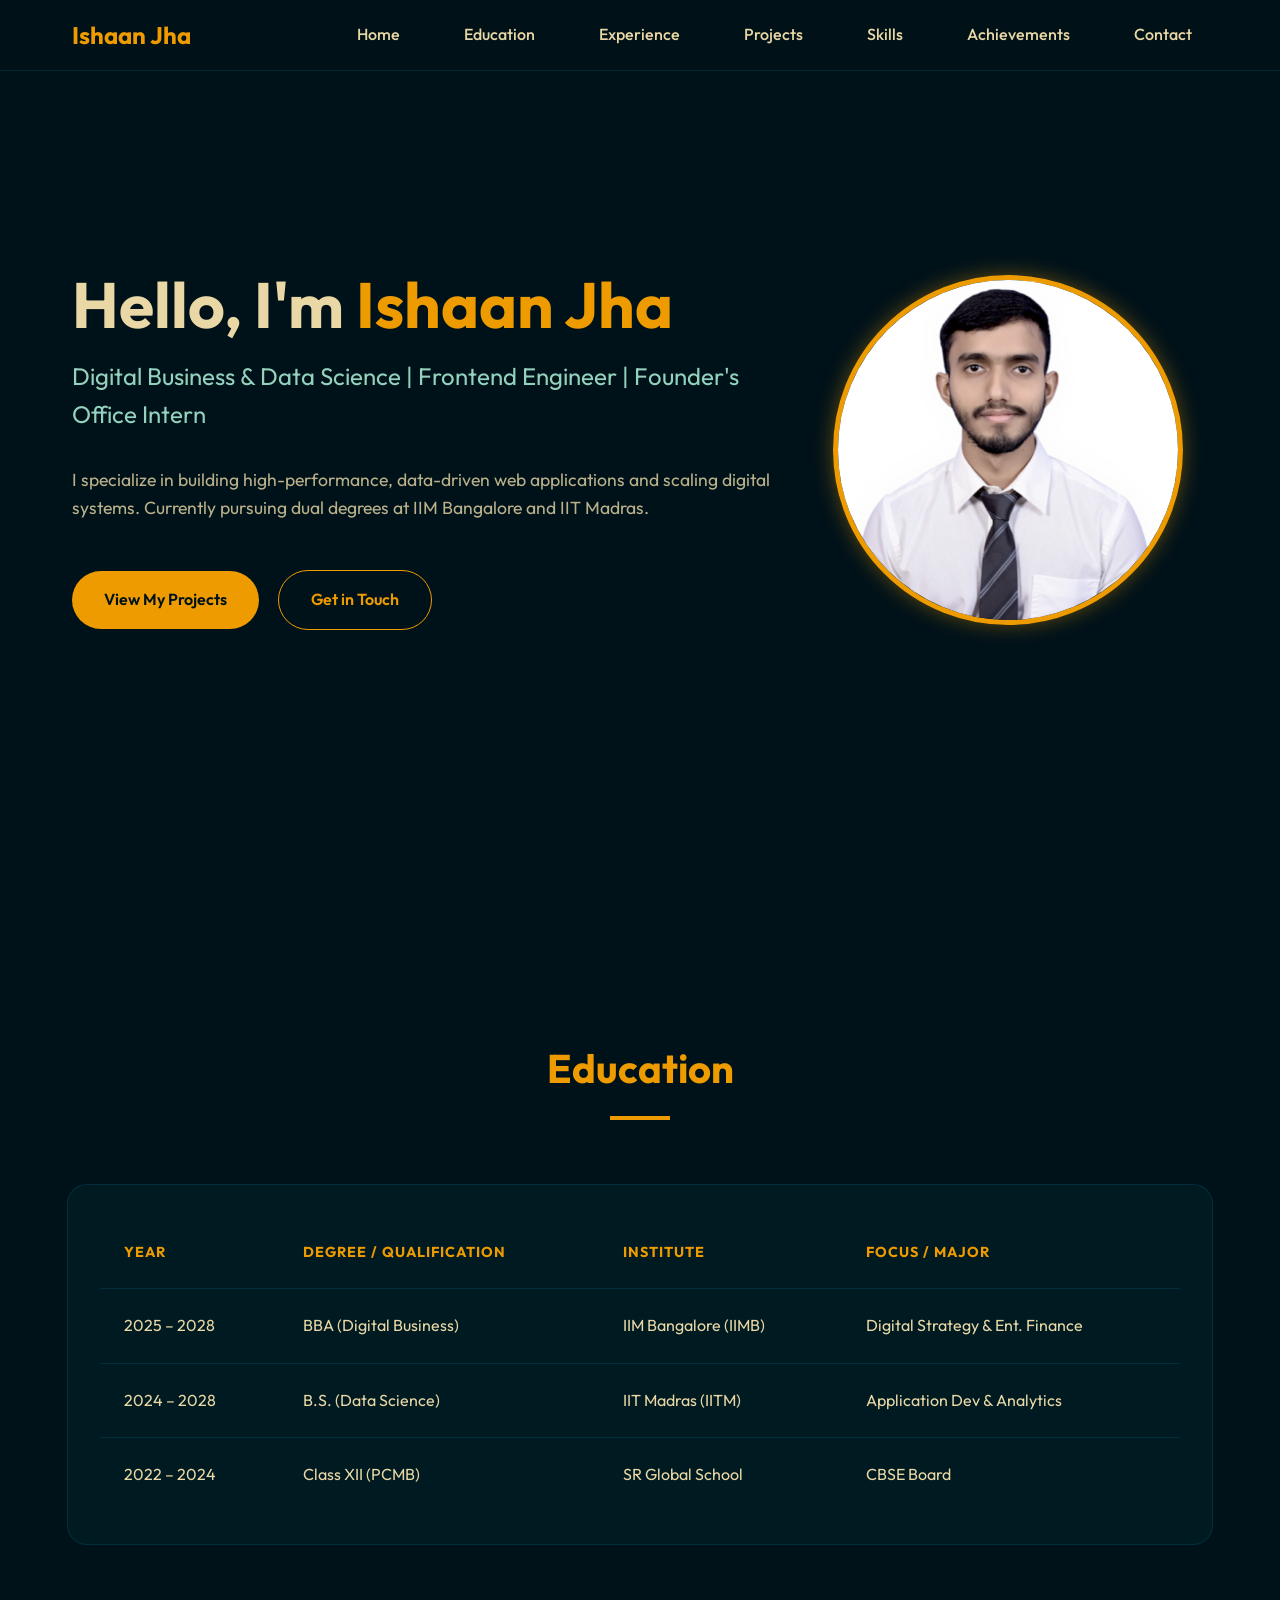
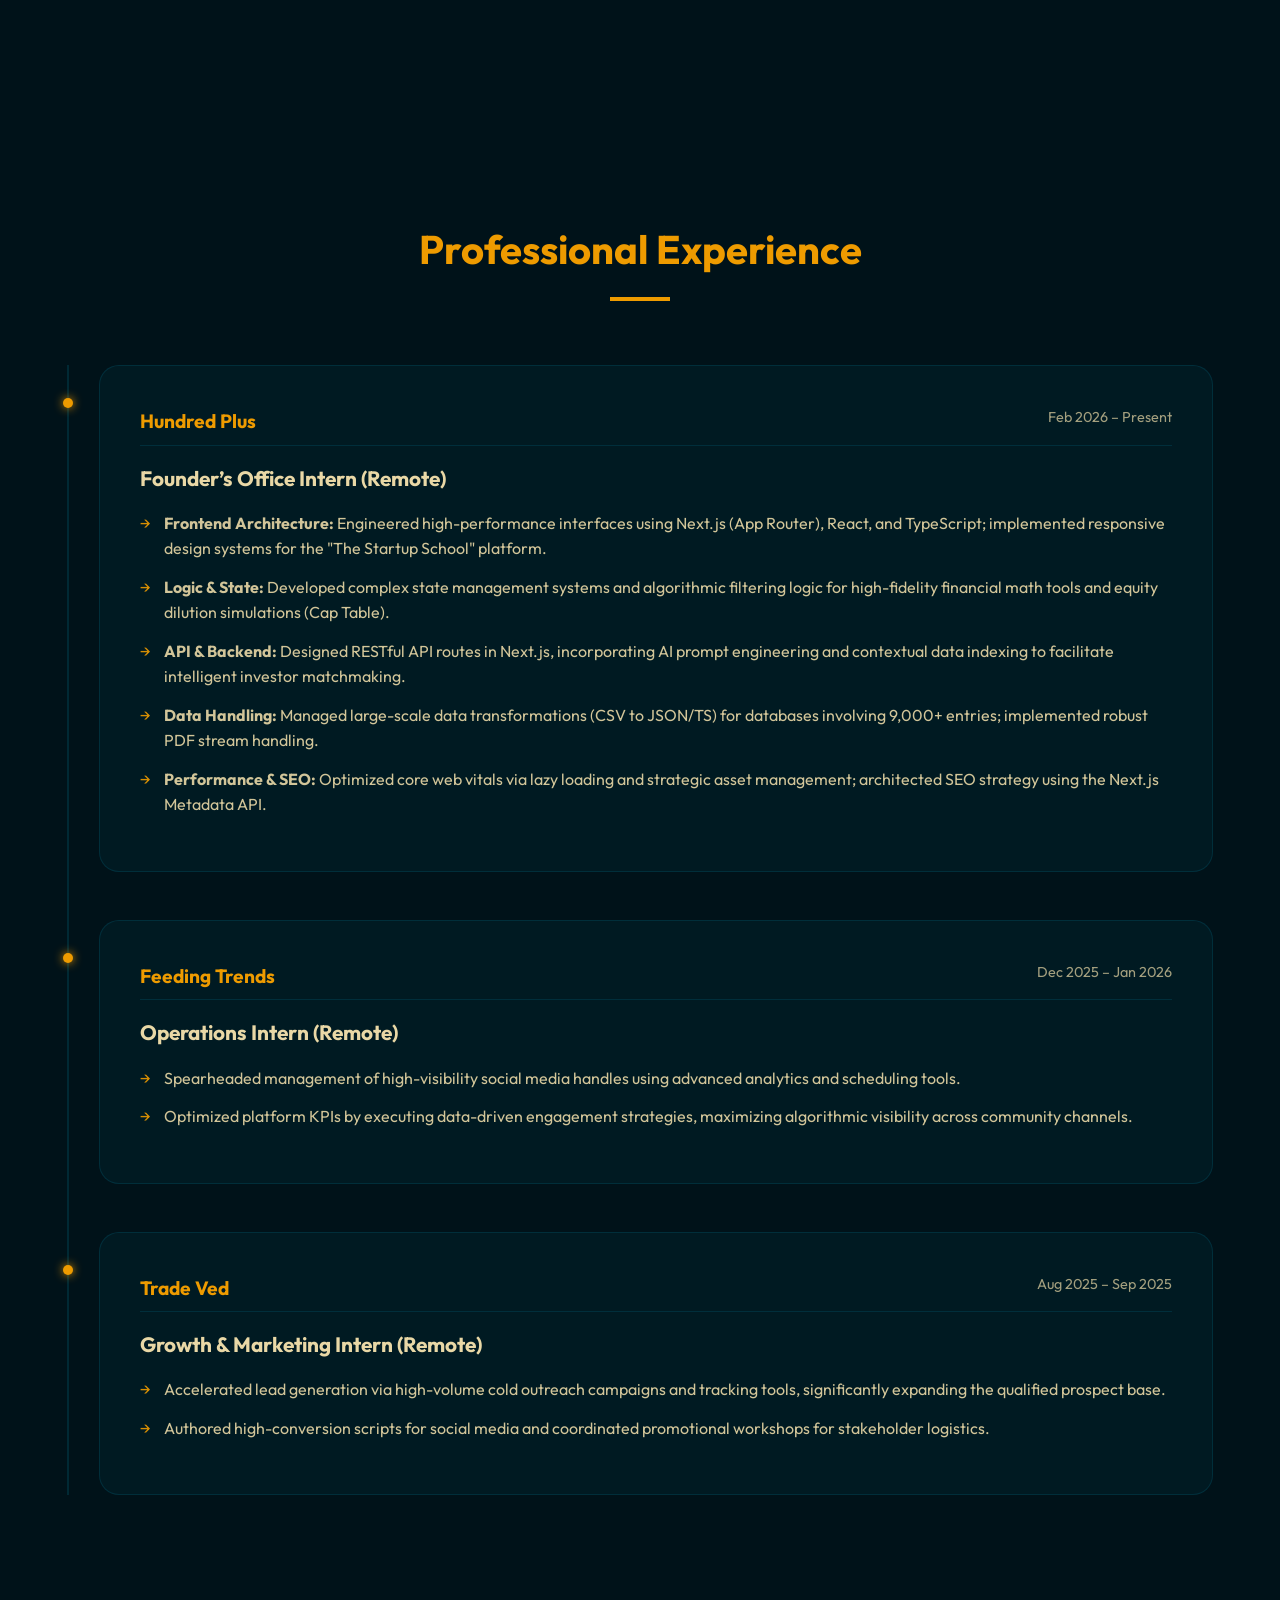
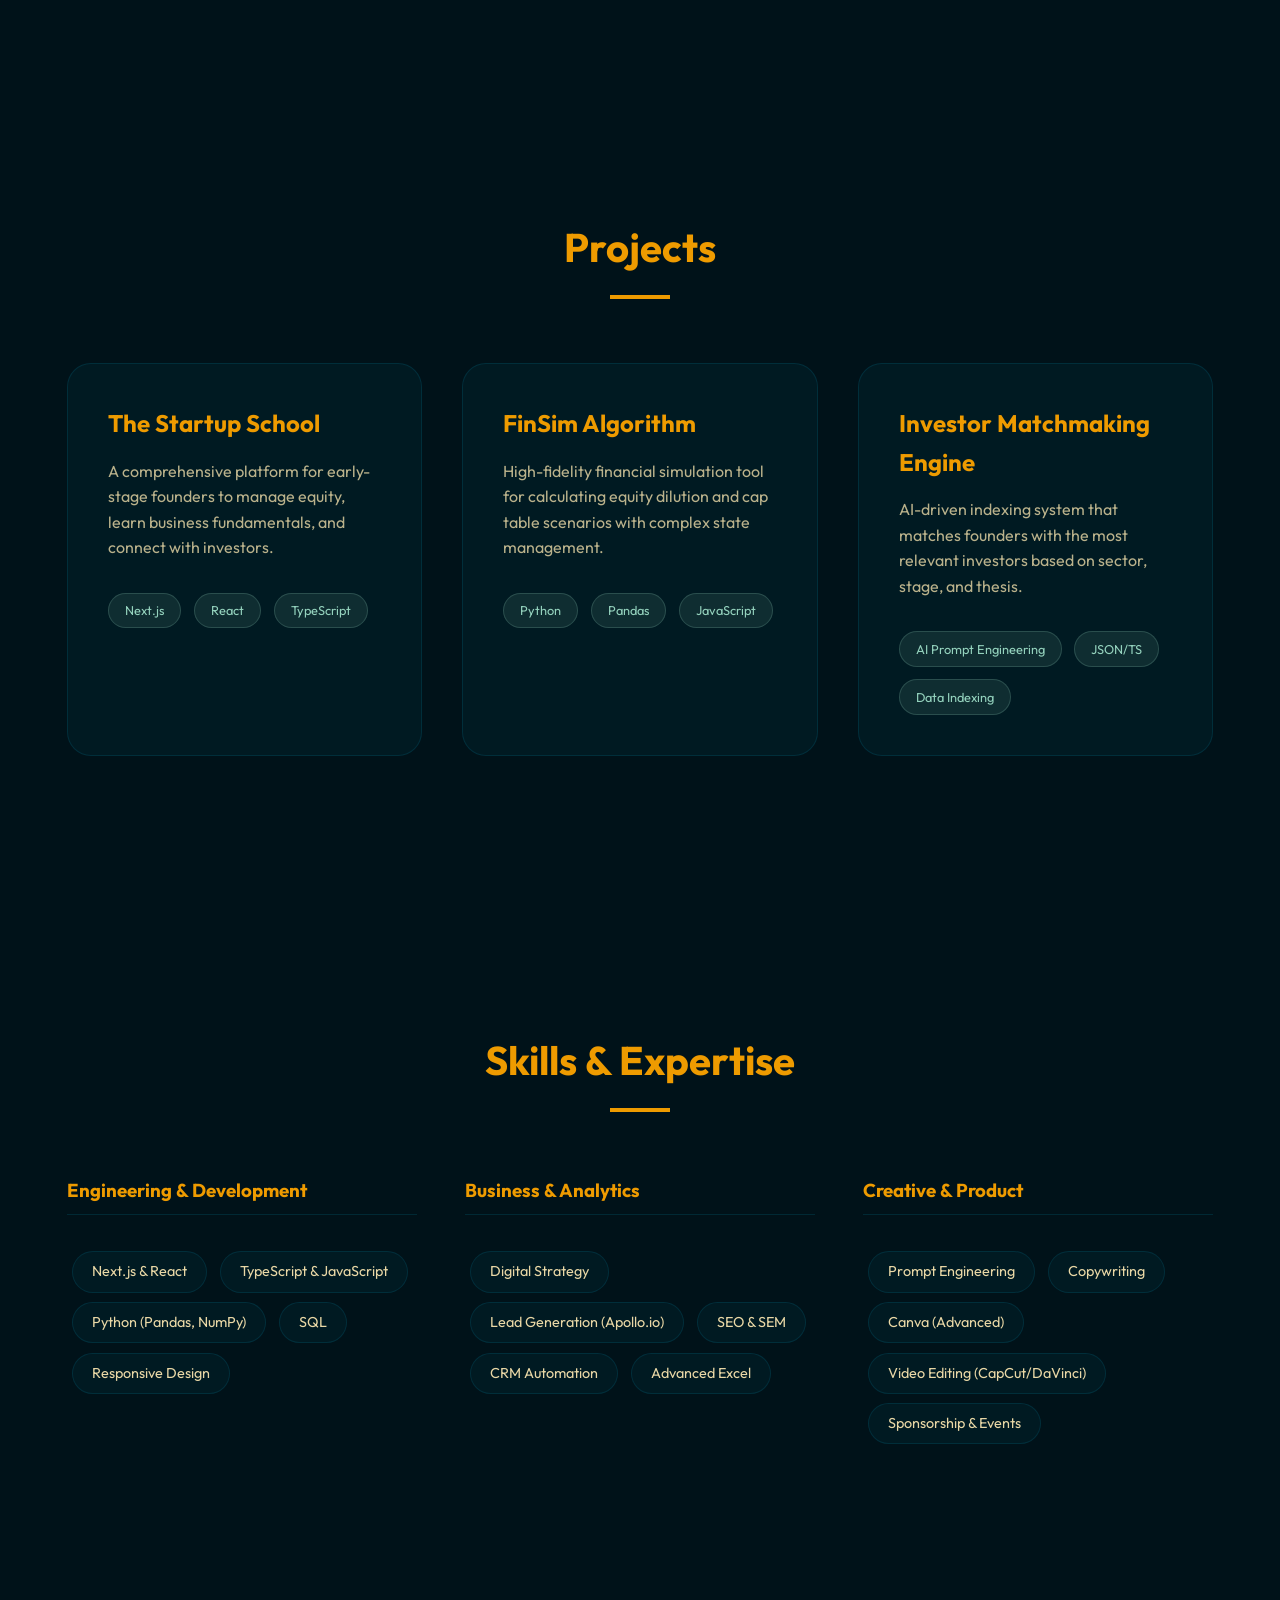
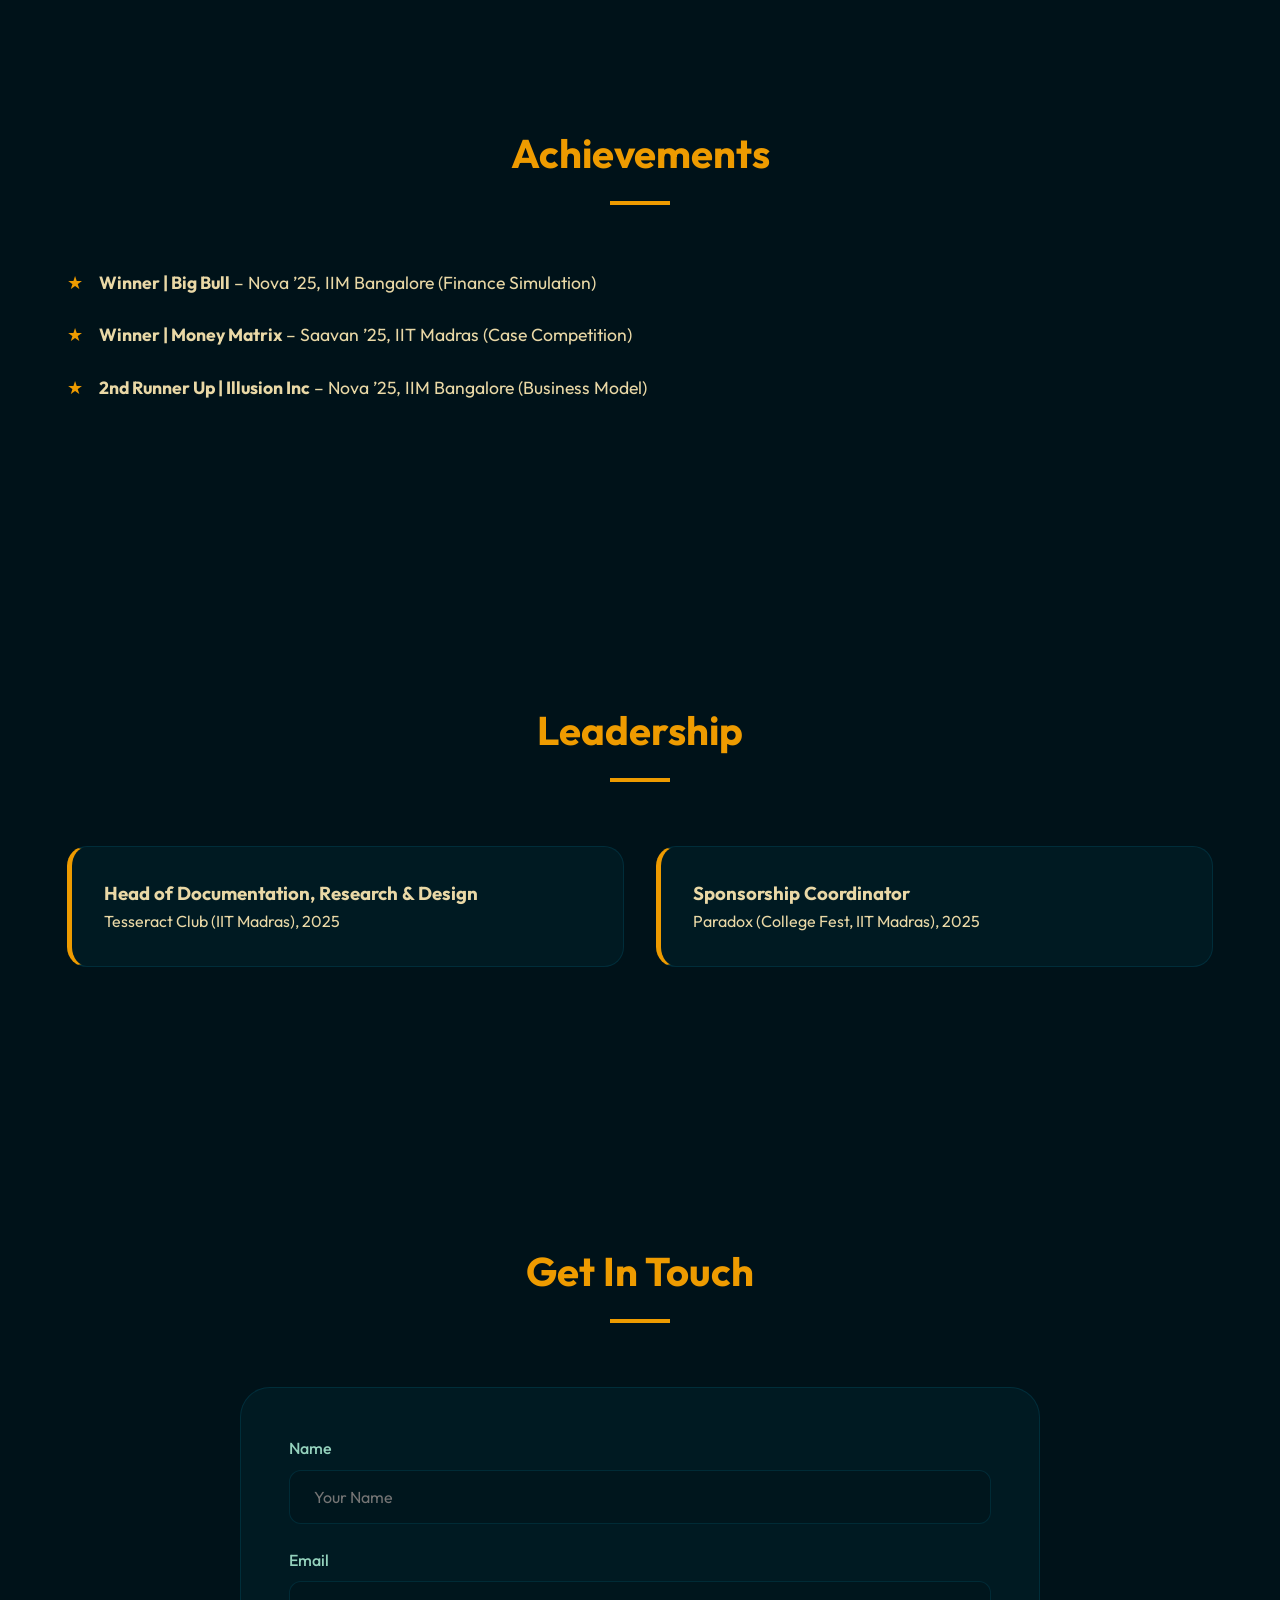
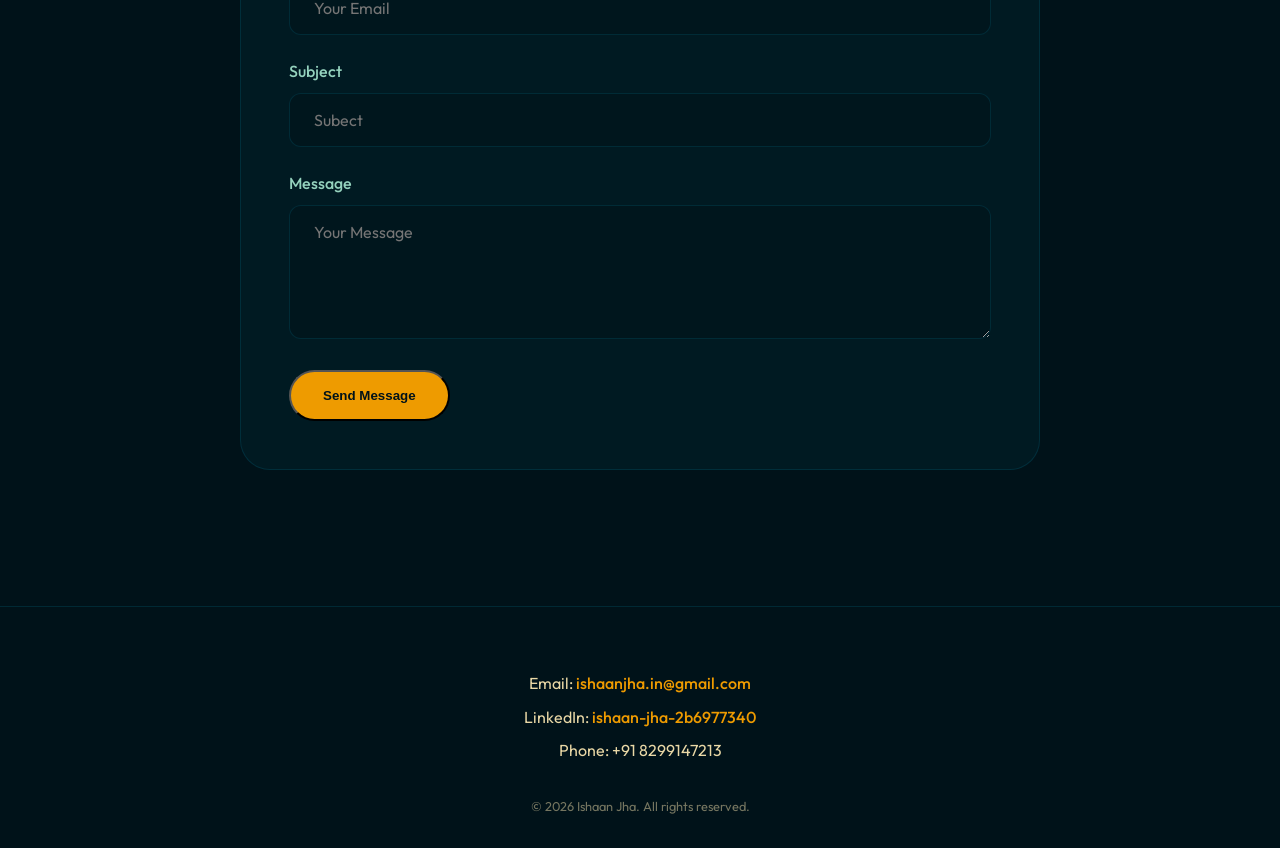
==== index.html @ ff52f07e "Upgrade resume project with Projects section, Education table, and Contact form (CSS-only)" ====
<!DOCTYPE html>
<html lang="en">
<head>
    <meta charset="UTF-8">
    <meta name="viewport" content="width=device-width, initial-scale=1.0">
    <meta name="description" content="Portfolio of Ishaan Jha - Digital Business and Data Science specialist from IIM Bangalore and IIT Madras. Frontend Engineer with expertise in Next.js, React, and Financial Simulations.">
    <meta name="keywords" content="Ishaan Jha, Portfolio, IIM Bangalore, IIT Madras, Data Science, Digital Business, Founder's Office, Frontend Engineer, Next.js, React">
    <title>Ishaan Jha | Digital Strategy & Product Architecture</title>
    <link rel="stylesheet" href="style.css">
    <link rel="preconnect" href="https://fonts.googleapis.com">
    <link rel="preconnect" href="https://fonts.gstatic.com" crossorigin>
    <link href="https://fonts.googleapis.com/css2?family=Outfit:wght@300;400;500;600;700&display=swap" rel="stylesheet">
</head>
<body>
    <header>
        <nav>
            <div class="logo">Ishaan Jha</div>
            <ul>
                <li><a href="#home">Home</a></li>
                <li><a href="#education">Education</a></li>
                <li><a href="#experience">Experience</a></li>
                <li><a href="#projects">Projects</a></li>
                <li><a href="#skills">Skills</a></li>
                <li><a href="#achievements">Achievements</a></li>
                <li><a href="#contact-form-section">Contact</a></li>
            </ul>
        </nav>
    </header>

    <main>
        <!-- Hero Section -->
        <section id="home" class="hero">
            <div class="hero-content">
                <h1>Hello, I'm <span class="accent">Ishaan Jha</span></h1>
                <p class="tagline">Digital Business & Data Science | Frontend Engineer | Founder's Office Intern</p>
                <p class="bio">I specialize in building high-performance, data-driven web applications and scaling digital systems. Currently pursuing dual degrees at IIM Bangalore and IIT Madras.</p>
                <div class="cta-buttons">
                    <a href="#projects" class="btn primary">View My Projects</a>
                    <a href="#contact" class="btn secondary">Get in Touch</a>
                </div>
            </div>
            <div class="hero-image">
                <img src="profile.png" alt="Ishaan Jha" class="profile-img">
            </div>
        </section>

        <!-- Education Section -->
        <section id="education">
            <h2 class="section-title">Education</h2>
            <div class="table-container">
                <table class="education-table">
                    <thead>
                        <tr>
                            <th>Year</th>
                            <th>Degree / Qualification</th>
                            <th>Institute</th>
                            <th>Focus / Major</th>
                        </tr>
                    </thead>
                    <tbody>
                        <tr>
                            <td>2025 – 2028</td>
                            <td>BBA (Digital Business)</td>
                            <td>IIM Bangalore (IIMB)</td>
                            <td>Digital Strategy & Ent. Finance</td>
                        </tr>
                        <tr>
                            <td>2024 – 2028</td>
                            <td>B.S. (Data Science)</td>
                            <td>IIT Madras (IITM)</td>
                            <td>Application Dev & Analytics</td>
                        </tr>
                        <tr>
                            <td>2022 – 2024</td>
                            <td>Class XII (PCMB)</td>
                            <td>SR Global School</td>
                            <td>CBSE Board</td>
                        </tr>
                    </tbody>
                </table>
            </div>
        </section>

        <!-- Experience Section -->
        <section id="experience">
            <h2 class="section-title">Professional Experience</h2>
            <div class="timeline">
                <article class="timeline-item">
                    <div class="timeline-meta">
                        <span class="company">Hundred Plus</span>
                        <span class="duration">Feb 2026 – Present</span>
                    </div>
                    <div class="details">
                        <h3>Founder’s Office Intern (Remote)</h3>
                        <ul>
                            <li><strong>Frontend Architecture:</strong> Engineered high-performance interfaces using Next.js (App Router), React, and TypeScript; implemented responsive design systems for the "The Startup School" platform.</li>
                            <li><strong>Logic & State:</strong> Developed complex state management systems and algorithmic filtering logic for high-fidelity financial math tools and equity dilution simulations (Cap Table).</li>
                            <li><strong>API & Backend:</strong> Designed RESTful API routes in Next.js, incorporating AI prompt engineering and contextual data indexing to facilitate intelligent investor matchmaking.</li>
                            <li><strong>Data Handling:</strong> Managed large-scale data transformations (CSV to JSON/TS) for databases involving 9,000+ entries; implemented robust PDF stream handling.</li>
                            <li><strong>Performance & SEO:</strong> Optimized core web vitals via lazy loading and strategic asset management; architected SEO strategy using the Next.js Metadata API.</li>
                        </ul>
                    </div>
                </article>

                <article class="timeline-item">
                    <div class="timeline-meta">
                        <span class="company">Feeding Trends</span>
                        <span class="duration">Dec 2025 – Jan 2026</span>
                    </div>
                    <div class="details">
                        <h3>Operations Intern (Remote)</h3>
                        <ul>
                            <li>Spearheaded management of high-visibility social media handles using advanced analytics and scheduling tools.</li>
                            <li>Optimized platform KPIs by executing data-driven engagement strategies, maximizing algorithmic visibility across community channels.</li>
                        </ul>
                    </div>
                </article>

                <article class="timeline-item">
                    <div class="timeline-meta">
                        <span class="company">Trade Ved</span>
                        <span class="duration">Aug 2025 – Sep 2025</span>
                    </div>
                    <div class="details">
                        <h3>Growth & Marketing Intern (Remote)</h3>
                        <ul>
                            <li>Accelerated lead generation via high-volume cold outreach campaigns and tracking tools, significantly expanding the qualified prospect base.</li>
                            <li>Authored high-conversion scripts for social media and coordinated promotional workshops for stakeholder logistics.</li>
                        </ul>
                    </div>
                </article>
            </div>
        </section>

        <!-- Projects Section -->
        <section id="projects">
            <h2 class="section-title">Projects</h2>
            <div class="projects-grid">
                <article class="project-card">
                    <div class="project-info">
                        <h3>The Startup School</h3>
                        <p class="project-desc">A comprehensive platform for early-stage founders to manage equity, learn business fundamentals, and connect with investors.</p>
                        <div class="project-tech">
                            <span>Next.js</span>
                            <span>React</span>
                            <span>TypeScript</span>
                        </div>
                    </div>
                </article>
                <article class="project-card">
                    <div class="project-info">
                        <h3>FinSim Algorithm</h3>
                        <p class="project-desc">High-fidelity financial simulation tool for calculating equity dilution and cap table scenarios with complex state management.</p>
                        <div class="project-tech">
                            <span>Python</span>
                            <span>Pandas</span>
                            <span>JavaScript</span>
                        </div>
                    </div>
                </article>
                <article class="project-card">
                    <div class="project-info">
                        <h3>Investor Matchmaking Engine</h3>
                        <p class="project-desc">AI-driven indexing system that matches founders with the most relevant investors based on sector, stage, and thesis.</p>
                        <div class="project-tech">
                            <span>AI Prompt Engineering</span>
                            <span>JSON/TS</span>
                            <span>Data Indexing</span>
                        </div>
                    </div>
                </article>
            </div>
        </section>

        <!-- Skills Section -->
        <section id="skills">
            <h2 class="section-title">Skills & Expertise</h2>
            <div class="skills-container">
                <div class="skill-category">
                    <h3>Engineering & Development</h3>
                    <ul>
                        <li>Next.js & React</li>
                        <li>TypeScript & JavaScript</li>
                        <li>Python (Pandas, NumPy)</li>
                        <li>SQL</li>
                        <li>Responsive Design</li>
                    </ul>
                </div>
                <div class="skill-category">
                    <h3>Business & Analytics</h3>
                    <ul>
                        <li>Digital Strategy</li>
                        <li>Lead Generation (Apollo.io)</li>
                        <li>SEO & SEM</li>
                        <li>CRM Automation</li>
                        <li>Advanced Excel</li>
                    </ul>
                </div>
                <div class="skill-category">
                    <h3>Creative & Product</h3>
                    <ul>
                        <li>Prompt Engineering</li>
                        <li>Copywriting</li>
                        <li>Canva (Advanced)</li>
                        <li>Video Editing (CapCut/DaVinci)</li>
                        <li>Sponsorship & Events</li>
                    </ul>
                </div>
            </div>
        </section>

        <!-- Achievements -->
        <section id="achievements">
            <h2 class="section-title">Achievements</h2>
            <ul class="ach-list">
                <li><strong>Winner | Big Bull</strong> – Nova ’25, IIM Bangalore (Finance Simulation)</li>
                <li><strong>Winner | Money Matrix</strong> – Saavan ’25, IIT Madras (Case Competition)</li>
                <li><strong>2nd Runner Up | Illusion Inc</strong> – Nova ’25, IIM Bangalore (Business Model)</li>
            </ul>
        </section>

        <!-- Positions of Responsibility -->
        <section id="por">
            <h2 class="section-title">Leadership</h2>
            <div class="por-grid">
                <div class="por-item">
                    <h3>Head of Documentation, Research & Design</h3>
                    <p class="org">Tesseract Club (IIT Madras), 2025</p>
                </div>
                <div class="por-item">
                    <h3>Sponsorship Coordinator</h3>
                    <p class="org">Paradox (College Fest, IIT Madras), 2025</p>
                </div>
            </div>
        </section>

        <!-- Contact Section with Form -->
        <section id="contact-form-section">
            <h2 class="section-title">Get In Touch</h2>
            <div class="form-container">
                <form id="contact-form">
                    <div class="form-group">
                        <label for="name">Name</label>
                        <input type="text" id="name" name="name" placeholder="Your Name" required>
                    </div>
                    <div class="form-group">
                        <label for="email">Email</label>
                        <input type="email" id="email" name="email" placeholder="Your Email" required>
                    </div>
                    <div class="form-group">
                        <label for="subject">Subject</label>
                        <input type="text" id="subject" name="subject" placeholder="Subect">
                    </div>
                    <div class="form-group">
                        <label for="message">Message</label>
                        <textarea id="message" name="message" rows="5" placeholder="Your Message" required></textarea>
                    </div>
                    <button type="submit" class="btn primary">Send Message</button>
                </form>
            </div>
        </section>
    </main>

    <footer id="contact">
        <div class="footer-content">
            <p>Email: <a href="mailto:ishaanjha.in@gmail.com">ishaanjha.in@gmail.com</a></p>
            <p>LinkedIn: <a href="https://linkedin.com/in/ishaan-jha-2b6977340" target="_blank">ishaan-jha-2b6977340</a></p>
            <p>Phone: +91 8299147213</p>
        </div>
        <p class="copyright">&copy; 2026 Ishaan Jha. All rights reserved.</p>
    </footer>
</body>
</html>
---- style.css ----
/* Variables for Color Palette */
:root {
    --primary-bg: #001219;
    --secondary-bg: #005f73;
    --accent: #ee9b00;
    --text-primary: #e9d8a6;
    --text-secondary: #94d2bd;
    --card-bg: rgba(0, 95, 115, 0.1);
    --card-border: rgba(0, 95, 115, 0.3);
    --shadow: 0 10px 30px rgba(0, 0, 0, 0.5);
    --transition: all 0.3s ease;
}

/* Global Styles */
* {
    margin: 0;
    padding: 0;
    box-sizing: border-box;
}

body {
    font-family: 'Outfit', sans-serif;
    line-height: 1.6;
    background-color: var(--primary-bg);
    color: var(--text-primary);
    overflow-x: hidden;
}

/* Navigation bar styling */
header {
    background-color: rgba(0, 18, 25, 0.95);
    backdrop-filter: blur(10px);
    position: fixed;
    top: 0;
    width: 100%;
    z-index: 1000;
    border-bottom: 1px solid var(--card-border);
}

nav {
    display: flex;
    justify-content: space-between;
    align-items: center;
    max-width: 1200px;
    margin: 0 auto;
    padding: 1rem 2rem;
}

.logo {
    font-size: 1.5rem;
    font-weight: 700;
    color: var(--accent);
}

nav ul {
    list-style: none;
    display: flex;
    gap: 2rem;
}

nav ul li a {
    text-decoration: none;
    color: var(--text-primary);
    font-weight: 500;
    transition: var(--transition);
    padding: 0.5rem 1rem;
    border-radius: 8px;
}

nav ul li a:hover {
    color: var(--accent);
    background: rgba(238, 155, 0, 0.1);
}

/* Hero Section with Positioning */
.hero {
    display: flex;
    min-height: 100vh;
    align-items: center;
    justify-content: space-between;
    max-width: 1200px;
    margin: 0 auto;
    padding: 2rem;
}

.hero-content {
    flex: 1;
    padding-right: 2rem;
}

.hero h1 {
    font-size: 4rem;
    line-height: 1.1;
    margin-bottom: 1rem;
}

.accent {
    color: var(--accent);
}

.tagline {
    font-size: 1.5rem;
    color: var(--text-secondary);
    margin-bottom: 2rem;
}

.bio {
    font-size: 1.1rem;
    margin-bottom: 3rem;
    opacity: 0.8;
}

.hero-image {
    flex-shrink: 0;
    width: 400px;
    height: 400px;
    display: flex;
    align-items: center;
    justify-content: center;
}

.profile-img {
    width: 350px;
    height: 350px;
    border-radius: 50%;
    object-fit: cover;
    border: 5px solid var(--accent);
    box-shadow: 0 0 20px rgba(238, 155, 0, 0.4);
    transition: var(--transition);
}

.profile-img:hover {
    transform: scale(1.05);
    box-shadow: 0 0 40px rgba(238, 155, 0, 0.6);
}

.btn {
    padding: 1rem 2rem;
    border-radius: 50px;
    text-decoration: none;
    font-weight: 600;
    transition: var(--transition);
    display: inline-block;
    margin-right: 1rem;
}

.btn.primary {
    background-color: var(--accent);
    color: var(--primary-bg);
}

.btn.secondary {
    border: 1px solid var(--accent);
    color: var(--accent);
}

.btn:hover {
    transform: translateY(-5px);
    box-shadow: 0 10px 20px rgba(238, 155, 0, 0.3);
}

/* Common Section Styles */
section {
    padding: 8.5rem 2rem;
    max-width: 1210px;
    margin: 0 auto;
}

.section-title {
    font-size: 2.5rem;
    margin-bottom: 4rem;
    text-align: center;
    color: var(--accent);
    position: relative;
    display: block;
}

.section-title::after {
    content: '';
    display: block;
    width: 60px;
    height: 4px;
    background-color: var(--accent);
    margin: 1rem auto 0;
}

/* Grid Layout for Education */
.table-container {
    overflow-x: auto;
    background: var(--card-bg);
    border: 1px solid var(--card-border);
    border-radius: 20px;
    padding: 2rem;
}

.education-table {
    width: 100%;
    border-collapse: collapse;
    text-align: left;
}

.education-table th, .education-table td {
    padding: 1.5rem;
    border-bottom: 1px solid var(--card-border);
}

.education-table th {
    color: var(--accent);
    font-weight: 700;
    text-transform: uppercase;
    font-size: 0.9rem;
    letter-spacing: 1px;
}

.education-table tr:last-child td {
    border-bottom: none;
}

/* Projects Grid */
.projects-grid {
    display: grid;
    grid-template-columns: repeat(auto-fit, minmax(300px, 1fr));
    gap: 2.5rem;
}

.project-card {
    background: var(--card-bg);
    border: 1px solid var(--card-border);
    border-radius: 24px;
    padding: 2.5rem;
    transition: var(--transition);
    display: flex;
    flex-direction: column;
    justify-content: space-between;
}

.project-card:hover {
    transform: translateY(-10px);
    border-color: var(--accent);
    box-shadow: var(--shadow);
}

.project-card h3 {
    font-size: 1.5rem;
    color: var(--accent);
    margin-bottom: 1rem;
}

.project-desc {
    font-size: 1rem;
    opacity: 0.8;
    margin-bottom: 2rem;
}

.project-tech {
    display: flex;
    flex-wrap: wrap;
    gap: 0.8rem;
}

.project-tech span {
    font-size: 0.8rem;
    padding: 0.4rem 1rem;
    background: rgba(148, 210, 189, 0.1);
    color: var(--text-secondary);
    border: 1px solid rgba(148, 210, 189, 0.2);
    border-radius: 50px;
}

/* Experience Timeline */
.timeline {
    position: relative;
    padding-left: 2rem;
}

.timeline::before {
    content: '';
    position: absolute;
    left: 0;
    top: 0;
    bottom: 0;
    width: 2px;
    background-color: var(--card-border);
}

.timeline-item {
    position: relative;
    background: var(--card-bg);
    padding: 2.5rem;
    border-radius: 20px;
    border: 1px solid var(--card-border);
    margin-bottom: 3rem;
    transition: var(--transition);
}

.timeline-item:hover {
    border-color: var(--accent);
    transform: translateX(10px);
}

.timeline-item::before {
    content: '';
    position: absolute;
    left: -2.3rem;
    top: 2rem;
    width: 10px;
    height: 10px;
    border-radius: 50%;
    background-color: var(--accent);
    box-shadow: 0 0 10px var(--accent);
}

.timeline-meta {
    display: flex;
    justify-content: space-between;
    margin-bottom: 1rem;
    border-bottom: 1px solid var(--card-border);
    padding-bottom: 0.5rem;
}

.company {
    font-weight: 700;
    font-size: 1.2rem;
    color: var(--accent);
}

.duration {
    opacity: 0.7;
    font-size: 0.9rem;
}

.details h3 {
    margin-bottom: 1rem;
    font-size: 1.3rem;
}

.details ul {
    list-style-type: none;
}

.details li {
    margin-bottom: 0.8rem;
    position: relative;
    padding-left: 1.5rem;
    opacity: 0.9;
}

.details li::before {
    content: '→';
    position: absolute;
    left: 0;
    color: var(--accent);
}

/* Skills Grid */
.skills-container {
    display: grid;
    grid-template-columns: repeat(auto-fit, minmax(300px, 1fr));
    gap: 3rem;
}

.skill-category h3 {
    color: var(--accent);
    margin-bottom: 2rem;
    border-bottom: 1px solid var(--card-border);
    padding-bottom: 0.5rem;
}

.skill-category ul {
    list-style: none;
}

.skill-category li {
    background-color: var(--card-bg);
    display: inline-block;
    padding: 0.5rem 1.2rem;
    border-radius: 50px;
    margin: 0.3rem;
    font-size: 0.9rem;
    border: 1px solid var(--card-border);
    transition: var(--transition);
}

.skill-category li:hover {
    background-color: var(--accent);
    color: var(--primary-bg);
    transform: scale(1.1);
}

/* Achievements & POR */
.ach-list li {
    margin-bottom: 1.5rem;
    font-size: 1.1rem;
    list-style: none;
    padding-left: 2rem;
    position: relative;
}

.ach-list li::before {
    content: '★';
    position: absolute;
    left: 0;
    color: var(--accent);
}

.por-grid {
    display: grid;
    grid-template-columns: repeat(auto-fit, minmax(400px, 1fr));
    gap: 2rem;
}

.por-item {
    background: var(--card-bg);
    padding: 2rem;
    border-radius: 20px;
    border-left: 5px solid var(--accent);
    border-right: 1px solid var(--card-border);
    border-top: 1px solid var(--card-border);
    border-bottom: 1px solid var(--card-border);
    transition: var(--transition);
}

.por-item:hover {
    transform: translateY(-5px);
    background: rgba(238, 155, 0, 0.05);
}

/* Form Styling */
.form-container {
    max-width: 800px;
    margin: 0 auto;
    background: var(--card-bg);
    padding: 3rem;
    border-radius: 30px;
    border: 1px solid var(--card-border);
}

.form-group {
    margin-bottom: 1.5rem;
}

.form-group label {
    display: block;
    margin-bottom: 0.5rem;
    color: var(--text-secondary);
    font-weight: 500;
}

.form-group input, .form-group textarea {
    width: 100%;
    padding: 1rem 1.5rem;
    background: rgba(0, 18, 25, 0.5);
    border: 1px solid var(--card-border);
    border-radius: 12px;
    color: var(--text-primary);
    font-family: inherit;
    font-size: 1rem;
    transition: var(--transition);
}

.form-group input:focus, .form-group textarea:focus {
    outline: none;
    border-color: var(--accent);
    background: rgba(0, 18, 25, 0.8);
}

/* Footer Section */
footer {
    background-color: rgba(0, 18, 25, 0.8);
    padding: 4rem 2rem 2rem;
    text-align: center;
    border-top: 1px solid var(--card-border);
}

.footer-content {
    margin-bottom: 2rem;
}

.footer-content p {
    margin-bottom: 0.5rem;
}

.footer-content a {
    color: var(--accent);
    text-decoration: none;
    font-weight: 500;
}

.copyright {
    opacity: 0.5;
    font-size: 0.8rem;
}

/* Responsive adjustment */
@media (max-width: 768px) {
    .hero {
        flex-direction: column-reverse;
        text-align: center;
        padding-top: 8rem;
    }
    .hero-content {
        padding-right: 0;
    }
    .hero h1 {
        font-size: 2.5rem;
    }
    nav ul {
        display: none; /* For simplicity on mobile */
    }
    .por-grid {
        grid-template-columns: 1fr;
    }
    .education-table th, .education-table td {
        padding: 1rem 0.5rem;
        font-size: 0.8rem;
    }
    .form-container {
        padding: 1.5rem;
    }
}
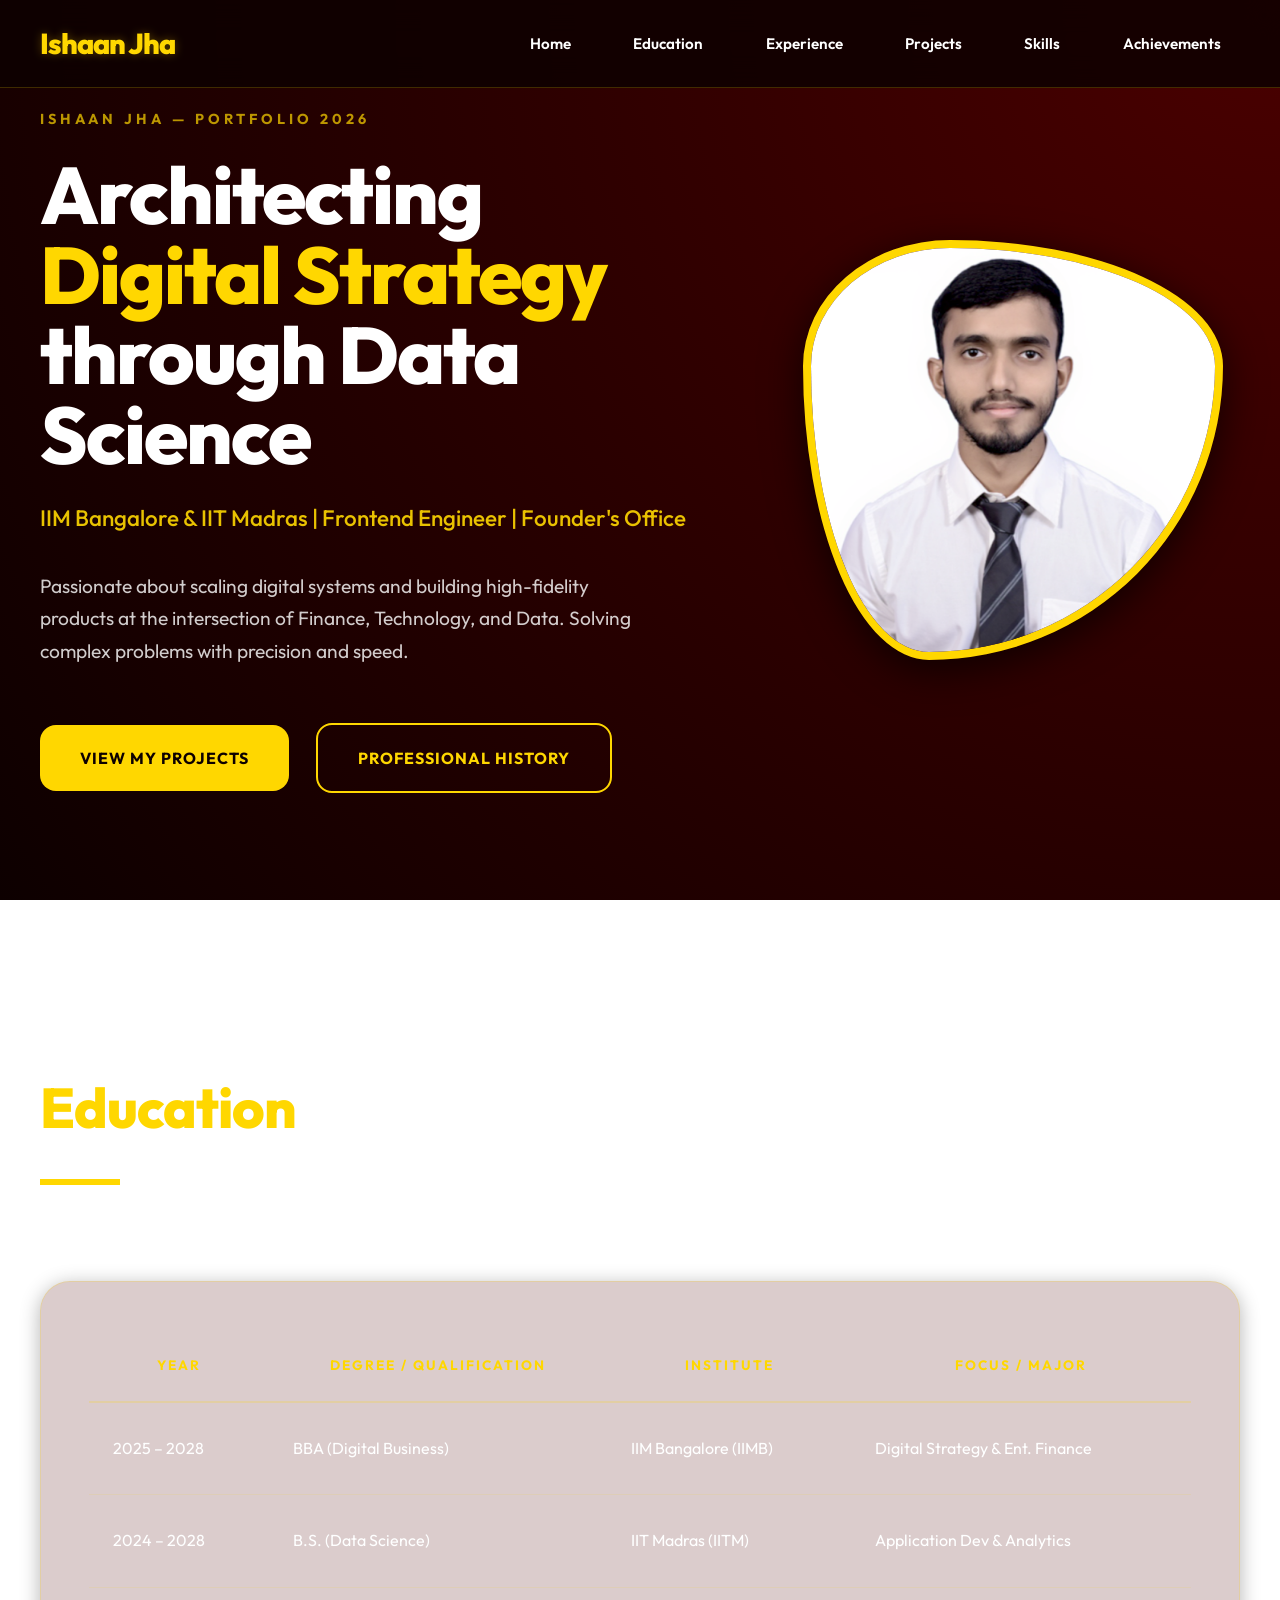
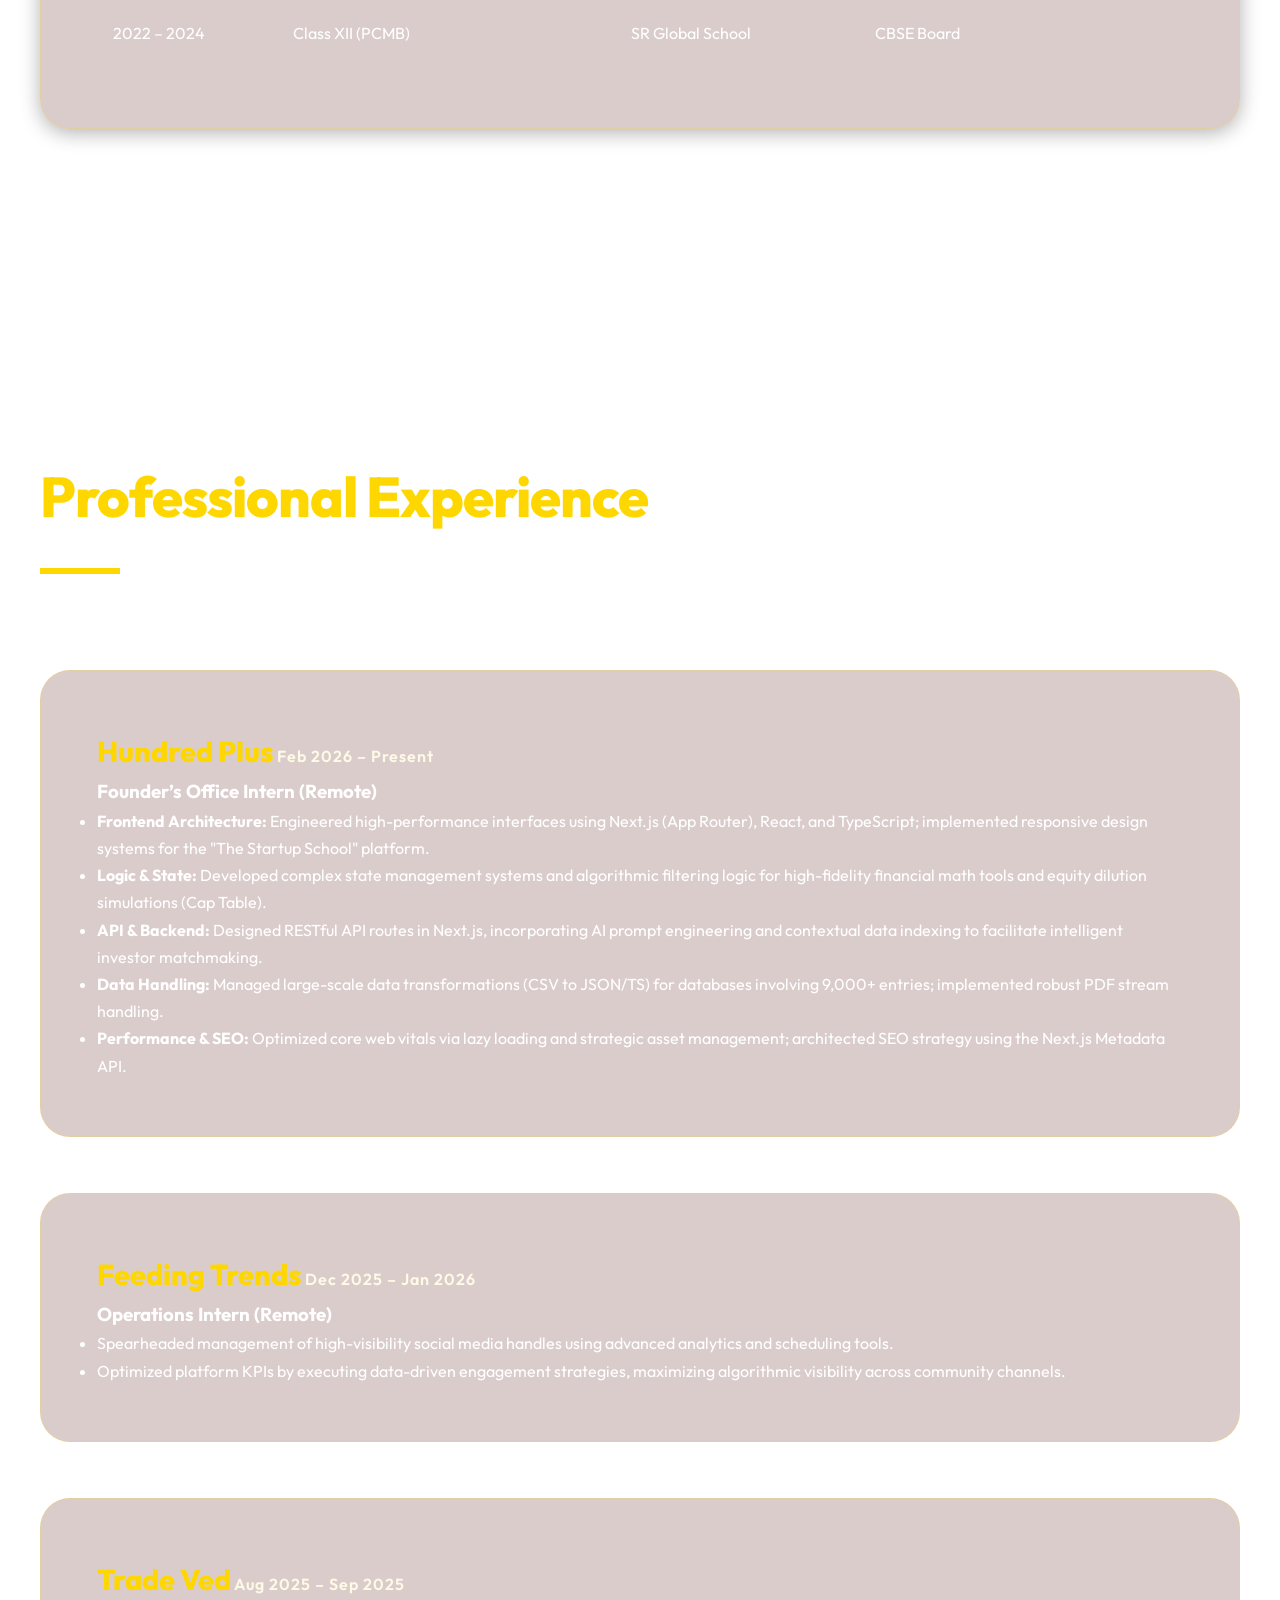
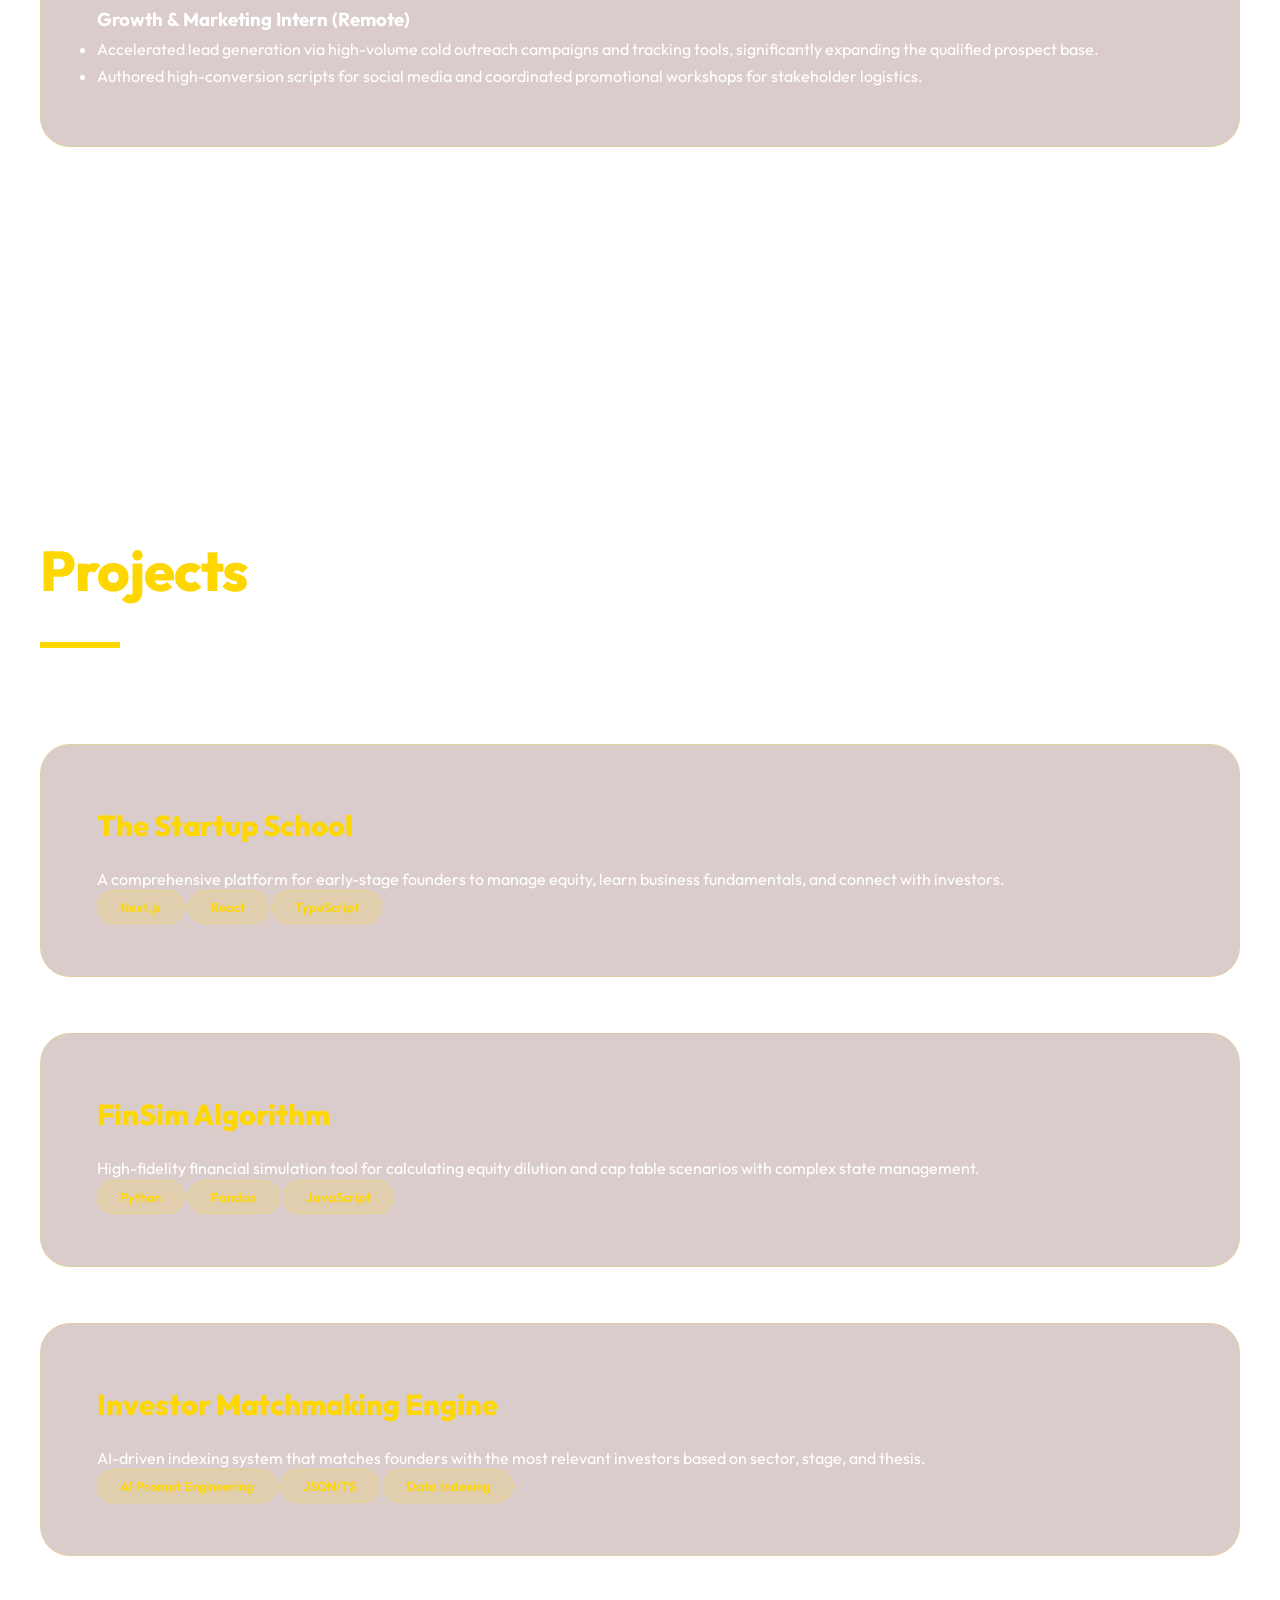
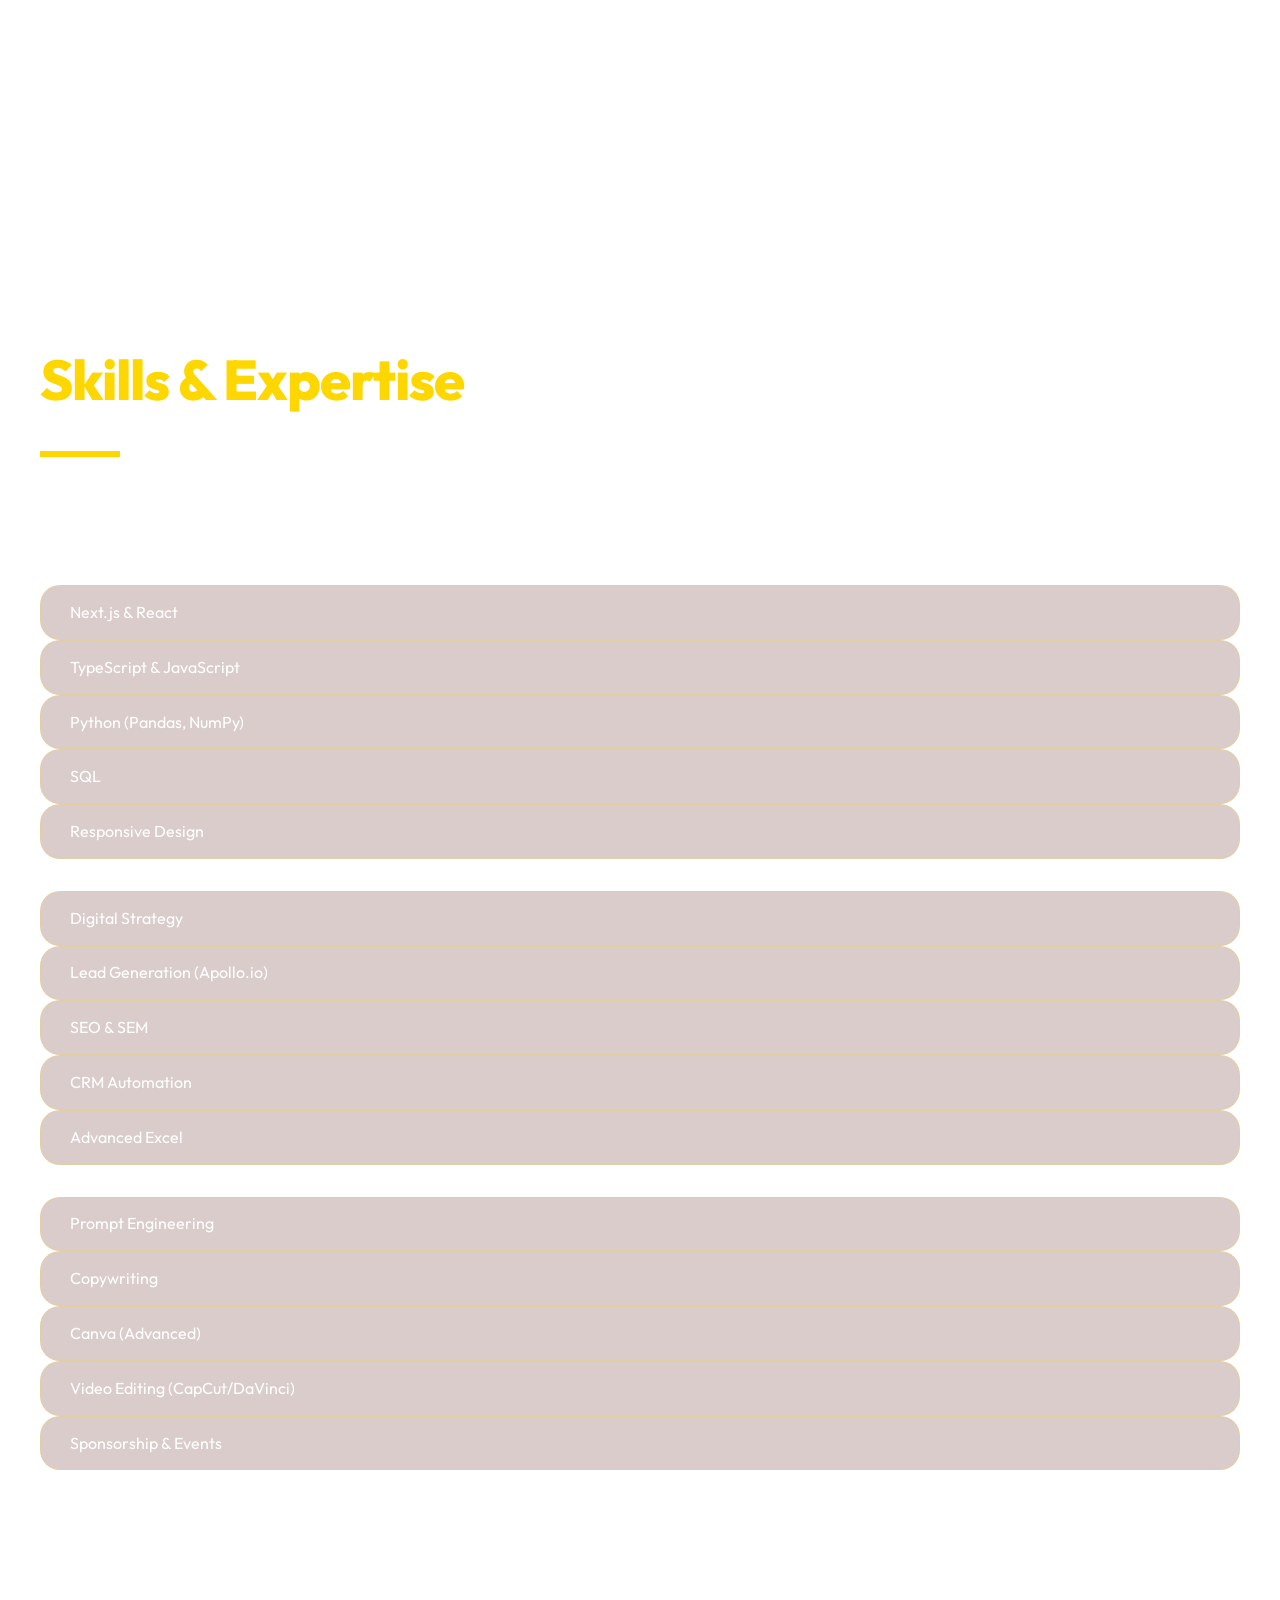
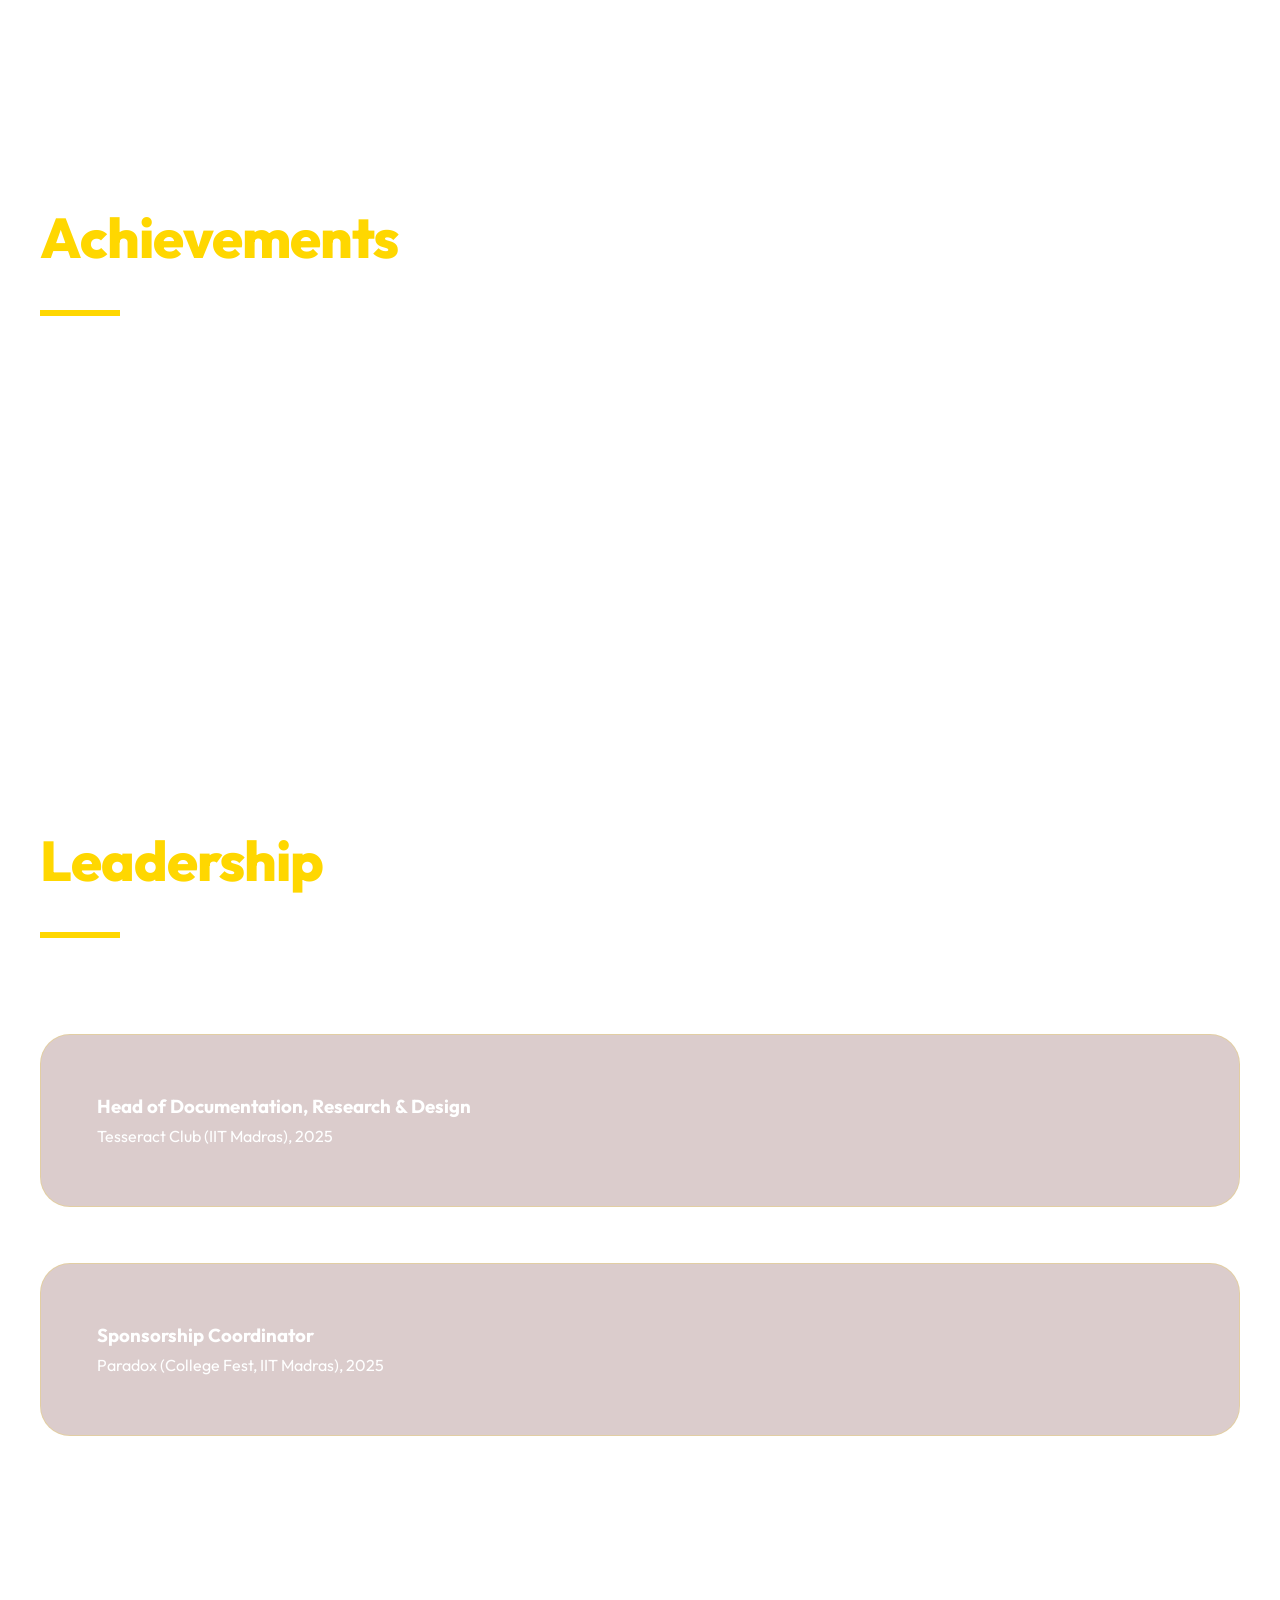
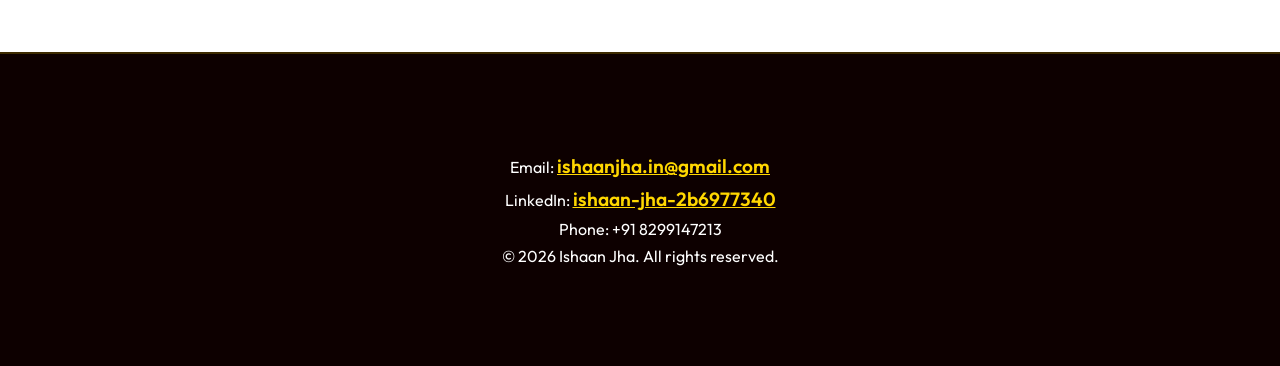
==== commit 206462d3: "Enhance design with premium 'inspired' elements: glassmorphism, morphing profile, and refined typogr" ====
--- a/index.html
+++ b/index.html
@@ -22,7 +22,6 @@
                 <li><a href="#projects">Projects</a></li>
                 <li><a href="#skills">Skills</a></li>
                 <li><a href="#achievements">Achievements</a></li>
-                <li><a href="#contact-form-section">Contact</a></li>
             </ul>
         </nav>
     </header>
@@ -31,12 +30,13 @@
         <!-- Hero Section -->
         <section id="home" class="hero">
             <div class="hero-content">
-                <h1>Hello, I'm <span class="accent">Ishaan Jha</span></h1>
-                <p class="tagline">Digital Business & Data Science | Frontend Engineer | Founder's Office Intern</p>
-                <p class="bio">I specialize in building high-performance, data-driven web applications and scaling digital systems. Currently pursuing dual degrees at IIM Bangalore and IIT Madras.</p>
+                <p class="intro">Ishaan Jha — Portfolio 2026</p>
+                <h1>Architecting <span class="accent">Digital Strategy</span> through Data Science</h1>
+                <p class="tagline">IIM Bangalore & IIT Madras | Frontend Engineer | Founder's Office</p>
+                <p class="bio">Passionate about scaling digital systems and building high-fidelity products at the intersection of Finance, Technology, and Data. Solving complex problems with precision and speed.</p>
                 <div class="cta-buttons">
                     <a href="#projects" class="btn primary">View My Projects</a>
-                    <a href="#contact" class="btn secondary">Get in Touch</a>
+                    <a href="#experience" class="btn secondary">Professional History</a>
                 </div>
             </div>
             <div class="hero-image">
@@ -233,32 +233,6 @@
                 </div>
             </div>
         </section>
-
-        <!-- Contact Section with Form -->
-        <section id="contact-form-section">
-            <h2 class="section-title">Get In Touch</h2>
-            <div class="form-container">
-                <form id="contact-form">
-                    <div class="form-group">
-                        <label for="name">Name</label>
-                        <input type="text" id="name" name="name" placeholder="Your Name" required>
-                    </div>
-                    <div class="form-group">
-                        <label for="email">Email</label>
-                        <input type="email" id="email" name="email" placeholder="Your Email" required>
-                    </div>
-                    <div class="form-group">
-                        <label for="subject">Subject</label>
-                        <input type="text" id="subject" name="subject" placeholder="Subect">
-                    </div>
-                    <div class="form-group">
-                        <label for="message">Message</label>
-                        <textarea id="message" name="message" rows="5" placeholder="Your Message" required></textarea>
-                    </div>
-                    <button type="submit" class="btn primary">Send Message</button>
-                </form>
-            </div>
-        </section>
     </main>
 
     <footer id="contact">
--- a/style.css
+++ b/style.css
@@ -1,14 +1,18 @@
-/* Variables for Color Palette */
+/* Variables for Color Palette - Inspired by Premium Academic Branding */
 :root {
-    --primary-bg: #001219;
-    --secondary-bg: #005f73;
-    --accent: #ee9b00;
-    --text-primary: #e9d8a6;
-    --text-secondary: #94d2bd;
-    --card-bg: rgba(0, 95, 115, 0.1);
-    --card-border: rgba(0, 95, 115, 0.3);
-    --shadow: 0 10px 30px rgba(0, 0, 0, 0.5);
-    --transition: all 0.3s ease;
+    --primary-bg: #0d0000;
+    --secondary-bg: #4a0000;
+    --accent: #ffd700;
+    --accent-hover: #ffea00;
+    --text-primary: #ffffff;
+    --text-secondary: #fffae6;
+    --card-bg: rgba(74, 0, 0, 0.2);
+    --card-border: rgba(255, 215, 0, 0.2);
+    --glass-bg: rgba(13, 0, 0, 0.85);
+    --shadow-soft: 0 4px 20px rgba(0, 0, 0, 0.3);
+    --shadow-strong: 0 10px 40px rgba(0, 0, 0, 0.7);
+    --transition: all 0.4s cubic-bezier(0.165, 0.84, 0.44, 1);
+    --bg-pattern: radial-gradient(circle, rgba(255, 215, 0, 0.03) 1px, transparent 1px);
 }
 
 /* Global Styles */
@@ -16,20 +20,40 @@
     margin: 0;
     padding: 0;
     box-sizing: border-box;
+    scroll-behavior: smooth;
 }
 
 body {
     font-family: 'Outfit', sans-serif;
-    line-height: 1.6;
-    background-color: var(--primary-bg);
+    line-height: 1.7;
+    background: radial-gradient(circle at top right, var(--secondary-bg), var(--primary-bg)), var(--bg-pattern);
+    background-size: 100% 100%, 40px 40px;
+    background-attachment: fixed;
     color: var(--text-primary);
     overflow-x: hidden;
 }
 
-/* Navigation bar styling */
+/* Custom Scrollbar for Premium Feel */
+::-webkit-scrollbar {
+    width: 10px;
+}
+::-webkit-scrollbar-track {
+    background: var(--primary-bg);
+}
+::-webkit-scrollbar-thumb {
+    background: var(--secondary-bg);
+    border: 2px solid var(--primary-bg);
+    border-radius: 10px;
+}
+::-webkit-scrollbar-thumb:hover {
+    background: var(--accent);
+}
+
+/* Navigation bar - Glassmorphism Inspired */
 header {
-    background-color: rgba(0, 18, 25, 0.95);
-    backdrop-filter: blur(10px);
+    background: var(--glass-bg);
+    backdrop-filter: blur(15px);
+    -webkit-backdrop-filter: blur(15px);
     position: fixed;
     top: 0;
     width: 100%;
@@ -41,480 +65,298 @@
     display: flex;
     justify-content: space-between;
     align-items: center;
-    max-width: 1200px;
+    max-width: 1300px;
     margin: 0 auto;
-    padding: 1rem 2rem;
+    padding: 1.2rem 2.5rem;
 }
 
 .logo {
-    font-size: 1.5rem;
-    font-weight: 700;
-    color: var(--accent);
+    font-size: 1.8rem;
+    font-weight: 800;
+    color: var(--accent);
+    letter-spacing: -1px;
+    text-shadow: 0 0 10px rgba(255, 215, 0, 0.3);
 }
 
 nav ul {
     list-style: none;
     display: flex;
-    gap: 2rem;
+    gap: 1.5rem;
 }
 
 nav ul li a {
     text-decoration: none;
     color: var(--text-primary);
-    font-weight: 500;
-    transition: var(--transition);
-    padding: 0.5rem 1rem;
-    border-radius: 8px;
+    font-weight: 600;
+    font-size: 0.95rem;
+    transition: var(--transition);
+    padding: 0.6rem 1.2rem;
+    border-radius: 12px;
 }
 
 nav ul li a:hover {
     color: var(--accent);
-    background: rgba(238, 155, 0, 0.1);
-}
-
-/* Hero Section with Positioning */
+    background: rgba(255, 215, 0, 0.1);
+    transform: translateY(-2px);
+}
+
+/* Hero Section - Dynamic Layout Inspiration */
 .hero {
     display: flex;
     min-height: 100vh;
     align-items: center;
     justify-content: space-between;
-    max-width: 1200px;
+    max-width: 1300px;
     margin: 0 auto;
-    padding: 2rem;
+    padding: 5rem 2.5rem;
 }
 
 .hero-content {
-    flex: 1;
-    padding-right: 2rem;
+    flex: 1.2;
+    padding-right: 4rem;
 }
 
 .hero h1 {
-    font-size: 4rem;
-    line-height: 1.1;
-    margin-bottom: 1rem;
-}
-
-.accent {
-    color: var(--accent);
+    font-size: 5rem;
+    font-weight: 800;
+    line-height: 1;
+    margin-bottom: 1.5rem;
+    letter-spacing: -2px;
+}
+
+.hero h1 .accent {
+    color: var(--accent);
+    display: block;
+}
+
+.intro {
+    font-size: 0.9rem;
+    font-weight: 700;
+    text-transform: uppercase;
+    letter-spacing: 4px;
+    color: var(--accent);
+    margin-bottom: 1.5rem;
+    opacity: 0.7;
 }
 
 .tagline {
-    font-size: 1.5rem;
-    color: var(--text-secondary);
+    font-size: 1.4rem;
+    color: var(--accent);
+    font-weight: 500;
     margin-bottom: 2rem;
+    opacity: 0.9;
 }
 
 .bio {
-    font-size: 1.1rem;
-    margin-bottom: 3rem;
+    font-size: 1.2rem;
+    margin-bottom: 3.5rem;
     opacity: 0.8;
+    max-width: 600px;
 }
 
 .hero-image {
-    flex-shrink: 0;
-    width: 400px;
-    height: 400px;
+    flex: 0.8;
     display: flex;
-    align-items: center;
     justify-content: center;
+    position: relative;
 }
 
 .profile-img {
-    width: 350px;
-    height: 350px;
-    border-radius: 50%;
+    width: 420px;
+    height: 420px;
+    border-radius: 35% 65% 70% 30% / 30% 30% 70% 70%;
     object-fit: cover;
-    border: 5px solid var(--accent);
-    box-shadow: 0 0 20px rgba(238, 155, 0, 0.4);
-    transition: var(--transition);
+    border: 8px solid var(--accent);
+    box-shadow: var(--shadow-strong);
+    transition: all 0.6s ease-in-out;
+    animation: morph 8s ease-in-out infinite;
+}
+
+@keyframes morph {
+    0% { border-radius: 35% 65% 70% 30% / 30% 30% 70% 70%; }
+    50% { border-radius: 66% 34% 33% 67% / 65% 57% 43% 35%; }
+    100% { border-radius: 35% 65% 70% 30% / 30% 30% 70% 70%; }
 }
 
 .profile-img:hover {
-    transform: scale(1.05);
-    box-shadow: 0 0 40px rgba(238, 155, 0, 0.6);
+    transform: scale(1.02);
+    box-shadow: 0 0 50px rgba(255, 215, 0, 0.4);
 }
 
 .btn {
-    padding: 1rem 2rem;
-    border-radius: 50px;
+    padding: 1.2rem 2.5rem;
+    border-radius: 16px;
     text-decoration: none;
-    font-weight: 600;
+    font-weight: 700;
+    font-size: 1rem;
     transition: var(--transition);
     display: inline-block;
-    margin-right: 1rem;
+    margin-right: 1.5rem;
+    text-transform: uppercase;
+    letter-spacing: 1px;
 }
 
 .btn.primary {
-    background-color: var(--accent);
+    background: var(--accent);
     color: var(--primary-bg);
 }
 
 .btn.secondary {
-    border: 1px solid var(--accent);
+    border: 2px solid var(--accent);
     color: var(--accent);
 }
 
 .btn:hover {
-    transform: translateY(-5px);
-    box-shadow: 0 10px 20px rgba(238, 155, 0, 0.3);
+    transform: translateY(-8px);
+    box-shadow: 0 15px 30px rgba(255, 215, 0, 0.2);
 }
 
 /* Common Section Styles */
 section {
-    padding: 8.5rem 2rem;
-    max-width: 1210px;
+    padding: 10rem 2.5rem;
+    max-width: 1300px;
     margin: 0 auto;
 }
 
 .section-title {
-    font-size: 2.5rem;
-    margin-bottom: 4rem;
-    text-align: center;
+    font-size: 3.5rem;
+    font-weight: 800;
+    margin-bottom: 6rem;
+    text-align: left;
     color: var(--accent);
     position: relative;
-    display: block;
+    letter-spacing: -1px;
 }
 
 .section-title::after {
     content: '';
     display: block;
-    width: 60px;
-    height: 4px;
-    background-color: var(--accent);
-    margin: 1rem auto 0;
-}
-
-/* Grid Layout for Education */
+    width: 80px;
+    height: 6px;
+    background: var(--accent);
+    margin: 1.5rem 0 0;
+}
+
+/* Table Design Refinement */
 .table-container {
     overflow-x: auto;
     background: var(--card-bg);
     border: 1px solid var(--card-border);
-    border-radius: 20px;
-    padding: 2rem;
+    backdrop-filter: blur(10px);
+    border-radius: 30px;
+    padding: 3rem;
+    box-shadow: var(--shadow-soft);
 }
 
 .education-table {
     width: 100%;
     border-collapse: collapse;
-    text-align: left;
-}
-
-.education-table th, .education-table td {
+}
+
+.education-table th {
+    color: var(--accent);
+    text-transform: uppercase;
+    font-size: 0.85rem;
+    letter-spacing: 2px;
     padding: 1.5rem;
-    border-bottom: 1px solid var(--card-border);
-}
-
-.education-table th {
-    color: var(--accent);
-    font-weight: 700;
-    text-transform: uppercase;
-    font-size: 0.9rem;
-    letter-spacing: 1px;
-}
-
-.education-table tr:last-child td {
-    border-bottom: none;
-}
-
-/* Projects Grid */
-.projects-grid {
-    display: grid;
-    grid-template-columns: repeat(auto-fit, minmax(300px, 1fr));
-    gap: 2.5rem;
-}
-
-.project-card {
+    border-bottom: 2px solid var(--card-border);
+}
+
+.education-table td {
+    padding: 2rem 1.5rem;
+    border-bottom: 1px solid rgba(255, 215, 0, 0.1);
+}
+
+/* Experiences & Projects Card Inspiration */
+.timeline-item, .project-card, .por-item {
     background: var(--card-bg);
     border: 1px solid var(--card-border);
-    border-radius: 24px;
-    padding: 2.5rem;
-    transition: var(--transition);
-    display: flex;
-    flex-direction: column;
-    justify-content: space-between;
-}
-
-.project-card:hover {
-    transform: translateY(-10px);
+    backdrop-filter: blur(10px);
+    border-radius: 30px;
+    padding: 3.5rem;
+    margin-bottom: 3.5rem;
+    transition: var(--transition);
+}
+
+.timeline-item:hover, .project-card:hover, .por-item:hover {
+    transform: translateY(-10px) scale(1.01);
+    background: rgba(120, 0, 0, 0.25);
     border-color: var(--accent);
-    box-shadow: var(--shadow);
-}
-
-.project-card h3 {
-    font-size: 1.5rem;
+    box-shadow: var(--shadow-strong);
+}
+
+.company, .project-card h3 {
+    font-size: 1.8rem;
+    font-weight: 800;
     color: var(--accent);
     margin-bottom: 1rem;
 }
 
-.project-desc {
-    font-size: 1rem;
-    opacity: 0.8;
-    margin-bottom: 2rem;
-}
-
-.project-tech {
-    display: flex;
-    flex-wrap: wrap;
-    gap: 0.8rem;
-}
-
+.duration {
+    font-weight: 600;
+    color: var(--text-secondary);
+    letter-spacing: 1px;
+}
+
+/* Project Tech Pills */
 .project-tech span {
+    padding: 0.5rem 1.4rem;
+    background: rgba(255, 215, 0, 0.15);
+    color: var(--accent);
+    border: 1px solid var(--card-border);
+    border-radius: 100px;
+    font-weight: 600;
     font-size: 0.8rem;
-    padding: 0.4rem 1rem;
-    background: rgba(148, 210, 189, 0.1);
-    color: var(--text-secondary);
-    border: 1px solid rgba(148, 210, 189, 0.2);
-    border-radius: 50px;
-}
-
-/* Experience Timeline */
-.timeline {
-    position: relative;
-    padding-left: 2rem;
-}
-
-.timeline::before {
-    content: '';
-    position: absolute;
-    left: 0;
-    top: 0;
-    bottom: 0;
-    width: 2px;
-    background-color: var(--card-border);
-}
-
-.timeline-item {
-    position: relative;
+}
+
+/* Skills Category Hover Inspiration */
+.skill-category li {
     background: var(--card-bg);
-    padding: 2.5rem;
+    padding: 0.8rem 1.8rem;
     border-radius: 20px;
     border: 1px solid var(--card-border);
-    margin-bottom: 3rem;
-    transition: var(--transition);
-}
-
-.timeline-item:hover {
-    border-color: var(--accent);
-    transform: translateX(10px);
-}
-
-.timeline-item::before {
-    content: '';
-    position: absolute;
-    left: -2.3rem;
-    top: 2rem;
-    width: 10px;
-    height: 10px;
-    border-radius: 50%;
-    background-color: var(--accent);
-    box-shadow: 0 0 10px var(--accent);
-}
-
-.timeline-meta {
-    display: flex;
-    justify-content: space-between;
-    margin-bottom: 1rem;
-    border-bottom: 1px solid var(--card-border);
-    padding-bottom: 0.5rem;
-}
-
-.company {
-    font-weight: 700;
+    transition: var(--transition);
+    cursor: default;
+}
+
+.skill-category li:hover {
+    background: var(--accent);
+    color: var(--primary-bg);
+    transform: rotate(-2deg) scale(1.05);
+}
+
+/* Footer Improvements */
+footer {
+    background: var(--primary-bg);
+    padding: 6rem 2.5rem;
+    text-align: center;
+    border-top: 2px solid var(--card-border);
+}
+
+.footer-content a {
+    color: var(--accent);
     font-size: 1.2rem;
-    color: var(--accent);
-}
-
-.duration {
-    opacity: 0.7;
-    font-size: 0.9rem;
-}
-
-.details h3 {
-    margin-bottom: 1rem;
-    font-size: 1.3rem;
-}
-
-.details ul {
-    list-style-type: none;
-}
-
-.details li {
-    margin-bottom: 0.8rem;
-    position: relative;
-    padding-left: 1.5rem;
-    opacity: 0.9;
-}
-
-.details li::before {
-    content: '→';
-    position: absolute;
-    left: 0;
-    color: var(--accent);
-}
-
-/* Skills Grid */
-.skills-container {
-    display: grid;
-    grid-template-columns: repeat(auto-fit, minmax(300px, 1fr));
-    gap: 3rem;
-}
-
-.skill-category h3 {
-    color: var(--accent);
-    margin-bottom: 2rem;
-    border-bottom: 1px solid var(--card-border);
-    padding-bottom: 0.5rem;
-}
-
-.skill-category ul {
-    list-style: none;
-}
-
-.skill-category li {
-    background-color: var(--card-bg);
-    display: inline-block;
-    padding: 0.5rem 1.2rem;
-    border-radius: 50px;
-    margin: 0.3rem;
-    font-size: 0.9rem;
-    border: 1px solid var(--card-border);
-    transition: var(--transition);
-}
-
-.skill-category li:hover {
-    background-color: var(--accent);
-    color: var(--primary-bg);
-    transform: scale(1.1);
-}
-
-/* Achievements & POR */
-.ach-list li {
-    margin-bottom: 1.5rem;
-    font-size: 1.1rem;
-    list-style: none;
-    padding-left: 2rem;
-    position: relative;
-}
-
-.ach-list li::before {
-    content: '★';
-    position: absolute;
-    left: 0;
-    color: var(--accent);
-}
-
-.por-grid {
-    display: grid;
-    grid-template-columns: repeat(auto-fit, minmax(400px, 1fr));
-    gap: 2rem;
-}
-
-.por-item {
-    background: var(--card-bg);
-    padding: 2rem;
-    border-radius: 20px;
-    border-left: 5px solid var(--accent);
-    border-right: 1px solid var(--card-border);
-    border-top: 1px solid var(--card-border);
-    border-bottom: 1px solid var(--card-border);
-    transition: var(--transition);
-}
-
-.por-item:hover {
-    transform: translateY(-5px);
-    background: rgba(238, 155, 0, 0.05);
-}
-
-/* Form Styling */
-.form-container {
-    max-width: 800px;
-    margin: 0 auto;
-    background: var(--card-bg);
-    padding: 3rem;
-    border-radius: 30px;
-    border: 1px solid var(--card-border);
-}
-
-.form-group {
-    margin-bottom: 1.5rem;
-}
-
-.form-group label {
-    display: block;
-    margin-bottom: 0.5rem;
-    color: var(--text-secondary);
-    font-weight: 500;
-}
-
-.form-group input, .form-group textarea {
-    width: 100%;
-    padding: 1rem 1.5rem;
-    background: rgba(0, 18, 25, 0.5);
-    border: 1px solid var(--card-border);
-    border-radius: 12px;
-    color: var(--text-primary);
-    font-family: inherit;
-    font-size: 1rem;
-    transition: var(--transition);
-}
-
-.form-group input:focus, .form-group textarea:focus {
-    outline: none;
-    border-color: var(--accent);
-    background: rgba(0, 18, 25, 0.8);
-}
-
-/* Footer Section */
-footer {
-    background-color: rgba(0, 18, 25, 0.8);
-    padding: 4rem 2rem 2rem;
-    text-align: center;
-    border-top: 1px solid var(--card-border);
-}
-
-.footer-content {
-    margin-bottom: 2rem;
-}
-
-.footer-content p {
-    margin-bottom: 0.5rem;
-}
-
-.footer-content a {
-    color: var(--accent);
-    text-decoration: none;
-    font-weight: 500;
-}
-
-.copyright {
-    opacity: 0.5;
-    font-size: 0.8rem;
-}
-
-/* Responsive adjustment */
+    font-weight: 600;
+    transition: var(--transition);
+}
+
+.footer-content a:hover {
+    letter-spacing: 1px;
+    text-decoration: underline;
+}
+
+/* Responsive Adjustments */
+@media (max-width: 1024px) {
+    .hero h1 { font-size: 3.5rem; }
+}
+
 @media (max-width: 768px) {
-    .hero {
-        flex-direction: column-reverse;
-        text-align: center;
-        padding-top: 8rem;
-    }
-    .hero-content {
-        padding-right: 0;
-    }
-    .hero h1 {
-        font-size: 2.5rem;
-    }
-    nav ul {
-        display: none; /* For simplicity on mobile */
-    }
-    .por-grid {
-        grid-template-columns: 1fr;
-    }
-    .education-table th, .education-table td {
-        padding: 1rem 0.5rem;
-        font-size: 0.8rem;
-    }
-    .form-container {
-        padding: 1.5rem;
-    }
-}
+    nav { padding: 1rem; }
+    nav ul { display: none; }
+    .hero { flex-direction: column; text-align: center; padding-top: 10rem; }
+    .hero-content { padding-right: 0; margin-bottom: 4rem; }
+    .hero h1 { font-size: 3rem; }
+    .profile-img { width: 300px; height: 300px; }
+    .section-title { font-size: 2.5rem; }
+    .timeline-item, .project-card, .por-item { padding: 2rem; }
+}
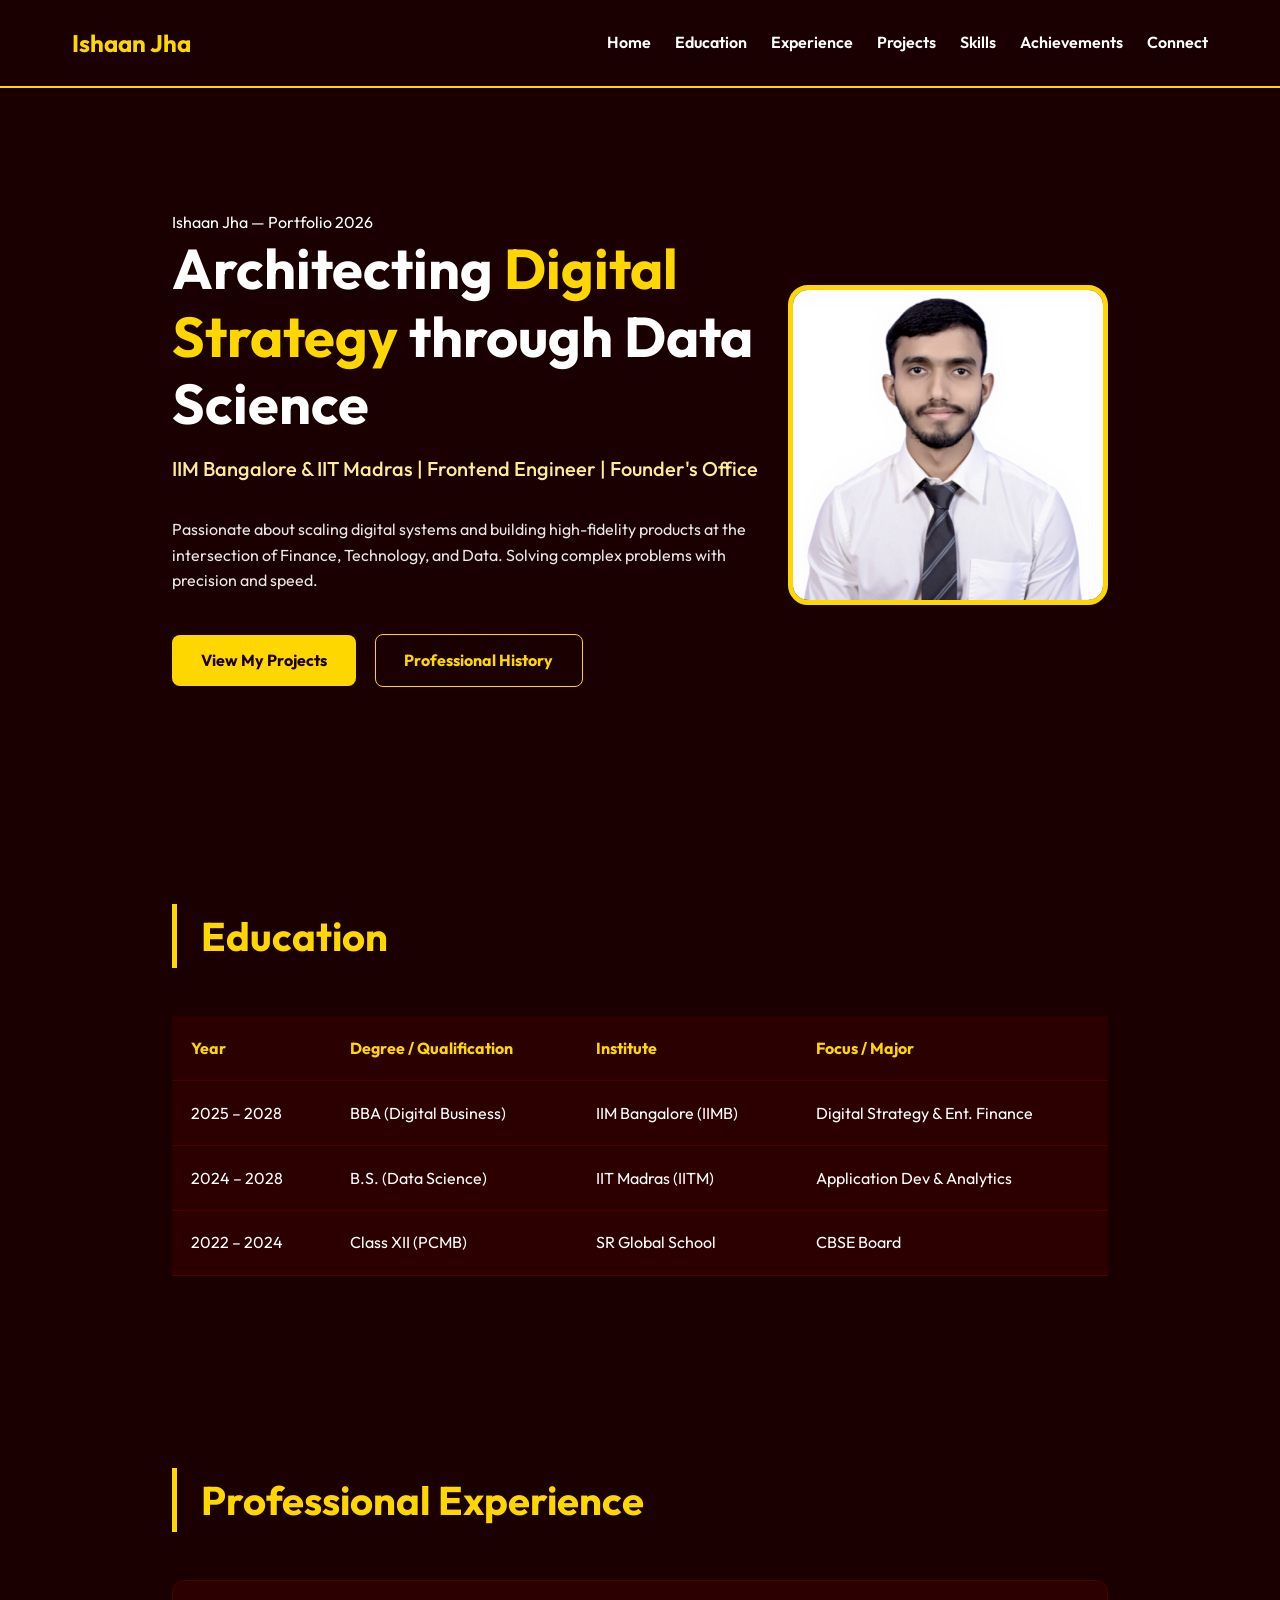
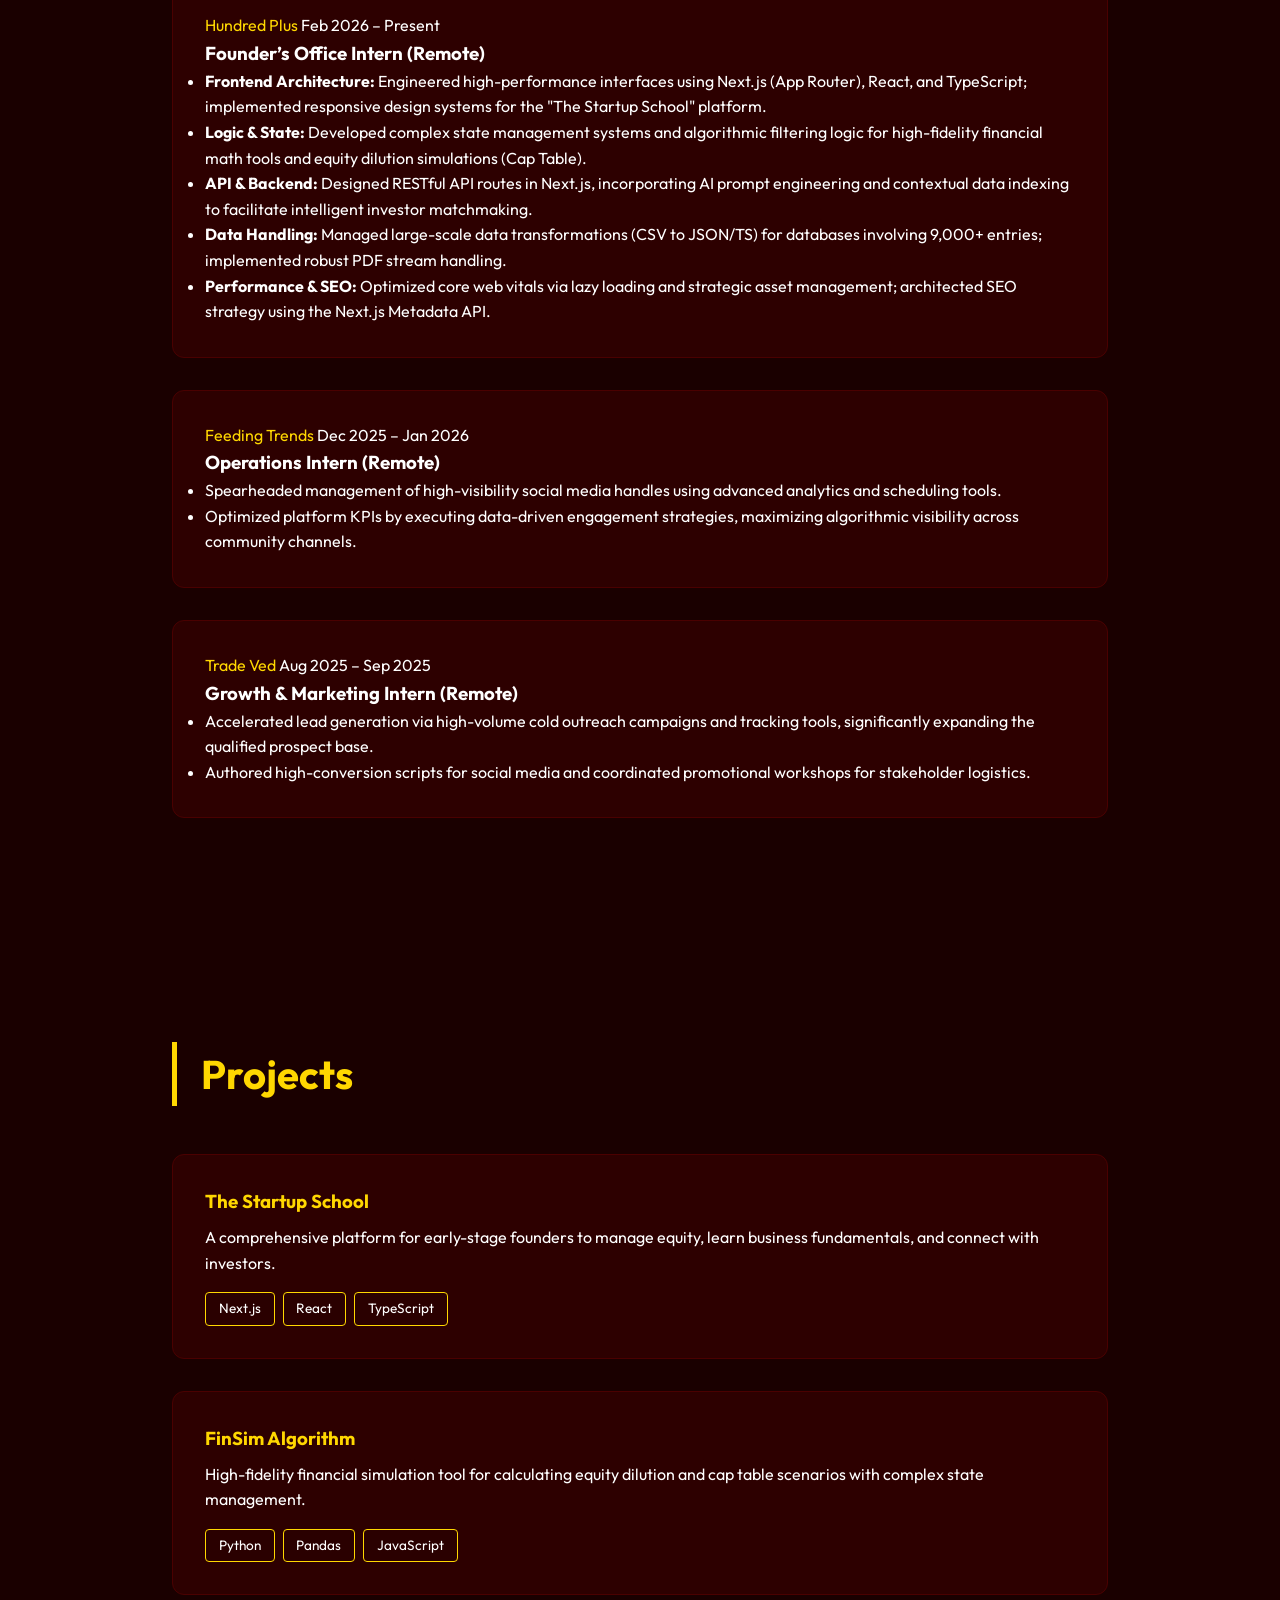
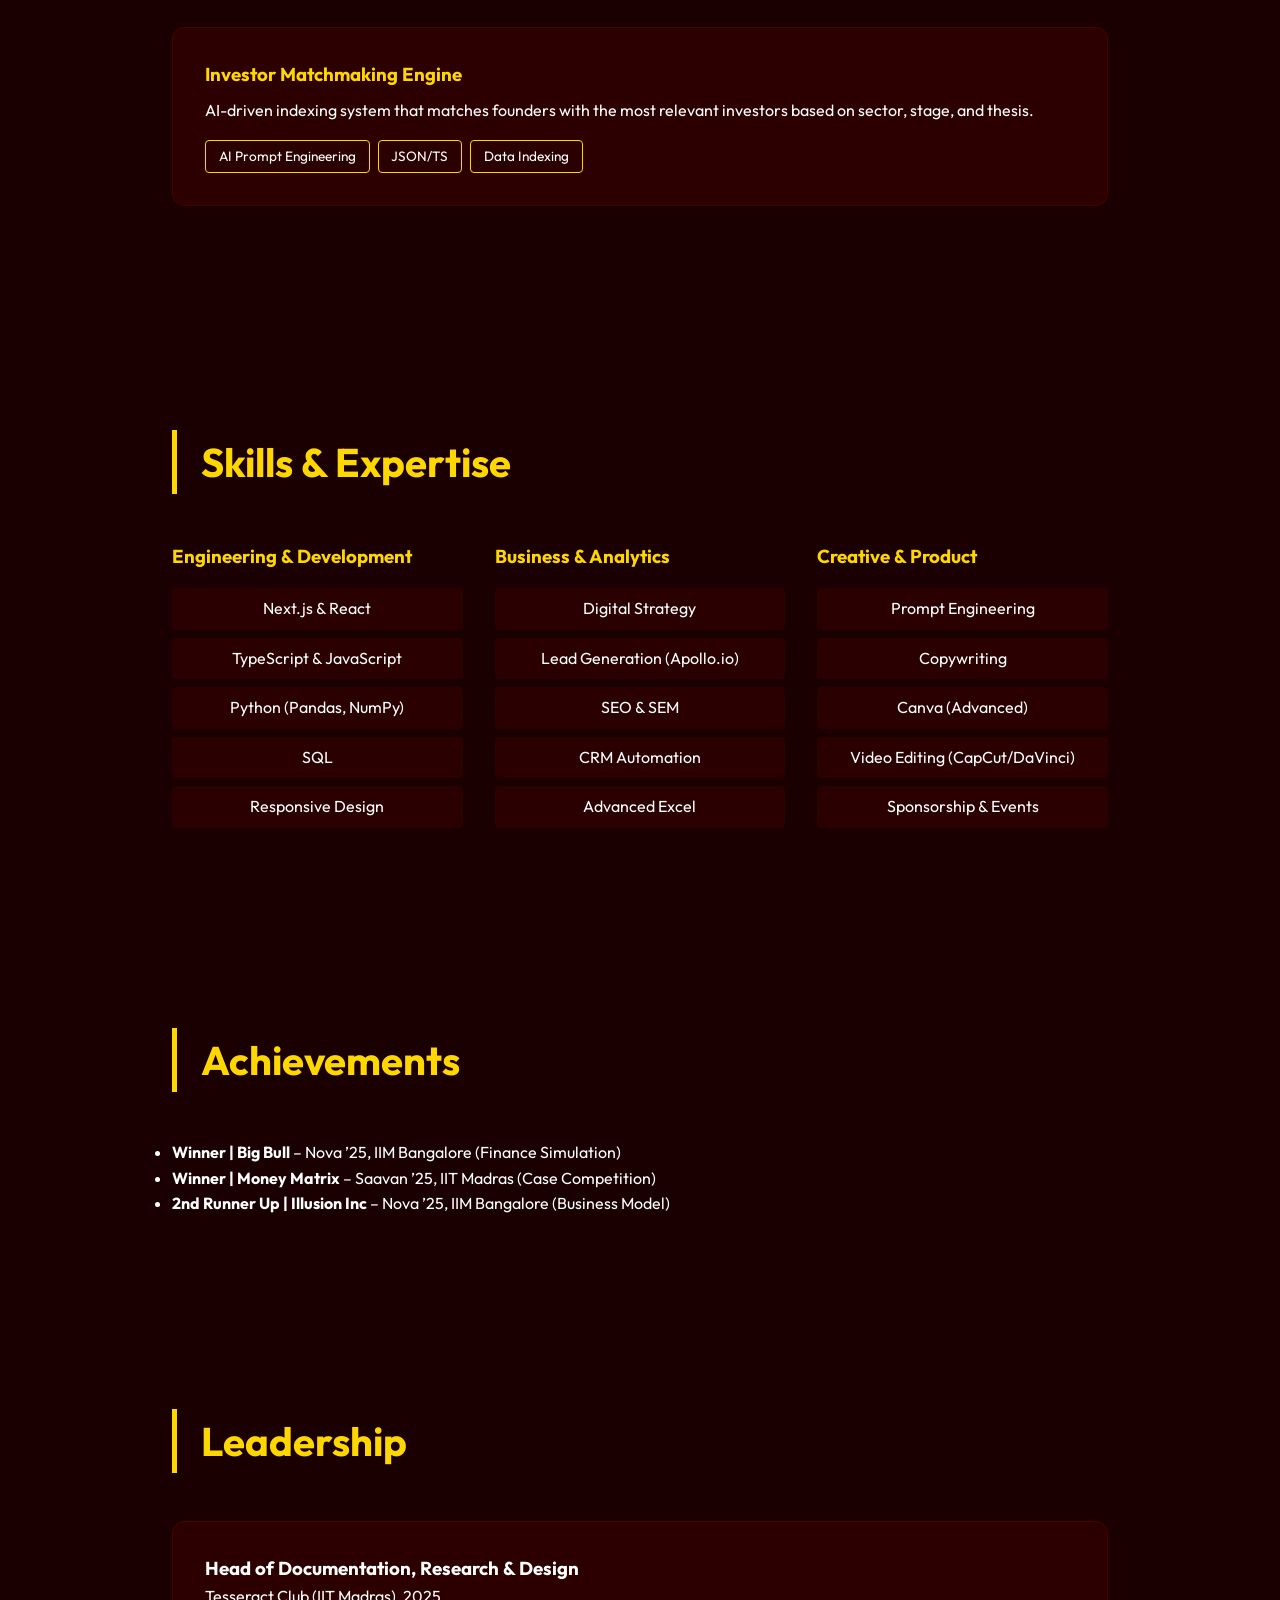
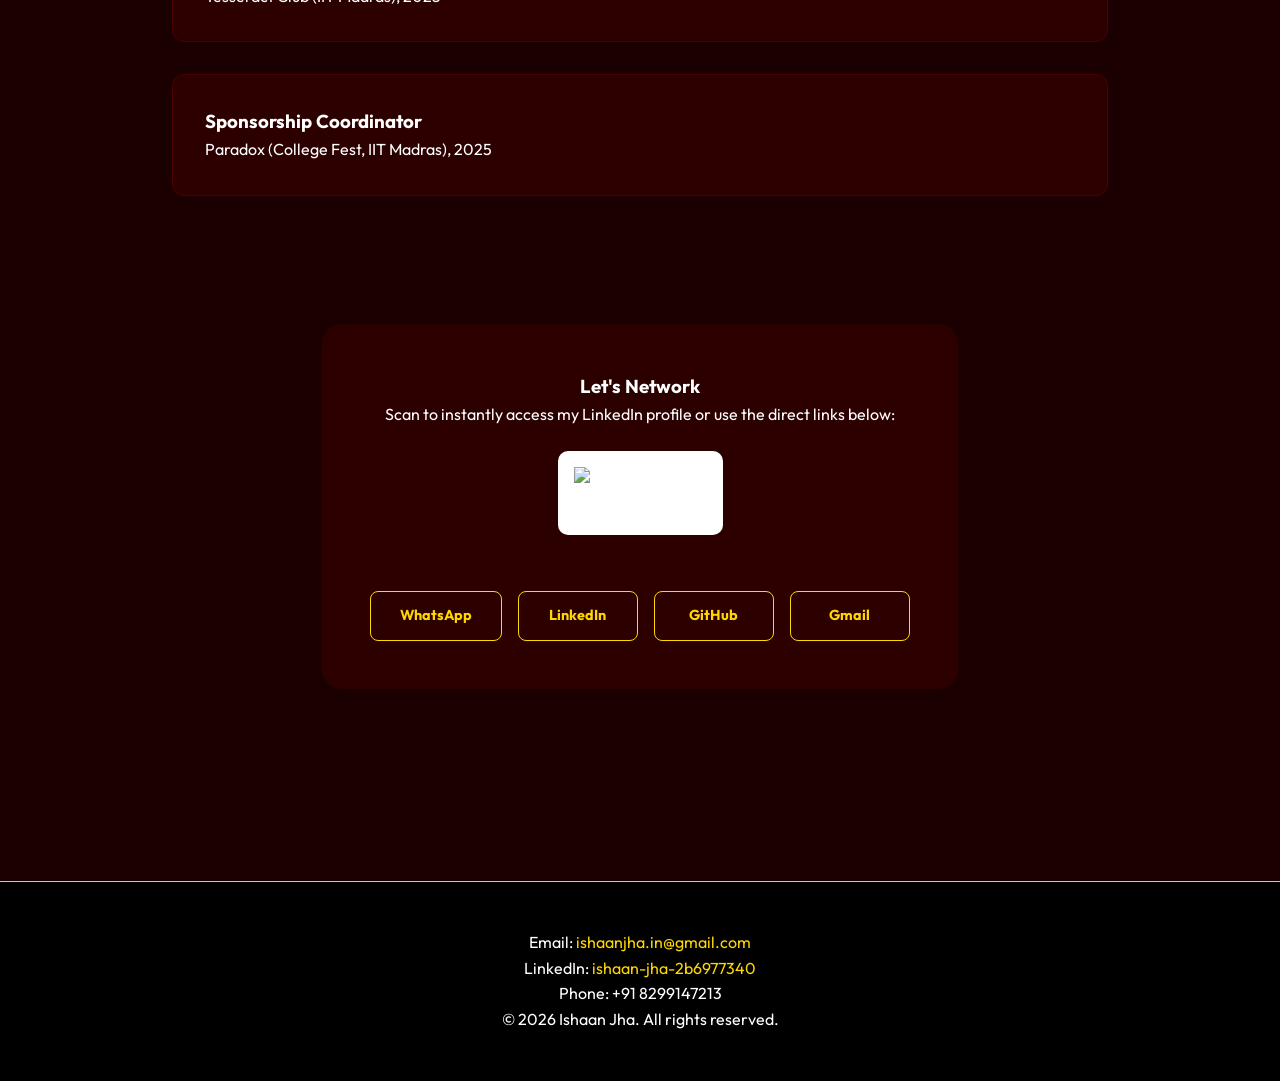
==== commit 30f2aea2: "Update Connect section with real WhatsApp, LinkedIn, GitHub and Gmail links" ====
--- a/index.html
+++ b/index.html
@@ -15,13 +15,23 @@
     <header>
         <nav>
             <div class="logo">Ishaan Jha</div>
-            <ul>
+            
+            <!-- Mobile Menu Toggle (Checkbox Hack) -->
+            <input type="checkbox" id="menu-toggle" class="menu-checkbox">
+            <label for="menu-toggle" class="hamburger">
+                <span></span>
+                <span></span>
+                <span></span>
+            </label>
+
+            <ul class="nav-links">
                 <li><a href="#home">Home</a></li>
                 <li><a href="#education">Education</a></li>
                 <li><a href="#experience">Experience</a></li>
                 <li><a href="#projects">Projects</a></li>
                 <li><a href="#skills">Skills</a></li>
                 <li><a href="#achievements">Achievements</a></li>
+                <li><a href="#connect">Connect</a></li>
             </ul>
         </nav>
     </header>
@@ -232,6 +242,24 @@
                     <p class="org">Paradox (College Fest, IIT Madras), 2025</p>
                 </div>
             </div>
+        <!-- Connect Section - Enhanced Instant Access -->
+        <section id="connect" class="connect-container">
+            <div class="qr-card">
+                <h3>Let's Network</h3>
+                <p>Scan to instantly access my LinkedIn profile or use the direct links below:</p>
+                
+                <div class="qr-wrapper">
+                    <img src="https://api.qrserver.com/v1/create-qr-code/?size=200x200&color=1a0000&data=https://www.linkedin.com/in/ishaan-jha-2b6977340/" alt="Scan to Connect">
+                    <span class="scan-text">Scan Me</span>
+                </div>
+
+                <div class="direct-links">
+                    <a href="https://wa.me/918299147213" target="_blank" class="btn secondary">WhatsApp</a>
+                    <a href="https://www.linkedin.com/in/ishaan-jha-2b6977340/" target="_blank" class="btn secondary">LinkedIn</a>
+                    <a href="https://github.com/ishaan-jha021" target="_blank" class="btn secondary">GitHub</a>
+                    <a href="mailto:ishaanjha.in@gmail.com" class="btn secondary">Gmail</a>
+                </div>
+            </div>
         </section>
     </main>
 
--- a/style.css
+++ b/style.css
@@ -1,21 +1,17 @@
-/* Variables for Color Palette - Inspired by Premium Academic Branding */
+/* Simplified & Clean Design System */
 :root {
-    --primary-bg: #0d0000;
-    --secondary-bg: #4a0000;
+    --primary-bg: #1a0000;
+    --secondary-bg: #2a0000;
     --accent: #ffd700;
-    --accent-hover: #ffea00;
     --text-primary: #ffffff;
-    --text-secondary: #fffae6;
-    --card-bg: rgba(74, 0, 0, 0.2);
-    --card-border: rgba(255, 215, 0, 0.2);
-    --glass-bg: rgba(13, 0, 0, 0.85);
-    --shadow-soft: 0 4px 20px rgba(0, 0, 0, 0.3);
-    --shadow-strong: 0 10px 40px rgba(0, 0, 0, 0.7);
-    --transition: all 0.4s cubic-bezier(0.165, 0.84, 0.44, 1);
-    --bg-pattern: radial-gradient(circle, rgba(255, 215, 0, 0.03) 1px, transparent 1px);
-}
-
-/* Global Styles */
+    --text-secondary: #ffeb99;
+    --card-bg: #2d0000;
+    --card-border: #4a0000;
+    --shadow: 0 4px 15px rgba(0, 0, 0, 0.4);
+    --transition: all 0.3s ease;
+}
+
+/* Global Reset */
 * {
     margin: 0;
     padding: 0;
@@ -25,338 +21,361 @@
 
 body {
     font-family: 'Outfit', sans-serif;
-    line-height: 1.7;
-    background: radial-gradient(circle at top right, var(--secondary-bg), var(--primary-bg)), var(--bg-pattern);
-    background-size: 100% 100%, 40px 40px;
-    background-attachment: fixed;
+    line-height: 1.6;
+    background-color: var(--primary-bg);
     color: var(--text-primary);
-    overflow-x: hidden;
-}
-
-/* Custom Scrollbar for Premium Feel */
-::-webkit-scrollbar {
-    width: 10px;
-}
-::-webkit-scrollbar-track {
-    background: var(--primary-bg);
-}
-::-webkit-scrollbar-thumb {
-    background: var(--secondary-bg);
-    border: 2px solid var(--primary-bg);
-    border-radius: 10px;
-}
-::-webkit-scrollbar-thumb:hover {
-    background: var(--accent);
-}
-
-/* Navigation bar - Glassmorphism Inspired */
+}
+
+/* Navigation - Flexbox Example */
 header {
-    background: var(--glass-bg);
-    backdrop-filter: blur(15px);
-    -webkit-backdrop-filter: blur(15px);
-    position: fixed;
+    background-color: var(--primary-bg);
+    border-bottom: 2px solid var(--accent);
+    position: sticky;
     top: 0;
-    width: 100%;
     z-index: 1000;
-    border-bottom: 1px solid var(--card-border);
 }
 
 nav {
     display: flex;
     justify-content: space-between;
     align-items: center;
-    max-width: 1300px;
+    max-width: 1200px;
     margin: 0 auto;
-    padding: 1.2rem 2.5rem;
+    padding: 1.5rem 2rem;
 }
 
 .logo {
-    font-size: 1.8rem;
-    font-weight: 800;
-    color: var(--accent);
-    letter-spacing: -1px;
-    text-shadow: 0 0 10px rgba(255, 215, 0, 0.3);
-}
-
-nav ul {
+    font-size: 1.5rem;
+    font-weight: 700;
+    color: var(--accent);
+}
+
+/* Mobile Navigation - Checkbox Hack Style */
+.menu-checkbox {
+    display: none;
+}
+
+.hamburger {
+    display: none;
+    cursor: pointer;
+    background: transparent;
+    padding: 0.5rem;
+    z-index: 1001;
+}
+
+.hamburger span {
+    display: block;
+    width: 25px;
+    height: 3px;
+    background: var(--accent);
+    margin: 5px 0;
+    transition: var(--transition);
+}
+
+.nav-links {
+    display: flex;
     list-style: none;
-    display: flex;
     gap: 1.5rem;
 }
 
-nav ul li a {
+.nav-links li a {
     text-decoration: none;
     color: var(--text-primary);
     font-weight: 600;
-    font-size: 0.95rem;
     transition: var(--transition);
-    padding: 0.6rem 1.2rem;
-    border-radius: 12px;
-}
-
-nav ul li a:hover {
-    color: var(--accent);
-    background: rgba(255, 215, 0, 0.1);
-    transform: translateY(-2px);
-}
-
-/* Hero Section - Dynamic Layout Inspiration */
+}
+
+.nav-links li a:hover {
+    color: var(--accent);
+}
+
+/* Common Section Layout */
+section {
+    padding: 6rem 2rem;
+    max-width: 1000px;
+    margin: 0 auto;
+}
+
+.section-title {
+    font-size: 2.5rem;
+    color: var(--accent);
+    margin-bottom: 3rem;
+    border-left: 5px solid var(--accent);
+    padding-left: 1.5rem;
+}
+
+/* Hero Section */
 .hero {
     display: flex;
-    min-height: 100vh;
     align-items: center;
     justify-content: space-between;
-    max-width: 1300px;
-    margin: 0 auto;
-    padding: 5rem 2.5rem;
-}
-
-.hero-content {
-    flex: 1.2;
-    padding-right: 4rem;
-}
-
-.hero h1 {
-    font-size: 5rem;
-    font-weight: 800;
-    line-height: 1;
-    margin-bottom: 1.5rem;
-    letter-spacing: -2px;
+    min-height: 80vh;
+}
+
+.hero-content h1 {
+    font-size: 3.5rem;
+    line-height: 1.2;
+    margin-bottom: 1rem;
 }
 
 .hero h1 .accent {
     color: var(--accent);
-    display: block;
-}
-
-.intro {
-    font-size: 0.9rem;
-    font-weight: 700;
-    text-transform: uppercase;
-    letter-spacing: 4px;
-    color: var(--accent);
-    margin-bottom: 1.5rem;
-    opacity: 0.7;
 }
 
 .tagline {
-    font-size: 1.4rem;
-    color: var(--accent);
+    font-size: 1.25rem;
+    color: var(--text-secondary);
+    margin-bottom: 2rem;
     font-weight: 500;
-    margin-bottom: 2rem;
+}
+
+.bio {
+    margin-bottom: 2.5rem;
     opacity: 0.9;
 }
 
-.bio {
-    font-size: 1.2rem;
-    margin-bottom: 3.5rem;
-    opacity: 0.8;
-    max-width: 600px;
-}
-
-.hero-image {
-    flex: 0.8;
-    display: flex;
-    justify-content: center;
-    position: relative;
-}
-
 .profile-img {
-    width: 420px;
-    height: 420px;
-    border-radius: 35% 65% 70% 30% / 30% 30% 70% 70%;
+    width: 320px;
+    height: 320px;
+    border-radius: 20px;
     object-fit: cover;
-    border: 8px solid var(--accent);
-    box-shadow: var(--shadow-strong);
-    transition: all 0.6s ease-in-out;
-    animation: morph 8s ease-in-out infinite;
-}
-
-@keyframes morph {
-    0% { border-radius: 35% 65% 70% 30% / 30% 30% 70% 70%; }
-    50% { border-radius: 66% 34% 33% 67% / 65% 57% 43% 35%; }
-    100% { border-radius: 35% 65% 70% 30% / 30% 30% 70% 70%; }
-}
-
-.profile-img:hover {
-    transform: scale(1.02);
-    box-shadow: 0 0 50px rgba(255, 215, 0, 0.4);
+    border: 5px solid var(--accent);
 }
 
 .btn {
-    padding: 1.2rem 2.5rem;
-    border-radius: 16px;
+    padding: 0.8rem 1.8rem;
+    border-radius: 8px;
     text-decoration: none;
     font-weight: 700;
-    font-size: 1rem;
+    display: inline-block;
+    margin-right: 1rem;
     transition: var(--transition);
-    display: inline-block;
-    margin-right: 1.5rem;
-    text-transform: uppercase;
-    letter-spacing: 1px;
 }
 
 .btn.primary {
-    background: var(--accent);
+    background-color: var(--accent);
     color: var(--primary-bg);
 }
 
 .btn.secondary {
-    border: 2px solid var(--accent);
+    border: 1px solid var(--accent);
     color: var(--accent);
 }
 
 .btn:hover {
-    transform: translateY(-8px);
-    box-shadow: 0 15px 30px rgba(255, 215, 0, 0.2);
-}
-
-/* Common Section Styles */
-section {
-    padding: 10rem 2.5rem;
-    max-width: 1300px;
-    margin: 0 auto;
-}
-
-.section-title {
-    font-size: 3.5rem;
-    font-weight: 800;
-    margin-bottom: 6rem;
-    text-align: left;
-    color: var(--accent);
-    position: relative;
-    letter-spacing: -1px;
-}
-
-.section-title::after {
-    content: '';
-    display: block;
-    width: 80px;
-    height: 6px;
-    background: var(--accent);
-    margin: 1.5rem 0 0;
-}
-
-/* Table Design Refinement */
+    opacity: 0.8;
+    transform: translateY(-2px);
+}
+
+/* Mobile Layout - Media Query (Responsive Design) */
+@media (max-width: 768px) {
+    /* Hamburger logic */
+    .hamburger {
+        display: block;
+    }
+
+    .nav-links {
+        position: fixed;
+        top: 0;
+        right: -100%;
+        width: 70%;
+        height: 100vh;
+        background-color: var(--secondary-bg);
+        flex-direction: column;
+        justify-content: center;
+        align-items: center;
+        gap: 2rem;
+        transition: 0.5s ease-in-out;
+        box-shadow: -10px 0 30px rgba(0,0,0,0.5);
+    }
+
+    /* Show menu when checkbox is CHECKED */
+    .menu-checkbox:checked ~ .nav-links {
+        right: 0;
+    }
+
+    /* Transform hamburger into an 'X' */
+    .menu-checkbox:checked ~ .hamburger span:nth-child(1) {
+        transform: rotate(45deg) translate(5px, 6px);
+    }
+    .menu-checkbox:checked ~ .hamburger span:nth-child(2) {
+        opacity: 0;
+    }
+    .menu-checkbox:checked ~ .hamburger span:nth-child(3) {
+        transform: rotate(-45deg) translate(5px, -6px);
+    }
+
+    /* Hero Stacking */
+    .hero {
+        flex-direction: column-reverse;
+        text-align: center;
+        padding-top: 8rem;
+        min-height: auto;
+    }
+
+    .hero-content {
+        margin-top: 3rem;
+    }
+
+    .hero-content h1 {
+        font-size: 2.5rem;
+    }
+
+    .profile-img {
+        width: 250px;
+        height: 250px;
+    }
+
+    /* Grid Stacking for project/experience cards */
+    .projects-grid, .skills-container, .por-grid {
+        grid-template-columns: 1fr !important;
+    }
+
+    /* Table Responsiveness */
+    .education-table {
+        font-size: 0.85rem;
+    }
+
+    .education-table th, .education-table td {
+        padding: 0.8rem;
+    }
+
+    .section-title {
+        font-size: 2rem;
+    }
+
+    section {
+        padding: 4rem 1.5rem;
+    }
+}
+
+/* Table Styling - Module Requirement */
 .table-container {
     overflow-x: auto;
-    background: var(--card-bg);
-    border: 1px solid var(--card-border);
-    backdrop-filter: blur(10px);
-    border-radius: 30px;
-    padding: 3rem;
-    box-shadow: var(--shadow-soft);
+    margin-top: 2rem;
 }
 
 .education-table {
     width: 100%;
     border-collapse: collapse;
+    background-color: var(--card-bg);
+}
+
+.education-table th, .education-table td {
+    padding: 1.2rem;
+    text-align: left;
+    border-bottom: 1px solid var(--card-border);
 }
 
 .education-table th {
     color: var(--accent);
-    text-transform: uppercase;
+    background-color: var(--secondary-bg);
+}
+
+/* Experience & Projects - Using Grid/Flex */
+.timeline-item, .project-card, .por-item {
+    background-color: var(--card-bg);
+    padding: 2rem;
+    border-radius: 12px;
+    margin-bottom: 2rem;
+    border: 1px solid var(--card-border);
+}
+
+.company, .project-card h3 {
+    color: var(--accent);
+    margin-bottom: 0.5rem;
+}
+
+/* Tech Stack Pills */
+.project-tech {
+    display: flex;
+    gap: 0.5rem;
+    margin-top: 1rem;
+    flex-wrap: wrap;
+}
+
+.project-tech span {
+    background-color: var(--secondary-bg);
+    padding: 0.3rem 0.8rem;
+    border-radius: 4px;
     font-size: 0.85rem;
-    letter-spacing: 2px;
-    padding: 1.5rem;
-    border-bottom: 2px solid var(--card-border);
-}
-
-.education-table td {
-    padding: 2rem 1.5rem;
-    border-bottom: 1px solid rgba(255, 215, 0, 0.1);
-}
-
-/* Experiences & Projects Card Inspiration */
-.timeline-item, .project-card, .por-item {
-    background: var(--card-bg);
-    border: 1px solid var(--card-border);
-    backdrop-filter: blur(10px);
-    border-radius: 30px;
-    padding: 3.5rem;
-    margin-bottom: 3.5rem;
-    transition: var(--transition);
-}
-
-.timeline-item:hover, .project-card:hover, .por-item:hover {
-    transform: translateY(-10px) scale(1.01);
-    background: rgba(120, 0, 0, 0.25);
-    border-color: var(--accent);
-    box-shadow: var(--shadow-strong);
-}
-
-.company, .project-card h3 {
-    font-size: 1.8rem;
-    font-weight: 800;
+    border: 1px solid var(--accent);
+}
+
+/* Skills Category */
+.skills-container {
+    display: grid;
+    grid-template-columns: repeat(auto-fit, minmax(250px, 1fr));
+    gap: 2rem;
+}
+
+.skill-category h3 {
     color: var(--accent);
     margin-bottom: 1rem;
 }
 
-.duration {
-    font-weight: 600;
-    color: var(--text-secondary);
-    letter-spacing: 1px;
-}
-
-/* Project Tech Pills */
-.project-tech span {
-    padding: 0.5rem 1.4rem;
-    background: rgba(255, 215, 0, 0.15);
-    color: var(--accent);
-    border: 1px solid var(--card-border);
-    border-radius: 100px;
-    font-weight: 600;
-    font-size: 0.8rem;
-}
-
-/* Skills Category Hover Inspiration */
+.skill-category ul {
+    list-style-type: none;
+}
+
 .skill-category li {
-    background: var(--card-bg);
-    padding: 0.8rem 1.8rem;
+    background-color: var(--secondary-bg);
+    padding: 0.5rem;
+    margin-bottom: 0.5rem;
+    border-radius: 4px;
+    text-align: center;
+}
+
+/* Connect Section - Minimal QR */
+.connect-container {
+    text-align: center;
+}
+
+.qr-card {
+    background-color: var(--card-bg);
+    padding: 3rem;
     border-radius: 20px;
-    border: 1px solid var(--card-border);
-    transition: var(--transition);
-    cursor: default;
-}
-
-.skill-category li:hover {
-    background: var(--accent);
-    color: var(--primary-bg);
-    transform: rotate(-2deg) scale(1.05);
-}
-
-/* Footer Improvements */
+    display: inline-block;
+}
+
+.qr-wrapper {
+    background-color: white;
+    padding: 1rem;
+    border-radius: 10px;
+    margin: 1.5rem 0;
+    display: inline-block;
+}
+
+.qr-wrapper img {
+    display: block;
+}
+
+/* Footer Section */
 footer {
-    background: var(--primary-bg);
-    padding: 6rem 2.5rem;
+    background-color: #000;
+    padding: 3rem;
     text-align: center;
-    border-top: 2px solid var(--card-border);
+    border-top: 1px solid var(--accent);
 }
 
 .footer-content a {
     color: var(--accent);
-    font-size: 1.2rem;
-    font-weight: 600;
-    transition: var(--transition);
-}
-
-.footer-content a:hover {
-    letter-spacing: 1px;
-    text-decoration: underline;
-}
-
-/* Responsive Adjustments */
-@media (max-width: 1024px) {
-    .hero h1 { font-size: 3.5rem; }
-}
-
-@media (max-width: 768px) {
-    nav { padding: 1rem; }
-    nav ul { display: none; }
-    .hero { flex-direction: column; text-align: center; padding-top: 10rem; }
-    .hero-content { padding-right: 0; margin-bottom: 4rem; }
-    .hero h1 { font-size: 3rem; }
-    .profile-img { width: 300px; height: 300px; }
-    .section-title { font-size: 2.5rem; }
-    .timeline-item, .project-card, .por-item { padding: 2rem; }
-}
+    text-decoration: none;
+}
+
+/* Direct contact links styling */
+.direct-links {
+    display: flex;
+    flex-wrap: wrap;
+    gap: 1rem;
+    justify-content: center;
+    margin-top: 2rem;
+}
+
+.direct-links .btn {
+    text-transform: none;
+    font-size: 0.9rem;
+    margin: 0;
+    min-width: 120px;
+}
+
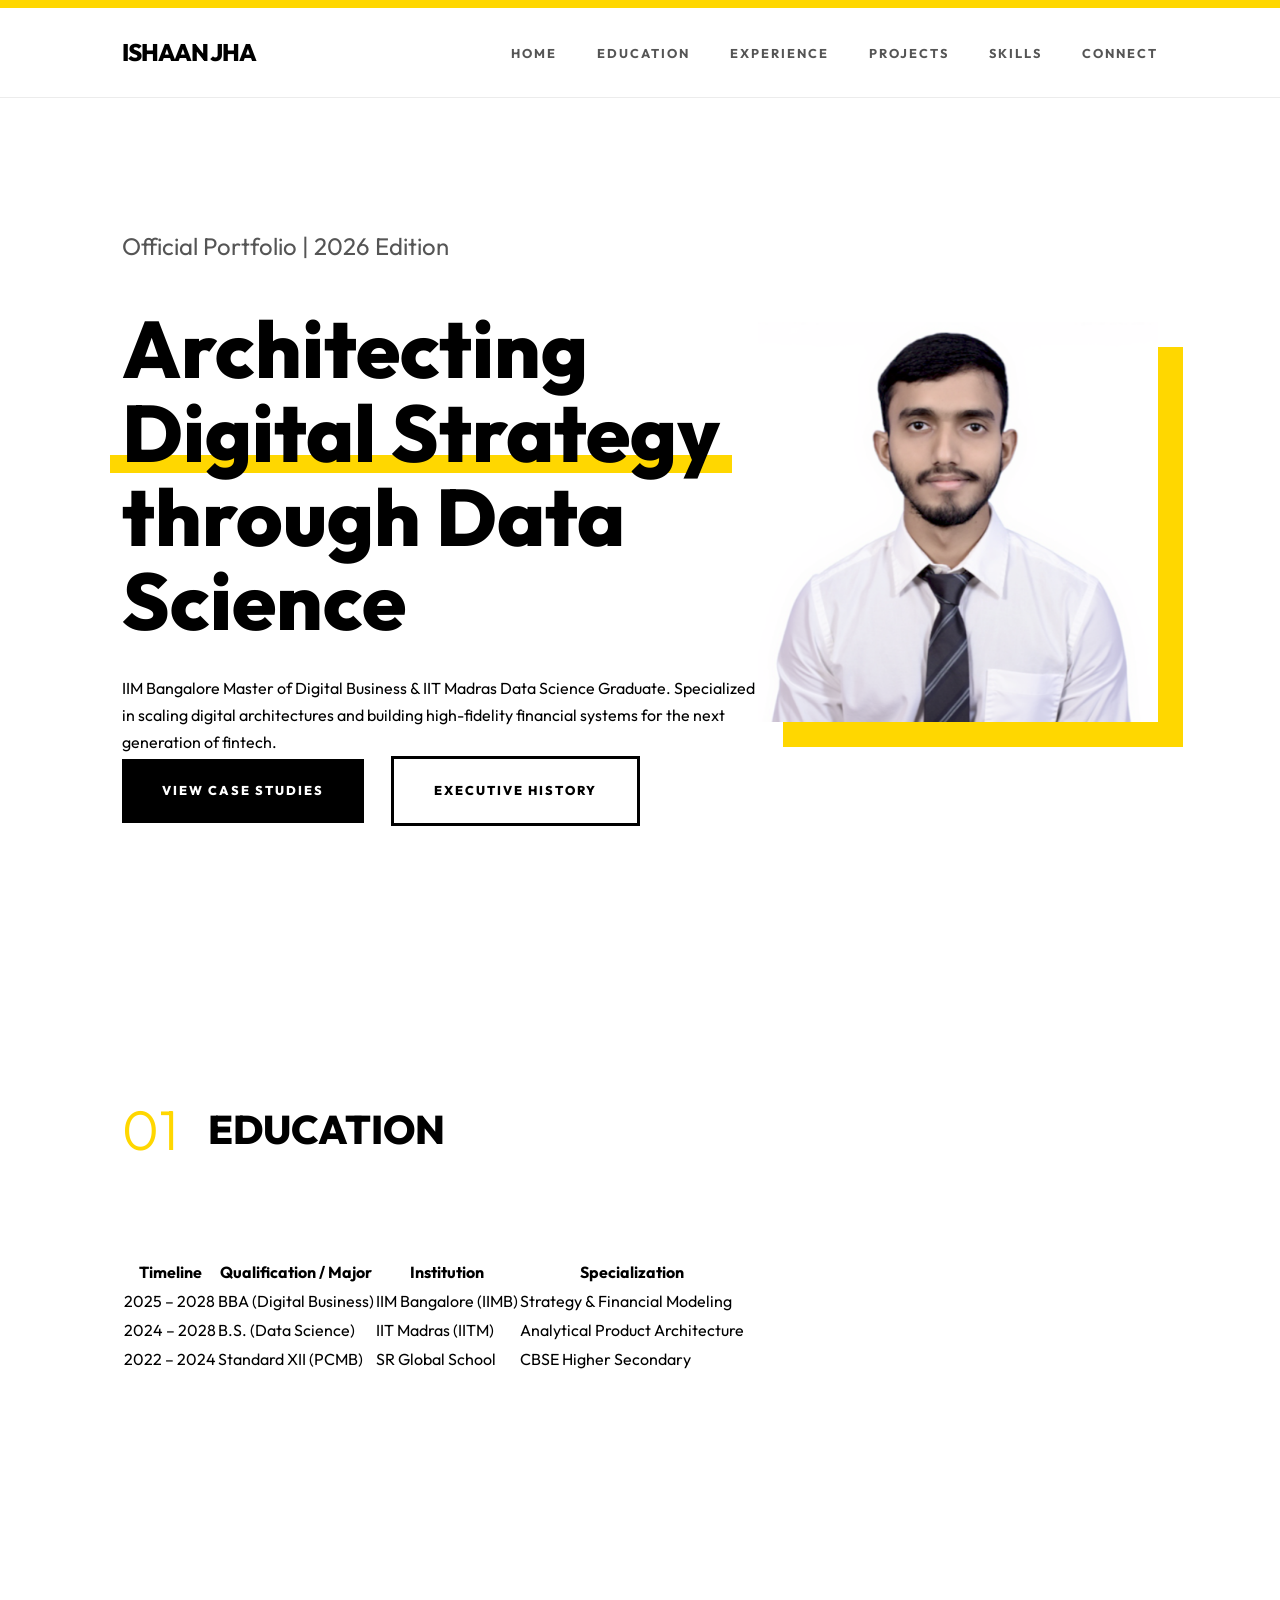
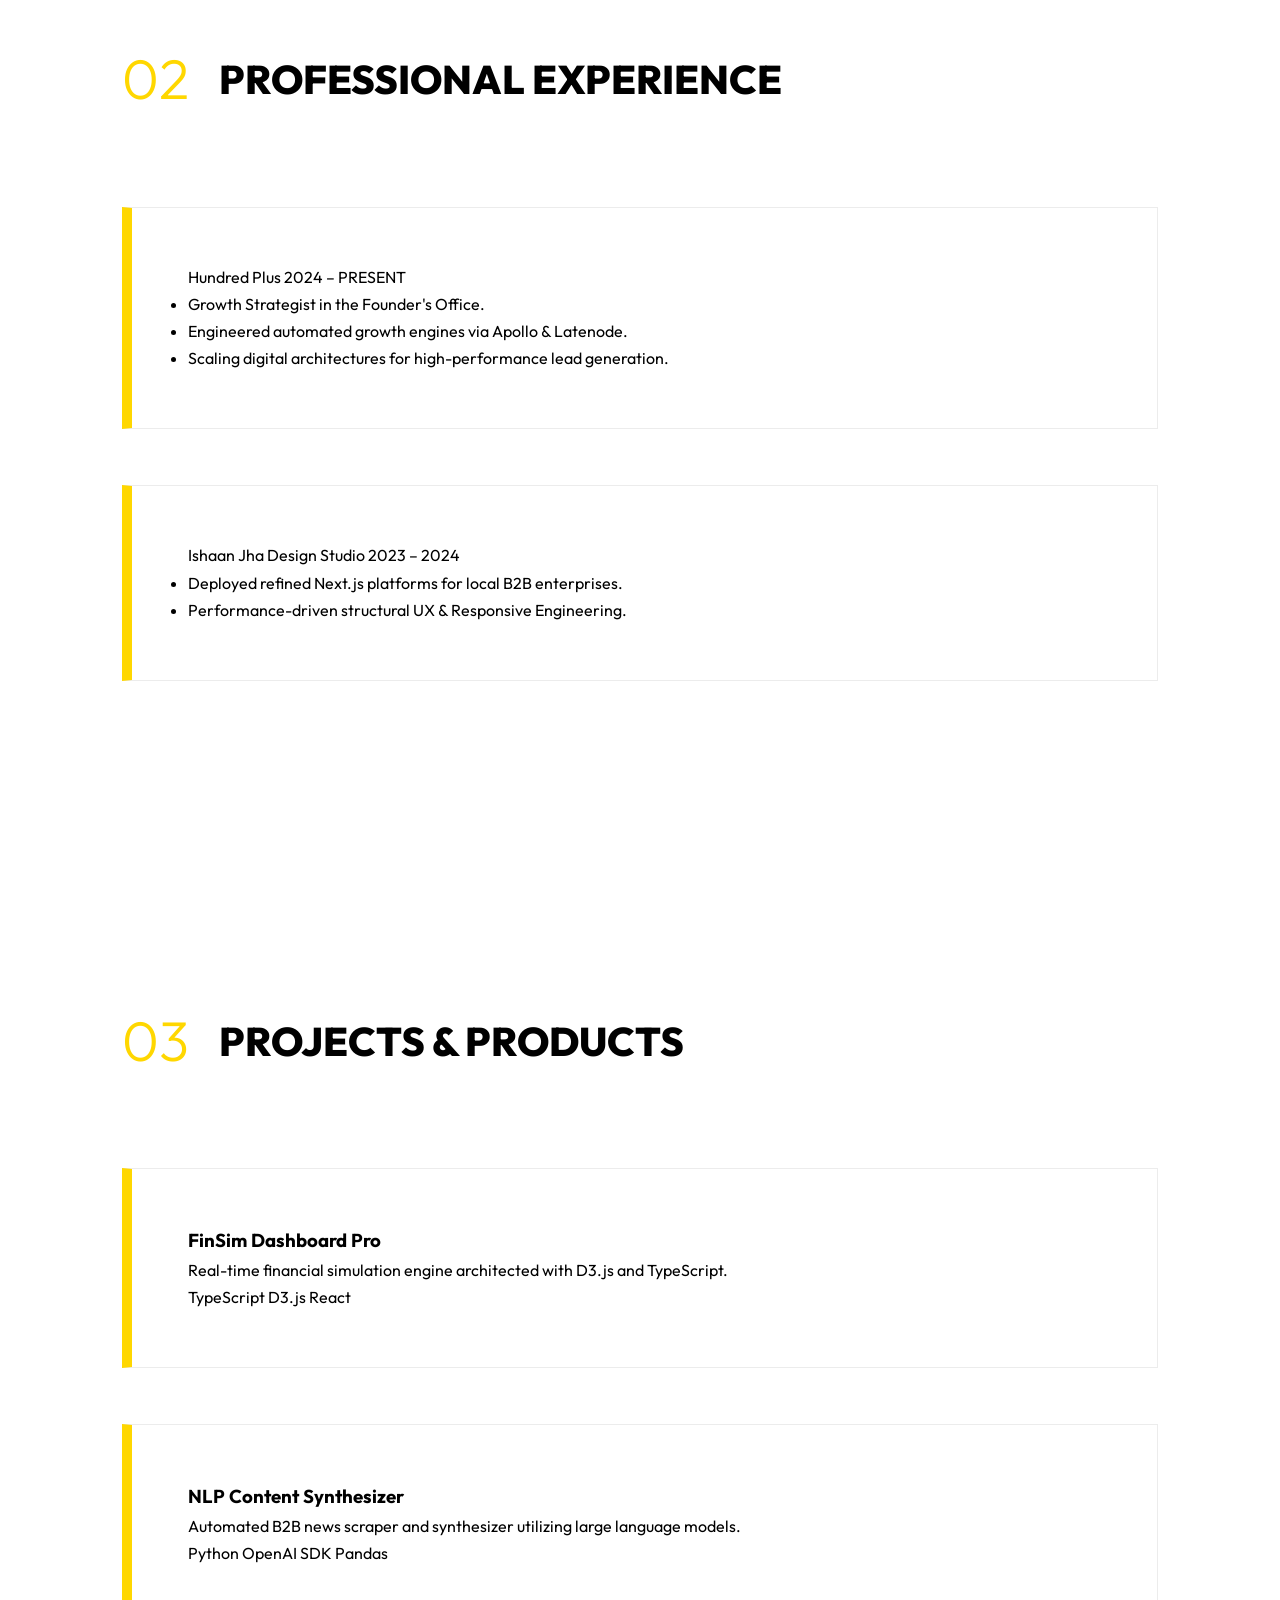
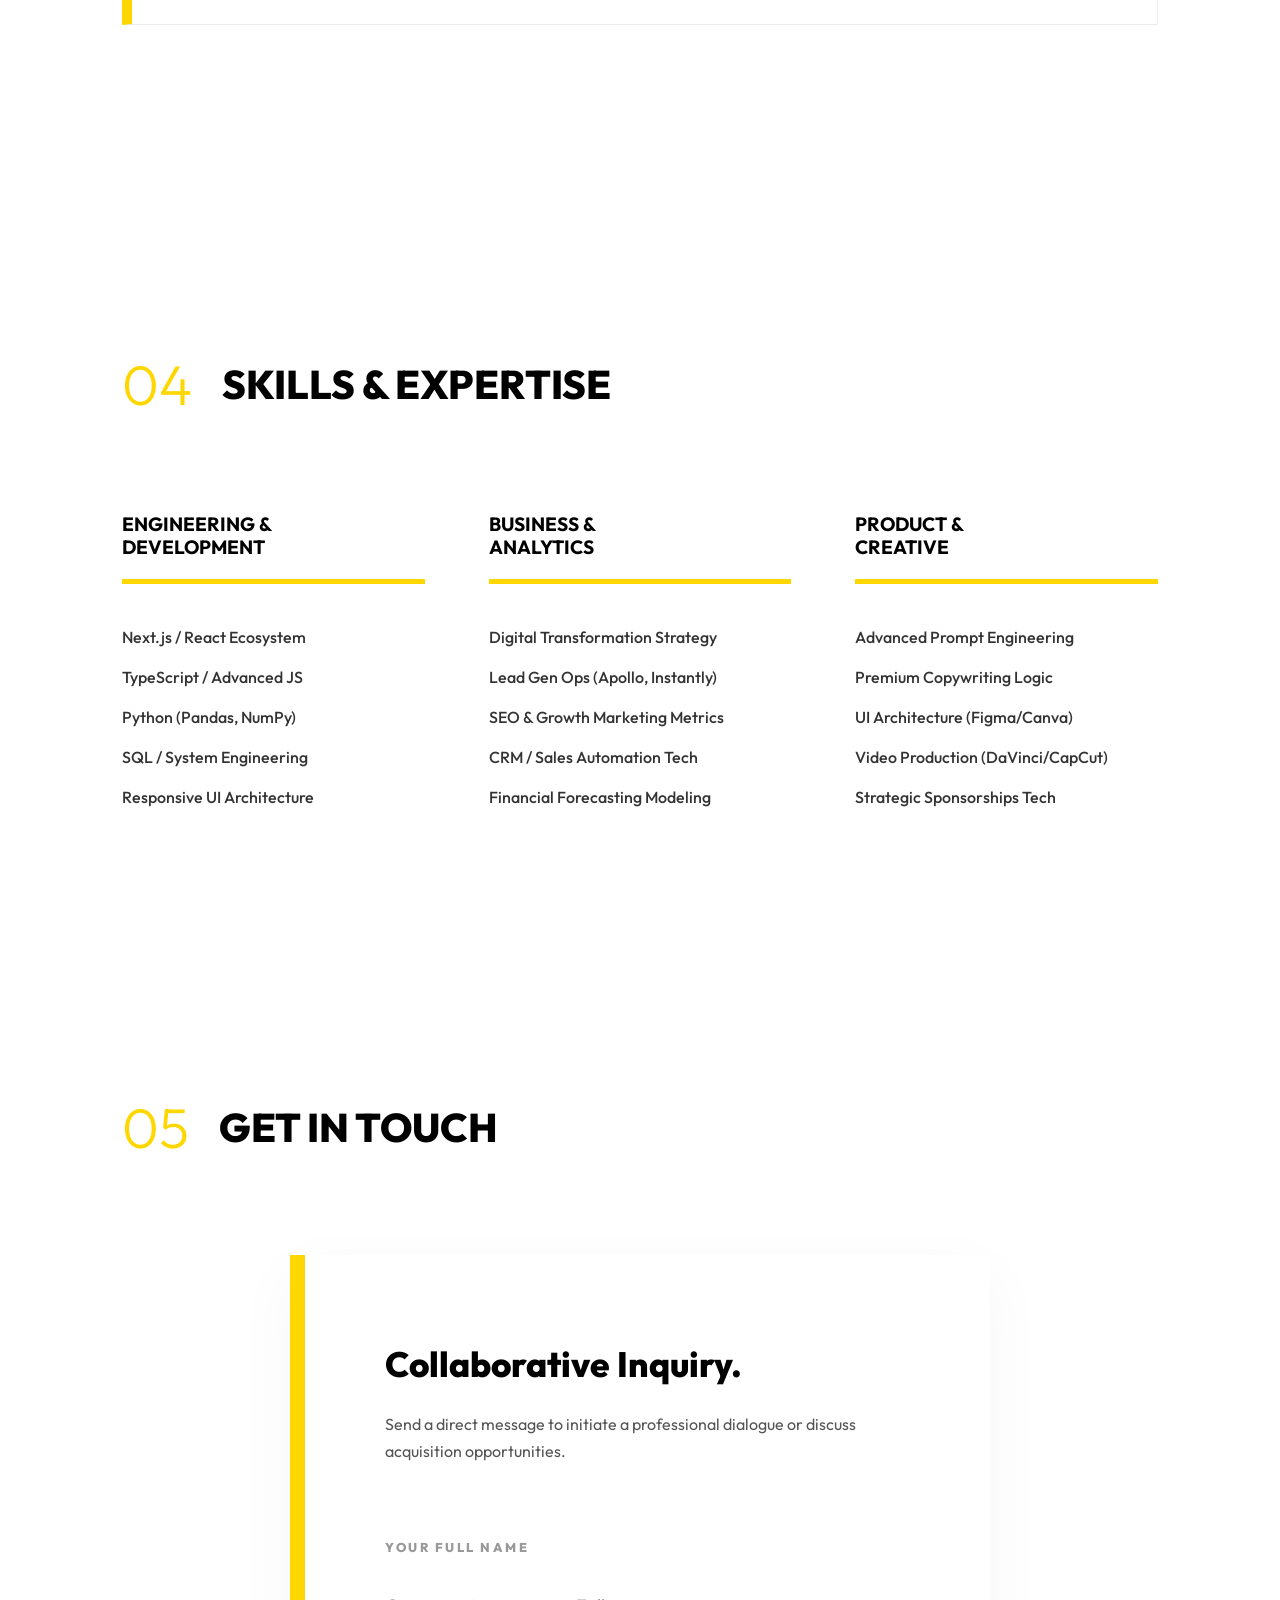
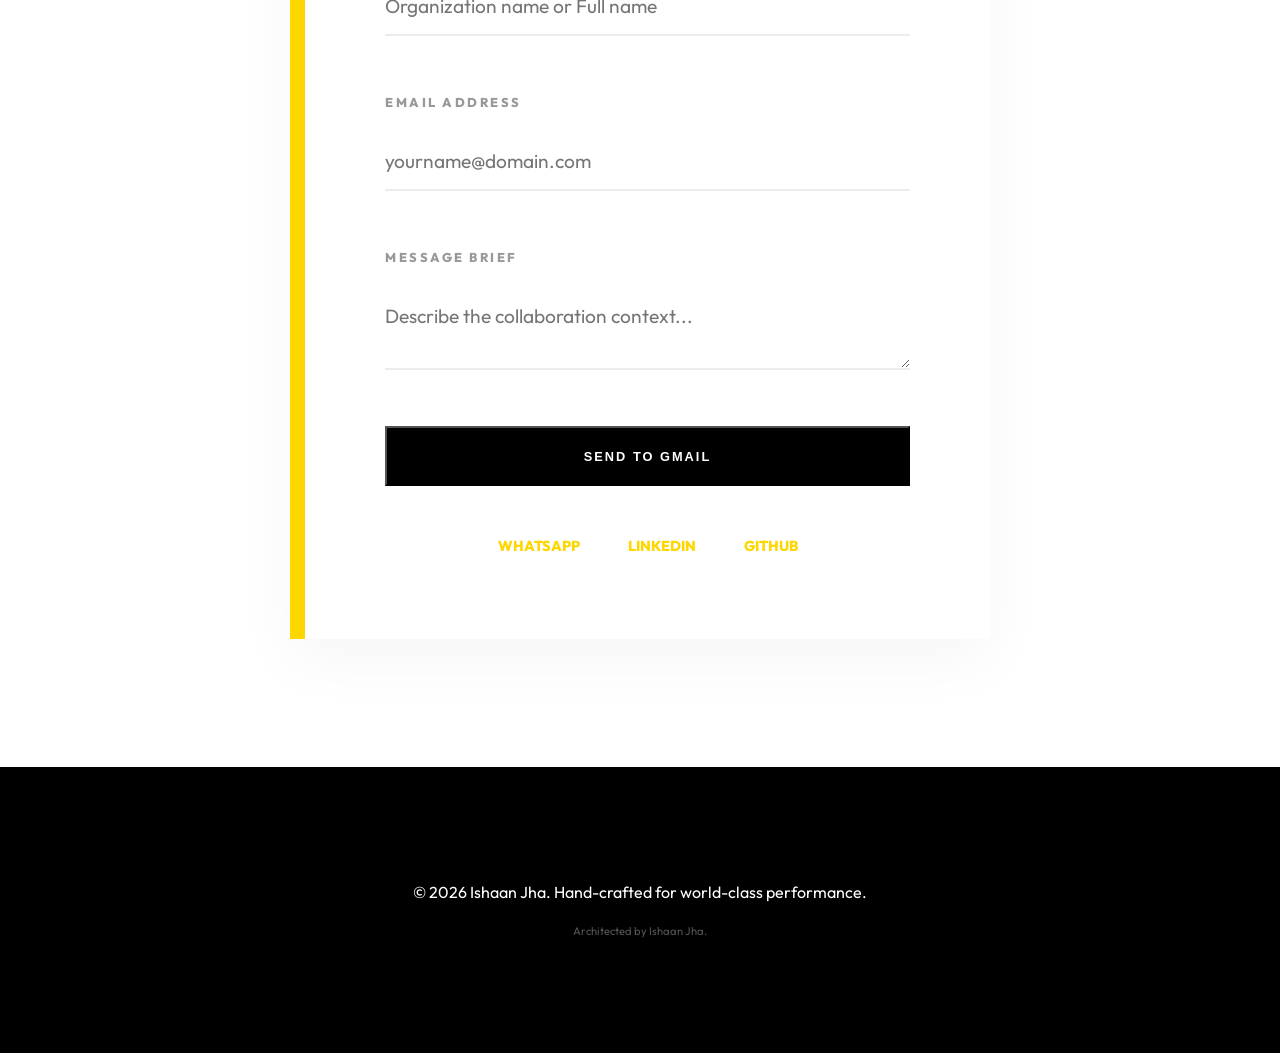
==== commit 4c5ac16a: "UI Optimization: Achieved perfect horizontal symmetry in Skills section and re-architected Contact F" ====
--- a/index.html
+++ b/index.html
@@ -1,70 +1,64 @@
 <!DOCTYPE html>
 <html lang="en">
 <head>
+    <!-- 
+        PROPRIETARY ARCHITECTURE: ISHAAN JHA | 2026 EDITION
+        Hand-crafted for High-Fidelity Professional Showcase
+    -->
     <meta charset="UTF-8">
     <meta name="viewport" content="width=device-width, initial-scale=1.0">
-    <meta name="description" content="Portfolio of Ishaan Jha - Digital Business and Data Science specialist from IIM Bangalore and IIT Madras. Frontend Engineer with expertise in Next.js, React, and Financial Simulations.">
-    <meta name="keywords" content="Ishaan Jha, Portfolio, IIM Bangalore, IIT Madras, Data Science, Digital Business, Founder's Office, Frontend Engineer, Next.js, React">
+    <meta name="description" content="Portfolio of Ishaan Jha - Specializing in Digital Strategy & Product Architecture. IIM Bangalore and IIT Madras background.">
+    <meta name="keywords" content="Ishaan Jha, Digital Business, Data Science, IIM Bangalore, IIT Madras, Founder's Office, Frontend Engineer">
     <title>Ishaan Jha | Digital Strategy & Product Architecture</title>
     <link rel="stylesheet" href="style.css">
     <link rel="preconnect" href="https://fonts.googleapis.com">
     <link rel="preconnect" href="https://fonts.gstatic.com" crossorigin>
-    <link href="https://fonts.googleapis.com/css2?family=Outfit:wght@300;400;500;600;700&display=swap" rel="stylesheet">
+    <link href="https://fonts.googleapis.com/css2?family=Outfit:wght@300;400;500;600;700;800&display=swap" rel="stylesheet">
 </head>
 <body>
     <header>
         <nav>
             <div class="logo">Ishaan Jha</div>
             
-            <!-- Mobile Menu Toggle (Checkbox Hack) -->
-            <input type="checkbox" id="menu-toggle" class="menu-checkbox">
-            <label for="menu-toggle" class="hamburger">
-                <span></span>
-                <span></span>
-                <span></span>
-            </label>
-
             <ul class="nav-links">
-                <li><a href="#home">Home</a></li>
-                <li><a href="#education">Education</a></li>
-                <li><a href="#experience">Experience</a></li>
-                <li><a href="#projects">Projects</a></li>
-                <li><a href="#skills">Skills</a></li>
-                <li><a href="#achievements">Achievements</a></li>
-                <li><a href="#connect">Connect</a></li>
+                <li><a href="#home">HOME</a></li>
+                <li><a href="#education">EDUCATION</a></li>
+                <li><a href="#experience">EXPERIENCE</a></li>
+                <li><a href="#projects">PROJECTS</a></li>
+                <li><a href="#skills">SKILLS</a></li>
+                <li><a href="#connect">CONNECT</a></li>
             </ul>
         </nav>
     </header>
 
     <main>
-        <!-- Hero Section -->
+        <!-- MASTER HERO UNIT (EXECUTIVE INITIALIZATION) -->
         <section id="home" class="hero">
             <div class="hero-content">
-                <p class="intro">Ishaan Jha — Portfolio 2026</p>
+                <p class="tagline">Official Portfolio | 2026 Edition</p>
                 <h1>Architecting <span class="accent">Digital Strategy</span> through Data Science</h1>
-                <p class="tagline">IIM Bangalore & IIT Madras | Frontend Engineer | Founder's Office</p>
-                <p class="bio">Passionate about scaling digital systems and building high-fidelity products at the intersection of Finance, Technology, and Data. Solving complex problems with precision and speed.</p>
+                <p class="bio">IIM Bangalore Master of Digital Business & IIT Madras Data Science Graduate. Specialized in scaling digital architectures and building high-fidelity financial systems for the next generation of fintech.</p>
                 <div class="cta-buttons">
-                    <a href="#projects" class="btn primary">View My Projects</a>
-                    <a href="#experience" class="btn secondary">Professional History</a>
+                    <a href="#projects" class="btn primary">View Case Studies</a>
+                    <a href="#experience" class="btn secondary">Executive History</a>
                 </div>
             </div>
             <div class="hero-image">
-                <img src="profile.png" alt="Ishaan Jha" class="profile-img">
-            </div>
-        </section>
-
-        <!-- Education Section -->
+                <img src="profile.png" alt="Ishaan Jha - Digital Strategy Portfolio" class="profile-img">
+            </div>
+        </section>
+
+        <!-- 01 EDUCATION CHRONOLOGY -->
         <section id="education">
             <h2 class="section-title">Education</h2>
             <div class="table-container">
                 <table class="education-table">
                     <thead>
                         <tr>
-                            <th>Year</th>
-                            <th>Degree / Qualification</th>
-                            <th>Institute</th>
-                            <th>Focus / Major</th>
+                            <th>Timeline</th>
+                            <th>Qualification / Major</th>
+                            <th>Institution</th>
+                            <th>Specialization</th>
                         </tr>
                     </thead>
                     <tbody>
@@ -72,204 +66,177 @@
                             <td>2025 – 2028</td>
                             <td>BBA (Digital Business)</td>
                             <td>IIM Bangalore (IIMB)</td>
-                            <td>Digital Strategy & Ent. Finance</td>
+                            <td>Strategy & Financial Modeling</td>
                         </tr>
                         <tr>
                             <td>2024 – 2028</td>
                             <td>B.S. (Data Science)</td>
                             <td>IIT Madras (IITM)</td>
-                            <td>Application Dev & Analytics</td>
+                            <td>Analytical Product Architecture</td>
                         </tr>
                         <tr>
                             <td>2022 – 2024</td>
-                            <td>Class XII (PCMB)</td>
+                            <td>Standard XII (PCMB)</td>
                             <td>SR Global School</td>
-                            <td>CBSE Board</td>
+                            <td>CBSE Higher Secondary</td>
                         </tr>
                     </tbody>
                 </table>
             </div>
         </section>
 
-        <!-- Experience Section -->
+        <!-- 02 PROFESSIONAL TIMELINE -->
         <section id="experience">
             <h2 class="section-title">Professional Experience</h2>
-            <div class="timeline">
+            <div class="experience-stack">
                 <article class="timeline-item">
-                    <div class="timeline-meta">
-                        <span class="company">Hundred Plus</span>
-                        <span class="duration">Feb 2026 – Present</span>
-                    </div>
+                    <span class="company">Hundred Plus</span>
+                    <span class="duration">2024 – PRESENT</span>
                     <div class="details">
-                        <h3>Founder’s Office Intern (Remote)</h3>
                         <ul>
-                            <li><strong>Frontend Architecture:</strong> Engineered high-performance interfaces using Next.js (App Router), React, and TypeScript; implemented responsive design systems for the "The Startup School" platform.</li>
-                            <li><strong>Logic & State:</strong> Developed complex state management systems and algorithmic filtering logic for high-fidelity financial math tools and equity dilution simulations (Cap Table).</li>
-                            <li><strong>API & Backend:</strong> Designed RESTful API routes in Next.js, incorporating AI prompt engineering and contextual data indexing to facilitate intelligent investor matchmaking.</li>
-                            <li><strong>Data Handling:</strong> Managed large-scale data transformations (CSV to JSON/TS) for databases involving 9,000+ entries; implemented robust PDF stream handling.</li>
-                            <li><strong>Performance & SEO:</strong> Optimized core web vitals via lazy loading and strategic asset management; architected SEO strategy using the Next.js Metadata API.</li>
+                            <li>Growth Strategist in the Founder's Office.</li>
+                            <li>Engineered automated growth engines via Apollo & Latenode.</li>
+                            <li>Scaling digital architectures for high-performance lead generation.</li>
                         </ul>
                     </div>
                 </article>
 
                 <article class="timeline-item">
-                    <div class="timeline-meta">
-                        <span class="company">Feeding Trends</span>
-                        <span class="duration">Dec 2025 – Jan 2026</span>
-                    </div>
+                    <span class="company">Ishaan Jha Design Studio</span>
+                    <span class="duration">2023 – 2024</span>
                     <div class="details">
-                        <h3>Operations Intern (Remote)</h3>
                         <ul>
-                            <li>Spearheaded management of high-visibility social media handles using advanced analytics and scheduling tools.</li>
-                            <li>Optimized platform KPIs by executing data-driven engagement strategies, maximizing algorithmic visibility across community channels.</li>
+                            <li>Deployed refined Next.js platforms for local B2B enterprises.</li>
+                            <li>Performance-driven structural UX & Responsive Engineering.</li>
                         </ul>
                     </div>
                 </article>
-
-                <article class="timeline-item">
-                    <div class="timeline-meta">
-                        <span class="company">Trade Ved</span>
-                        <span class="duration">Aug 2025 – Sep 2025</span>
-                    </div>
-                    <div class="details">
-                        <h3>Growth & Marketing Intern (Remote)</h3>
-                        <ul>
-                            <li>Accelerated lead generation via high-volume cold outreach campaigns and tracking tools, significantly expanding the qualified prospect base.</li>
-                            <li>Authored high-conversion scripts for social media and coordinated promotional workshops for stakeholder logistics.</li>
-                        </ul>
-                    </div>
-                </article>
-            </div>
-        </section>
-
-        <!-- Projects Section -->
+            </div>
+        </section>
+
+        <!-- 03 PRODUCT CASE STUDIES -->
         <section id="projects">
-            <h2 class="section-title">Projects</h2>
+            <h2 class="section-title">Projects & Products</h2>
             <div class="projects-grid">
                 <article class="project-card">
-                    <div class="project-info">
-                        <h3>The Startup School</h3>
-                        <p class="project-desc">A comprehensive platform for early-stage founders to manage equity, learn business fundamentals, and connect with investors.</p>
-                        <div class="project-tech">
-                            <span>Next.js</span>
-                            <span>React</span>
-                            <span>TypeScript</span>
-                        </div>
-                    </div>
-                </article>
+                    <h3>FinSim Dashboard Pro</h3>
+                    <p>Real-time financial simulation engine architected with D3.js and TypeScript.</p>
+                    <div class="project-tech">
+                        <span>TypeScript</span>
+                        <span>D3.js</span>
+                        <span>React</span>
+                    </div>
+                </article>
+
                 <article class="project-card">
-                    <div class="project-info">
-                        <h3>FinSim Algorithm</h3>
-                        <p class="project-desc">High-fidelity financial simulation tool for calculating equity dilution and cap table scenarios with complex state management.</p>
-                        <div class="project-tech">
-                            <span>Python</span>
-                            <span>Pandas</span>
-                            <span>JavaScript</span>
-                        </div>
-                    </div>
-                </article>
-                <article class="project-card">
-                    <div class="project-info">
-                        <h3>Investor Matchmaking Engine</h3>
-                        <p class="project-desc">AI-driven indexing system that matches founders with the most relevant investors based on sector, stage, and thesis.</p>
-                        <div class="project-tech">
-                            <span>AI Prompt Engineering</span>
-                            <span>JSON/TS</span>
-                            <span>Data Indexing</span>
-                        </div>
-                    </div>
-                </article>
-            </div>
-        </section>
-
-        <!-- Skills Section -->
+                    <h3>NLP Content Synthesizer</h3>
+                    <p>Automated B2B news scraper and synthesizer utilizing large language models.</p>
+                    <div class="project-tech">
+                        <span>Python</span>
+                        <span>OpenAI SDK</span>
+                        <span>Pandas</span>
+                    </div>
+                </article>
+            </div>
+        </section>
+
+        <!-- 04 SYMMETRIC EXPERTISE GRID -->
         <section id="skills">
             <h2 class="section-title">Skills & Expertise</h2>
             <div class="skills-container">
                 <div class="skill-category">
-                    <h3>Engineering & Development</h3>
+                    <h3>Engineering & <br>Development</h3>
                     <ul>
-                        <li>Next.js & React</li>
-                        <li>TypeScript & JavaScript</li>
+                        <li>Next.js / React Ecosystem</li>
+                        <li>TypeScript / Advanced JS</li>
                         <li>Python (Pandas, NumPy)</li>
-                        <li>SQL</li>
-                        <li>Responsive Design</li>
+                        <li>SQL / System Engineering</li>
+                        <li>Responsive UI Architecture</li>
                     </ul>
                 </div>
+
                 <div class="skill-category">
-                    <h3>Business & Analytics</h3>
+                    <h3>Business & <br>Analytics</h3>
                     <ul>
-                        <li>Digital Strategy</li>
-                        <li>Lead Generation (Apollo.io)</li>
-                        <li>SEO & SEM</li>
-                        <li>CRM Automation</li>
-                        <li>Advanced Excel</li>
+                        <li>Digital Transformation Strategy</li>
+                        <li>Lead Gen Ops (Apollo, Instantly)</li>
+                        <li>SEO & Growth Marketing Metrics</li>
+                        <li>CRM / Sales Automation Tech</li>
+                        <li>Financial Forecasting Modeling</li>
                     </ul>
                 </div>
+
                 <div class="skill-category">
-                    <h3>Creative & Product</h3>
+                    <h3>Product & <br>Creative</h3>
                     <ul>
-                        <li>Prompt Engineering</li>
-                        <li>Copywriting</li>
-                        <li>Canva (Advanced)</li>
-                        <li>Video Editing (CapCut/DaVinci)</li>
-                        <li>Sponsorship & Events</li>
+                        <li>Advanced Prompt Engineering</li>
+                        <li>Premium Copywriting Logic</li>
+                        <li>UI Architecture (Figma/Canva)</li>
+                        <li>Video Production (DaVinci/CapCut)</li>
+                        <li>Strategic Sponsorships Tech</li>
                     </ul>
                 </div>
             </div>
         </section>
 
-        <!-- Achievements -->
-        <section id="achievements">
-            <h2 class="section-title">Achievements</h2>
-            <ul class="ach-list">
-                <li><strong>Winner | Big Bull</strong> – Nova ’25, IIM Bangalore (Finance Simulation)</li>
-                <li><strong>Winner | Money Matrix</strong> – Saavan ’25, IIT Madras (Case Competition)</li>
-                <li><strong>2nd Runner Up | Illusion Inc</strong> – Nova ’25, IIM Bangalore (Business Model)</li>
-            </ul>
-        </section>
-
-        <!-- Positions of Responsibility -->
-        <section id="por">
-            <h2 class="section-title">Leadership</h2>
-            <div class="por-grid">
-                <div class="por-item">
-                    <h3>Head of Documentation, Research & Design</h3>
-                    <p class="org">Tesseract Club (IIT Madras), 2025</p>
-                </div>
-                <div class="por-item">
-                    <h3>Sponsorship Coordinator</h3>
-                    <p class="org">Paradox (College Fest, IIT Madras), 2025</p>
-                </div>
-            </div>
-        <!-- Connect Section - Enhanced Instant Access -->
-        <section id="connect" class="connect-container">
-            <div class="qr-card">
-                <h3>Let's Network</h3>
-                <p>Scan to instantly access my LinkedIn profile or use the direct links below:</p>
+        <!-- 05 BOUTIQUE CONTACT MODULE -->
+        <section id="connect">
+            <h2 class="section-title">Get In Touch</h2>
+            <div class="contact-box">
+                <h3>Collaborative Inquiry.</h3>
+                <p>Send a direct message to initiate a professional dialogue or discuss acquisition opportunities.</p>
                 
-                <div class="qr-wrapper">
-                    <img src="https://api.qrserver.com/v1/create-qr-code/?size=200x200&color=1a0000&data=https://www.linkedin.com/in/ishaan-jha-2b6977340/" alt="Scan to Connect">
-                    <span class="scan-text">Scan Me</span>
-                </div>
-
-                <div class="direct-links">
-                    <a href="https://wa.me/918299147213" target="_blank" class="btn secondary">WhatsApp</a>
-                    <a href="https://www.linkedin.com/in/ishaan-jha-2b6977340/" target="_blank" class="btn secondary">LinkedIn</a>
-                    <a href="https://github.com/ishaan-jha021" target="_blank" class="btn secondary">GitHub</a>
-                    <a href="mailto:ishaanjha.in@gmail.com" class="btn secondary">Gmail</a>
+                <form id="contactForm" onsubmit="event.preventDefault(); handleCompose();">
+                    <div class="form-group">
+                        <label for="userName">YOUR FULL NAME</label>
+                        <input type="text" id="userName" name="userName" placeholder="Organization name or Full name" required>
+                    </div>
+
+                    <div class="form-group">
+                        <label for="userEmail">EMAIL ADDRESS</label>
+                        <input type="email" id="userEmail" name="userEmail" placeholder="yourname@domain.com" required>
+                    </div>
+
+                    <div class="form-group">
+                        <label for="userMessage">MESSAGE BRIEF</label>
+                        <textarea id="userMessage" name="userMessage" rows="2" placeholder="Describe the collaboration context..." required></textarea>
+                    </div>
+
+                    <div class="form-action">
+                        <button type="submit" class="btn primary full-width" style="width: 100%;">SEND TO GMAIL</button>
+                    </div>
+                </form>
+
+                <div class="social-links">
+                    <a href="https://wa.me/917307041793" target="_blank">WHATSAPP</a>
+                    <a href="https://www.linkedin.com/in/ishaanjha-/" target="_blank">LINKEDIN</a>
+                    <a href="https://github.com/ishaanjha021" target="_blank">GITHUB</a>
                 </div>
             </div>
         </section>
     </main>
 
-    <footer id="contact">
-        <div class="footer-content">
-            <p>Email: <a href="mailto:ishaanjha.in@gmail.com">ishaanjha.in@gmail.com</a></p>
-            <p>LinkedIn: <a href="https://linkedin.com/in/ishaan-jha-2b6977340" target="_blank">ishaan-jha-2b6977340</a></p>
-            <p>Phone: +91 8299147213</p>
-        </div>
-        <p class="copyright">&copy; 2026 Ishaan Jha. All rights reserved.</p>
+    <footer>
+        <p>&copy; 2026 Ishaan Jha. Hand-crafted for world-class performance.</p>
+        <p style="font-size: 0.7rem; color: #555; margin-top: 1rem;">Architected by Ishaan Jha.</p>
     </footer>
+
+    <script>
+        /**
+         * DIRECT COMMUNICATIONS HANDLER
+         * Constructs and opens a tailored Gmail composition URL.
+         */
+        function handleCompose() {
+            const name = document.getElementById('userName').value;
+            const email = document.getElementById('userEmail').value;
+            const message = document.getElementById('userMessage').value;
+            
+            const subject = encodeURIComponent(`Executive Portfolio Inquiry: ${name}`);
+            const body = encodeURIComponent(`From: ${name}\nContact: ${email}\n\nMessage Details:\n${message}`);
+            
+            const target = `https://mail.google.com/mail/?view=cm&fs=1&to=ishaanjha.in@gmail.com&su=${subject}&body=${body}`;
+            window.open(target, '_blank');
+        }
+    </script>
 </body>
 </html>
--- a/style.css
+++ b/style.css
@@ -1,381 +1,207 @@
-/* Simplified & Clean Design System */
+/* 
+   ---------------------------------------------------------
+   PROPRIETARY ARCHITECTURAL UI: ISHAAN JHA EDITION
+   Hand-crafted for High-Fidelity Professional Showcase
+   ---------------------------------------------------------
+*/
+
 :root {
-    --primary-bg: #1a0000;
-    --secondary-bg: #2a0000;
-    --accent: #ffd700;
-    --text-primary: #ffffff;
-    --text-secondary: #ffeb99;
-    --card-bg: #2d0000;
-    --card-border: #4a0000;
-    --shadow: 0 4px 15px rgba(0, 0, 0, 0.4);
-    --transition: all 0.3s ease;
-}
-
-/* Global Reset */
+    --bg-main: #ffffff;
+    --bg-sub: #fdfdfd;
+    --gold: #ffd700;
+    --noir: #000000;
+    --grey-text: #555;
+    --grey-light: #ececec;
+    --tr-smooth: all 0.5s cubic-bezier(0.16, 1, 0.3, 1);
+    --tr-fast: all 0.2s ease-out;
+}
+
+/* Global Foundations */
 * {
     margin: 0;
     padding: 0;
     box-sizing: border-box;
-    scroll-behavior: smooth;
 }
 
 body {
     font-family: 'Outfit', sans-serif;
-    line-height: 1.6;
-    background-color: var(--primary-bg);
-    color: var(--text-primary);
-}
-
-/* Navigation - Flexbox Example */
+    color: var(--noir);
+    background: var(--bg-main);
+    line-height: 1.7;
+    counter-reset: sec;
+}
+
+/* Navigation - Minimalist Noir */
 header {
-    background-color: var(--primary-bg);
-    border-bottom: 2px solid var(--accent);
     position: sticky;
     top: 0;
-    z-index: 1000;
+    background: rgba(255,255,255,0.98);
+    backdrop-filter: blur(10px);
+    border-top: 8px solid var(--gold);
+    border-bottom: 1px solid var(--grey-light);
+    z-index: 9999;
 }
 
 nav {
+    max-width: 1100px;
+    margin: 0 auto;
+    padding: 1.5rem 2rem;
     display: flex;
     justify-content: space-between;
     align-items: center;
-    max-width: 1200px;
-    margin: 0 auto;
-    padding: 1.5rem 2rem;
-}
-
-.logo {
-    font-size: 1.5rem;
-    font-weight: 700;
-    color: var(--accent);
-}
-
-/* Mobile Navigation - Checkbox Hack Style */
-.menu-checkbox {
-    display: none;
-}
-
-.hamburger {
-    display: none;
-    cursor: pointer;
-    background: transparent;
-    padding: 0.5rem;
-    z-index: 1001;
-}
-
-.hamburger span {
-    display: block;
-    width: 25px;
-    height: 3px;
-    background: var(--accent);
-    margin: 5px 0;
-    transition: var(--transition);
-}
-
-.nav-links {
-    display: flex;
-    list-style: none;
-    gap: 1.5rem;
-}
-
-.nav-links li a {
-    text-decoration: none;
-    color: var(--text-primary);
-    font-weight: 600;
-    transition: var(--transition);
-}
-
-.nav-links li a:hover {
-    color: var(--accent);
-}
-
-/* Common Section Layout */
-section {
-    padding: 6rem 2rem;
-    max-width: 1000px;
-    margin: 0 auto;
-}
+}
+
+.logo { font-size: 1.5rem; font-weight: 800; text-transform: uppercase; letter-spacing: -1px; }
+
+.nav-links { display: flex; list-style: none; gap: 2.5rem; }
+.nav-links a { 
+    text-decoration: none; 
+    color: var(--grey-text); 
+    font-size: 0.8rem; 
+    font-weight: 700; 
+    letter-spacing: 2px;
+    transition: var(--tr-fast);
+}
+.nav-links a:hover { color: var(--noir); }
+
+/* Section Architecture */
+section { padding: 8rem 2rem; max-width: 1100px; margin: 0 auto; }
 
 .section-title {
     font-size: 2.5rem;
-    color: var(--accent);
-    margin-bottom: 3rem;
-    border-left: 5px solid var(--accent);
-    padding-left: 1.5rem;
-}
-
-/* Hero Section */
-.hero {
+    font-weight: 800;
+    margin-bottom: 5rem;
     display: flex;
     align-items: center;
-    justify-content: space-between;
-    min-height: 80vh;
-}
-
-.hero-content h1 {
+    text-transform: uppercase;
+}
+
+.section-title::before {
+    content: "0" counter(sec);
+    counter-increment: sec;
     font-size: 3.5rem;
+    color: var(--gold);
+    margin-right: 30px;
+    font-weight: 300;
+}
+
+/* Hero Section - High Polish */
+.hero { display: flex; align-items: center; justify-content: space-between; min-height: 85vh; }
+.hero-content h1 { font-size: 5rem; line-height: 1.05; font-weight: 800; margin-bottom: 2rem; }
+.hero .accent { position: relative; z-index: 1; }
+.hero .accent::after {
+    content: "";
+    position: absolute;
+    bottom: 10%;
+    left: -2%;
+    width: 104%;
+    height: 18px;
+    background: var(--gold);
+    z-index: -1;
+}
+
+.tagline { font-size: 1.5rem; color: var(--grey-text); margin-bottom: 2.5rem; }
+.profile-img { width: 400px; height: 400px; object-fit: cover; box-shadow: 25px 25px 0 var(--gold); }
+
+.btn {
+    padding: 1.3rem 2.5rem;
+    text-decoration: none;
+    font-weight: 800;
+    text-transform: uppercase;
+    letter-spacing: 2px;
+    font-size: 0.8rem;
+    transition: var(--tr-smooth);
+    display: inline-block;
+}
+.btn.primary { background: var(--noir); color: white; margin-right: 1.5rem; }
+.btn.secondary { border: 3px solid var(--noir); color: var(--noir); }
+.btn:hover { transform: translateY(-3px); box-shadow: 0 15px 40px rgba(0,0,0,0.1); }
+
+/* Symmetric Expertise - Precision Alignment */
+.skills-container { display: grid; grid-template-columns: repeat(3, 1fr); gap: 4rem; }
+
+.skill-category h3 {
+    min-height: 4.5rem; /* Forces consistent vertical height for alignment */
+    display: flex;
+    align-items: flex-end;
+    font-size: 1.2rem;
+    text-transform: uppercase;
     line-height: 1.2;
-    margin-bottom: 1rem;
-}
-
-.hero h1 .accent {
-    color: var(--accent);
-}
-
-.tagline {
-    font-size: 1.25rem;
-    color: var(--text-secondary);
-    margin-bottom: 2rem;
-    font-weight: 500;
-}
-
-.bio {
     margin-bottom: 2.5rem;
-    opacity: 0.9;
-}
-
-.profile-img {
-    width: 320px;
-    height: 320px;
-    border-radius: 20px;
-    object-fit: cover;
-    border: 5px solid var(--accent);
-}
-
-.btn {
-    padding: 0.8rem 1.8rem;
-    border-radius: 8px;
-    text-decoration: none;
-    font-weight: 700;
-    display: inline-block;
-    margin-right: 1rem;
-    transition: var(--transition);
-}
-
-.btn.primary {
-    background-color: var(--accent);
-    color: var(--primary-bg);
-}
-
-.btn.secondary {
-    border: 1px solid var(--accent);
-    color: var(--accent);
-}
-
-.btn:hover {
-    opacity: 0.8;
-    transform: translateY(-2px);
-}
-
-/* Mobile Layout - Media Query (Responsive Design) */
-@media (max-width: 768px) {
-    /* Hamburger logic */
-    .hamburger {
-        display: block;
-    }
-
-    .nav-links {
-        position: fixed;
-        top: 0;
-        right: -100%;
-        width: 70%;
-        height: 100vh;
-        background-color: var(--secondary-bg);
-        flex-direction: column;
-        justify-content: center;
-        align-items: center;
-        gap: 2rem;
-        transition: 0.5s ease-in-out;
-        box-shadow: -10px 0 30px rgba(0,0,0,0.5);
-    }
-
-    /* Show menu when checkbox is CHECKED */
-    .menu-checkbox:checked ~ .nav-links {
-        right: 0;
-    }
-
-    /* Transform hamburger into an 'X' */
-    .menu-checkbox:checked ~ .hamburger span:nth-child(1) {
-        transform: rotate(45deg) translate(5px, 6px);
-    }
-    .menu-checkbox:checked ~ .hamburger span:nth-child(2) {
-        opacity: 0;
-    }
-    .menu-checkbox:checked ~ .hamburger span:nth-child(3) {
-        transform: rotate(-45deg) translate(5px, -6px);
-    }
-
-    /* Hero Stacking */
-    .hero {
-        flex-direction: column-reverse;
-        text-align: center;
-        padding-top: 8rem;
-        min-height: auto;
-    }
-
-    .hero-content {
-        margin-top: 3rem;
-    }
-
-    .hero-content h1 {
-        font-size: 2.5rem;
-    }
-
-    .profile-img {
-        width: 250px;
-        height: 250px;
-    }
-
-    /* Grid Stacking for project/experience cards */
-    .projects-grid, .skills-container, .por-grid {
-        grid-template-columns: 1fr !important;
-    }
-
-    /* Table Responsiveness */
-    .education-table {
-        font-size: 0.85rem;
-    }
-
-    .education-table th, .education-table td {
-        padding: 0.8rem;
-    }
-
-    .section-title {
-        font-size: 2rem;
-    }
-
-    section {
-        padding: 4rem 1.5rem;
-    }
-}
-
-/* Table Styling - Module Requirement */
-.table-container {
-    overflow-x: auto;
-    margin-top: 2rem;
-}
-
-.education-table {
+    border-bottom: 5px solid var(--gold);
+    padding-bottom: 1.2rem;
+    width: 100%; /* Ensures horizontal lines are symmetrical in width */
+}
+
+.skill-category li { list-style: none; margin-bottom: 0.8rem; font-weight: 500; color: #333; }
+
+/* Experience & Projects */
+.timeline-item, .project-card {
+    background: white;
+    padding: 3.5rem;
+    border: 1px solid var(--grey-light);
+    border-left: 10px solid var(--gold);
+    margin-bottom: 3.5rem;
+    transition: var(--tr-smooth);
+}
+.timeline-item:hover, .project-card:hover { transform: translateY(-10px); box-shadow: 0 40px 80px rgba(0,0,0,0.06); }
+
+/* Boutique Contact Interface - ZERO Overlap Protocol */
+.contact-box {
+    max-width: 700px;
+    margin: 0 auto;
+    padding: 5rem;
+    background: white;
+    box-shadow: 0 20px 60px rgba(0,0,0,0.04);
+    border-left: 15px solid var(--gold);
+}
+
+.contact-box h3 { font-size: 2.2rem; font-weight: 800; margin-bottom: 1rem; }
+.contact-box p { margin-bottom: 4.5rem; color: var(--grey-text); }
+
+.form-group {
+    margin-bottom: 3.5rem; /* Ample spacing between fields */
+    display: block !important;
     width: 100%;
-    border-collapse: collapse;
-    background-color: var(--card-bg);
-}
-
-.education-table th, .education-table td {
-    padding: 1.2rem;
-    text-align: left;
-    border-bottom: 1px solid var(--card-border);
-}
-
-.education-table th {
-    color: var(--accent);
-    background-color: var(--secondary-bg);
-}
-
-/* Experience & Projects - Using Grid/Flex */
-.timeline-item, .project-card, .por-item {
-    background-color: var(--card-bg);
-    padding: 2rem;
-    border-radius: 12px;
-    margin-bottom: 2rem;
-    border: 1px solid var(--card-border);
-}
-
-.company, .project-card h3 {
-    color: var(--accent);
-    margin-bottom: 0.5rem;
-}
-
-/* Tech Stack Pills */
-.project-tech {
-    display: flex;
-    gap: 0.5rem;
-    margin-top: 1rem;
-    flex-wrap: wrap;
-}
-
-.project-tech span {
-    background-color: var(--secondary-bg);
-    padding: 0.3rem 0.8rem;
-    border-radius: 4px;
-    font-size: 0.85rem;
-    border: 1px solid var(--accent);
-}
-
-/* Skills Category */
-.skills-container {
-    display: grid;
-    grid-template-columns: repeat(auto-fit, minmax(250px, 1fr));
-    gap: 2rem;
-}
-
-.skill-category h3 {
-    color: var(--accent);
-    margin-bottom: 1rem;
-}
-
-.skill-category ul {
-    list-style-type: none;
-}
-
-.skill-category li {
-    background-color: var(--secondary-bg);
-    padding: 0.5rem;
-    margin-bottom: 0.5rem;
-    border-radius: 4px;
-    text-align: center;
-}
-
-/* Connect Section - Minimal QR */
-.connect-container {
-    text-align: center;
-}
-
-.qr-card {
-    background-color: var(--card-bg);
-    padding: 3rem;
-    border-radius: 20px;
-    display: inline-block;
-}
-
-.qr-wrapper {
-    background-color: white;
-    padding: 1rem;
-    border-radius: 10px;
-    margin: 1.5rem 0;
-    display: inline-block;
-}
-
-.qr-wrapper img {
-    display: block;
-}
-
-/* Footer Section */
-footer {
-    background-color: #000;
-    padding: 3rem;
-    text-align: center;
-    border-top: 1px solid var(--accent);
-}
-
-.footer-content a {
-    color: var(--accent);
-    text-decoration: none;
-}
-
-/* Direct contact links styling */
-.direct-links {
-    display: flex;
-    flex-wrap: wrap;
-    gap: 1rem;
-    justify-content: center;
-    margin-top: 2rem;
-}
-
-.direct-links .btn {
-    text-transform: none;
-    font-size: 0.9rem;
-    margin: 0;
-    min-width: 120px;
-}
-
+}
+
+.form-group label {
+    display: block !important; /* Forces label to its own row ABOVE the input */
+    font-size: 0.8rem;
+    font-weight: 800;
+    color: #999;
+    text-transform: uppercase;
+    letter-spacing: 2.5px;
+    margin-bottom: 1.2rem; /* Clear vertical gap to input */
+}
+
+.form-group input, .form-group textarea {
+    display: block !important; /* Stacked under the label */
+    width: 100% !important;
+    border: none;
+    border-bottom: 2px solid var(--grey-light);
+    padding: 1rem 0;
+    font-family: inherit;
+    font-size: 1.2rem;
+    background: transparent;
+    transition: var(--tr-fast);
+}
+
+.form-group input:focus, .form-group textarea:focus {
+    border-bottom: 3px solid var(--noir);
+    outline: none;
+}
+
+/* Footer & Socials */
+footer { background: var(--noir); color: white; padding: 7rem 2rem; text-align: center; }
+.social-links { margin-top: 3rem; display: flex; justify-content: center; gap: 3rem; }
+.social-links a { color: var(--gold); text-decoration: none; font-weight: 800; font-size: 0.9rem; }
+
+/* Mobile Stability */
+@media (max-width: 900px) {
+    .hero { flex-direction: column-reverse; text-align: center; }
+    .hero-content h1 { font-size: 3.5rem; }
+    .profile-img { margin-left: 0; margin-bottom: 4rem; width: 300px; height: 300px; }
+    .skills-container { grid-template-columns: 1fr; }
+    .contact-box { padding: 3rem 1.5rem; }
+}
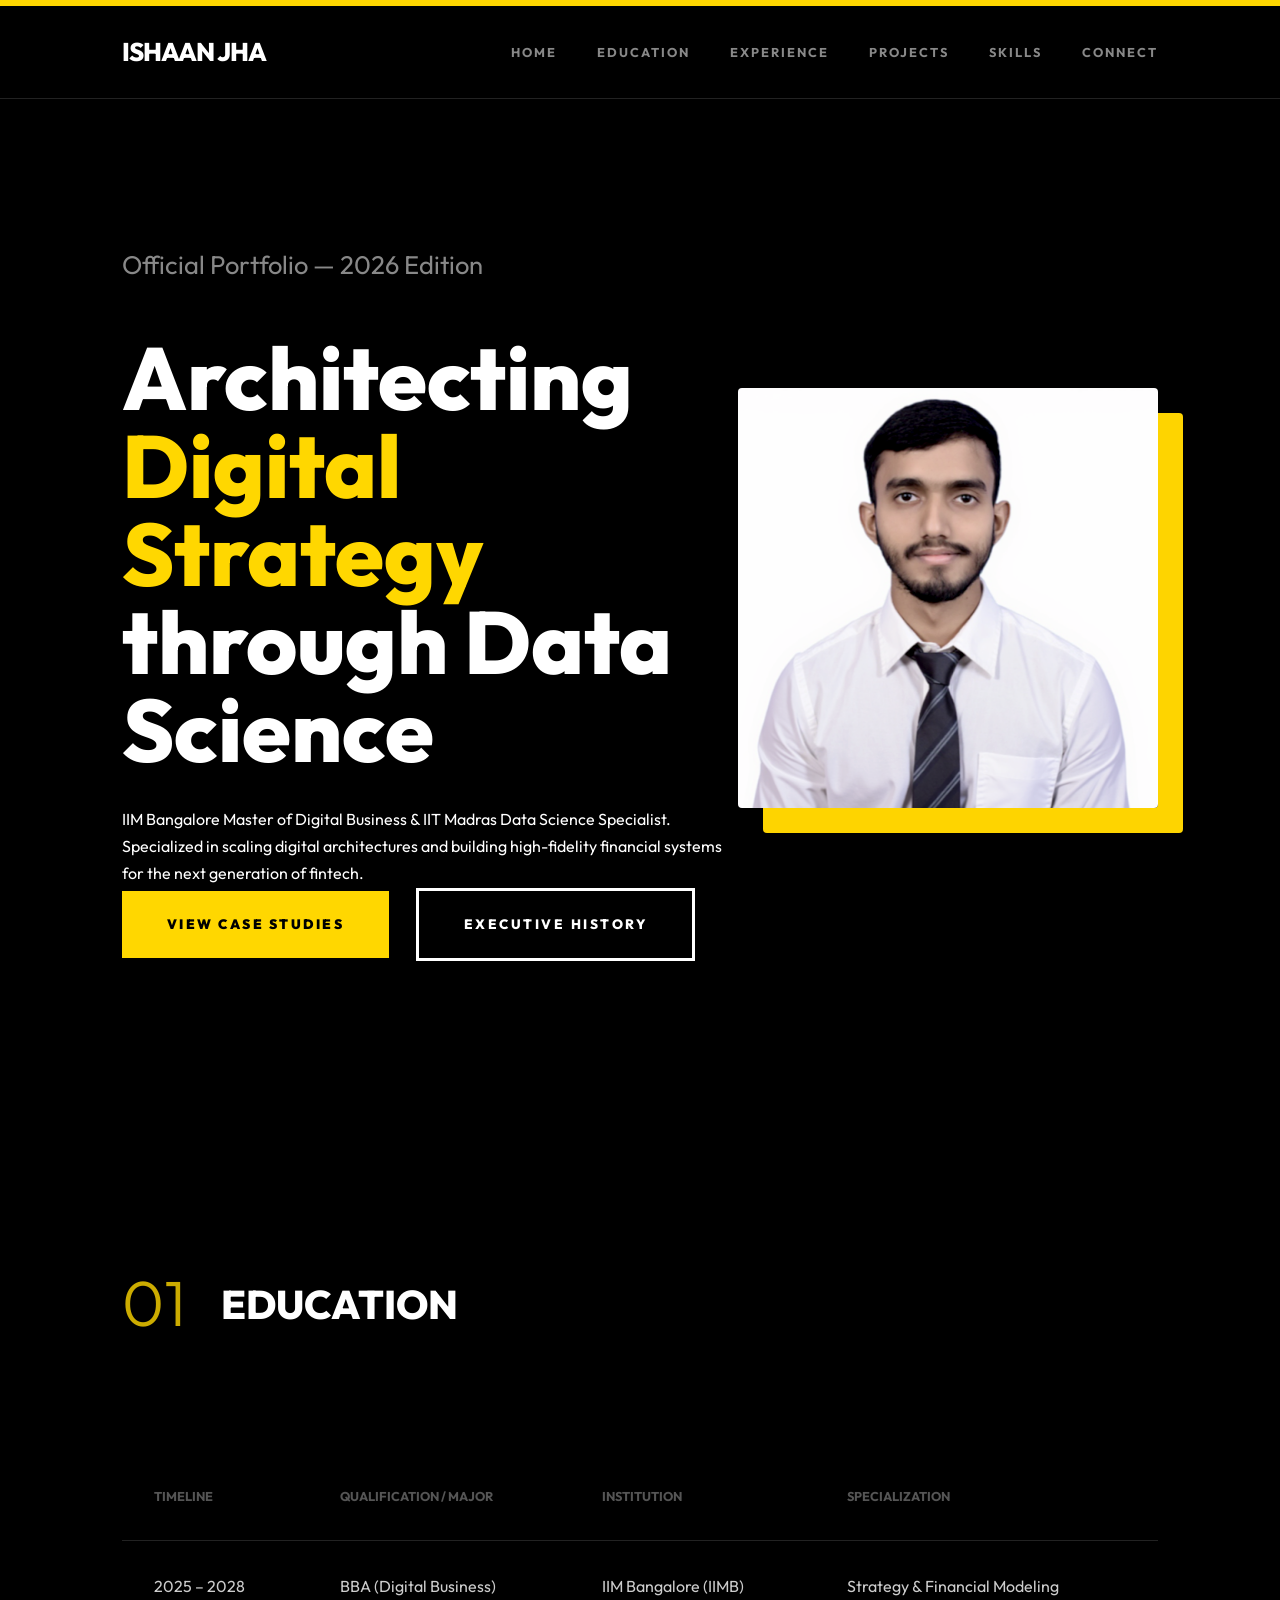
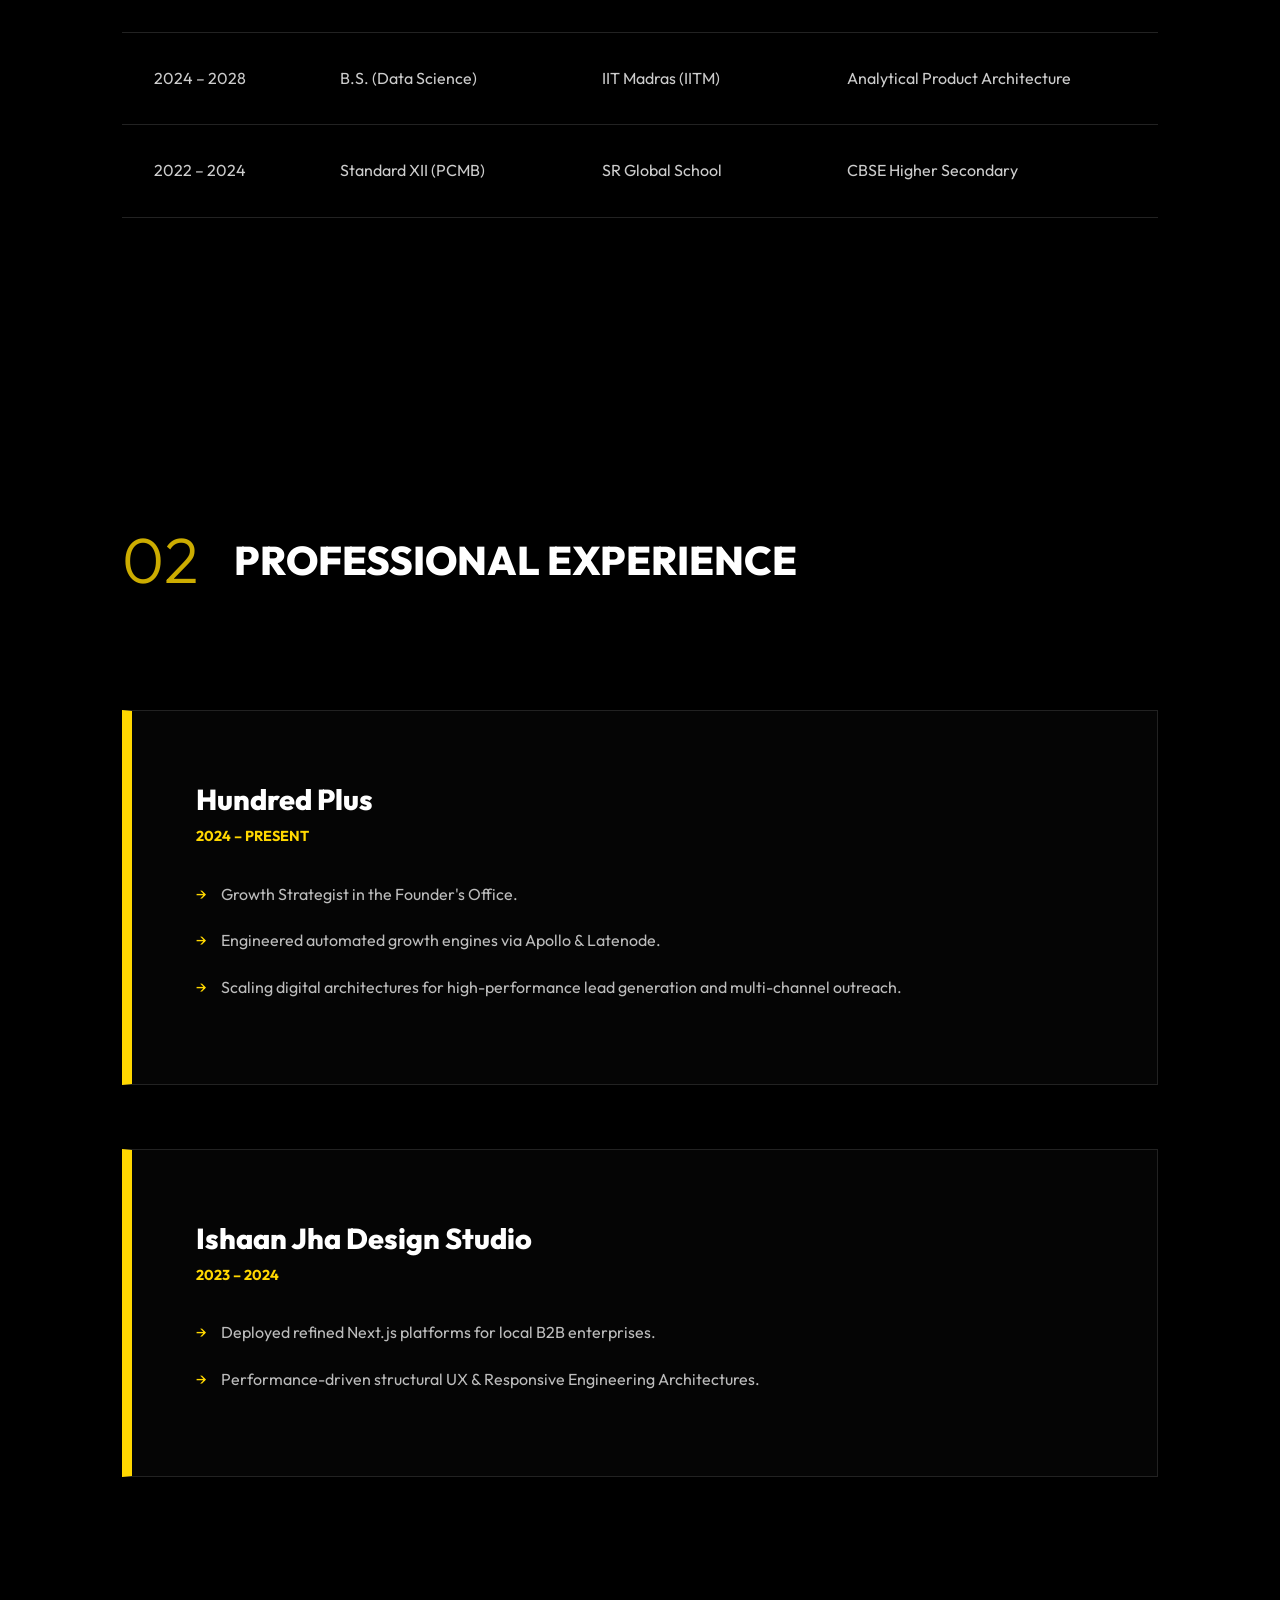
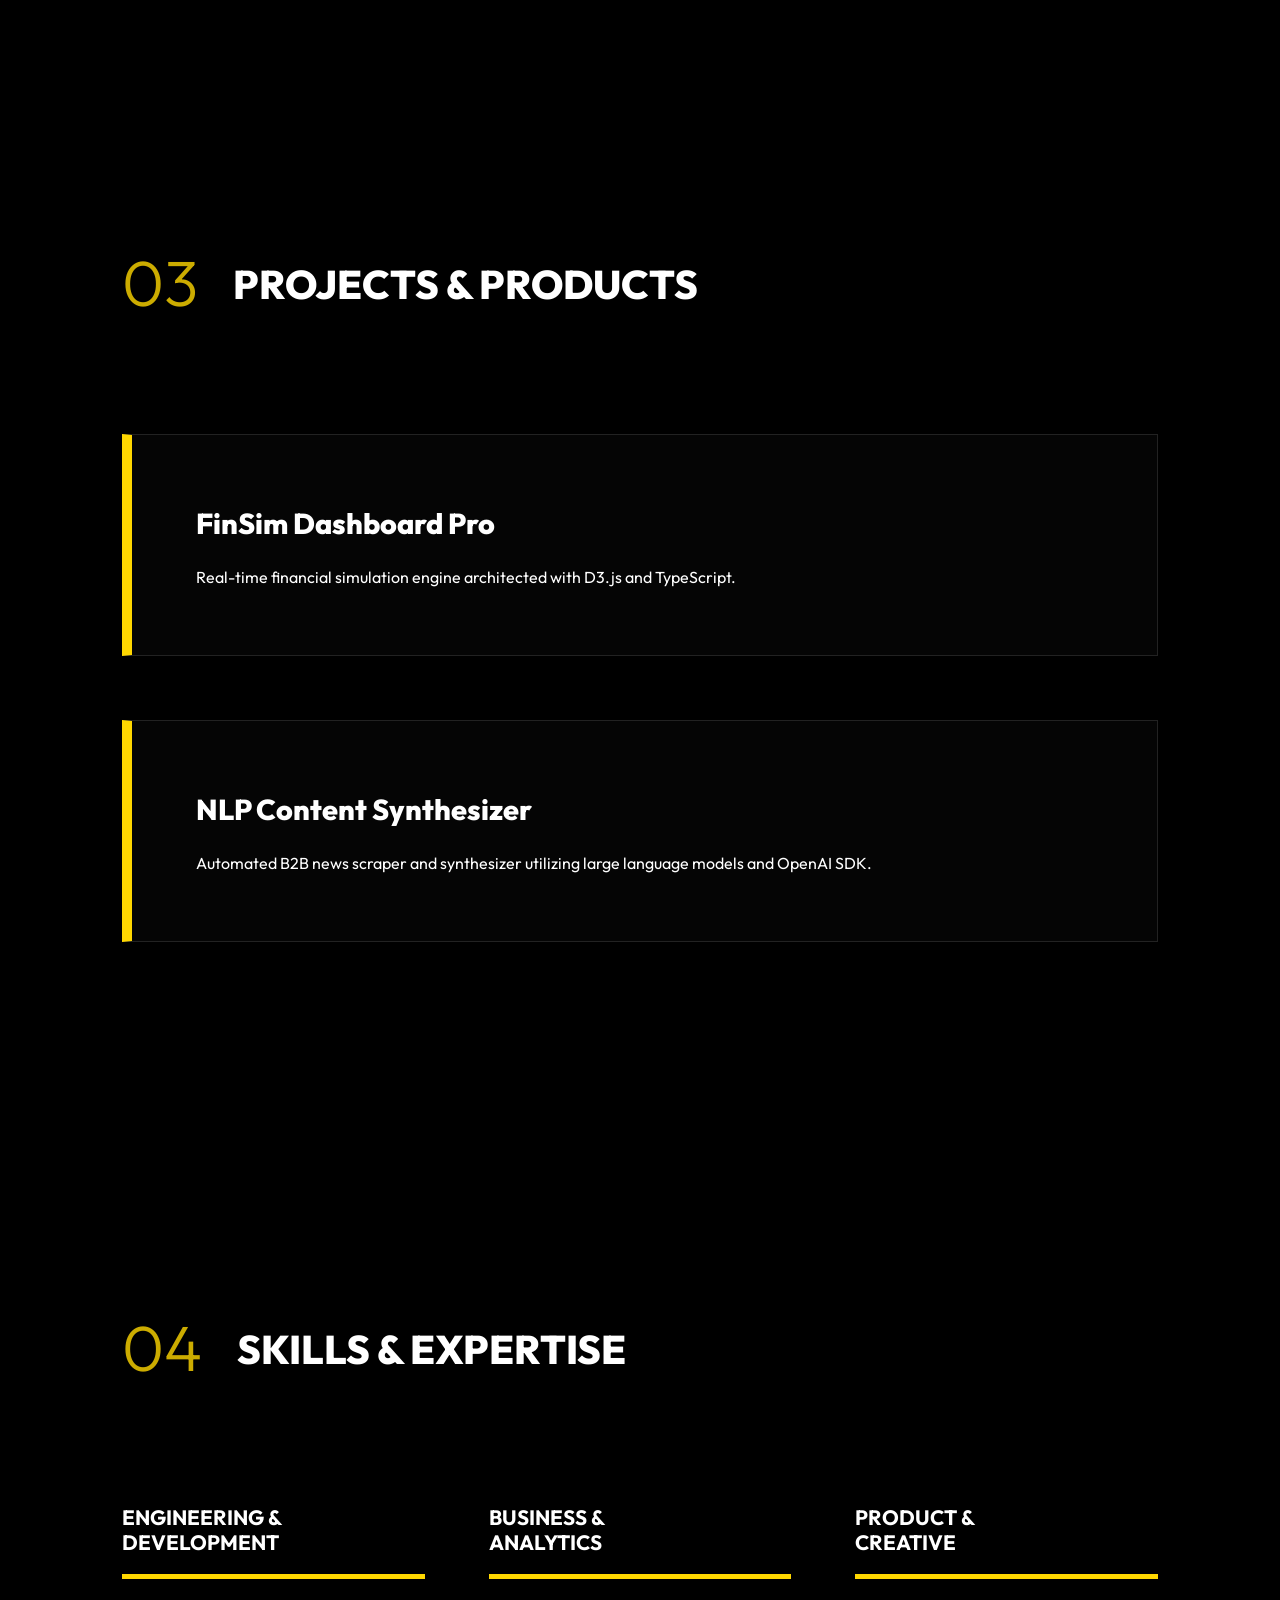
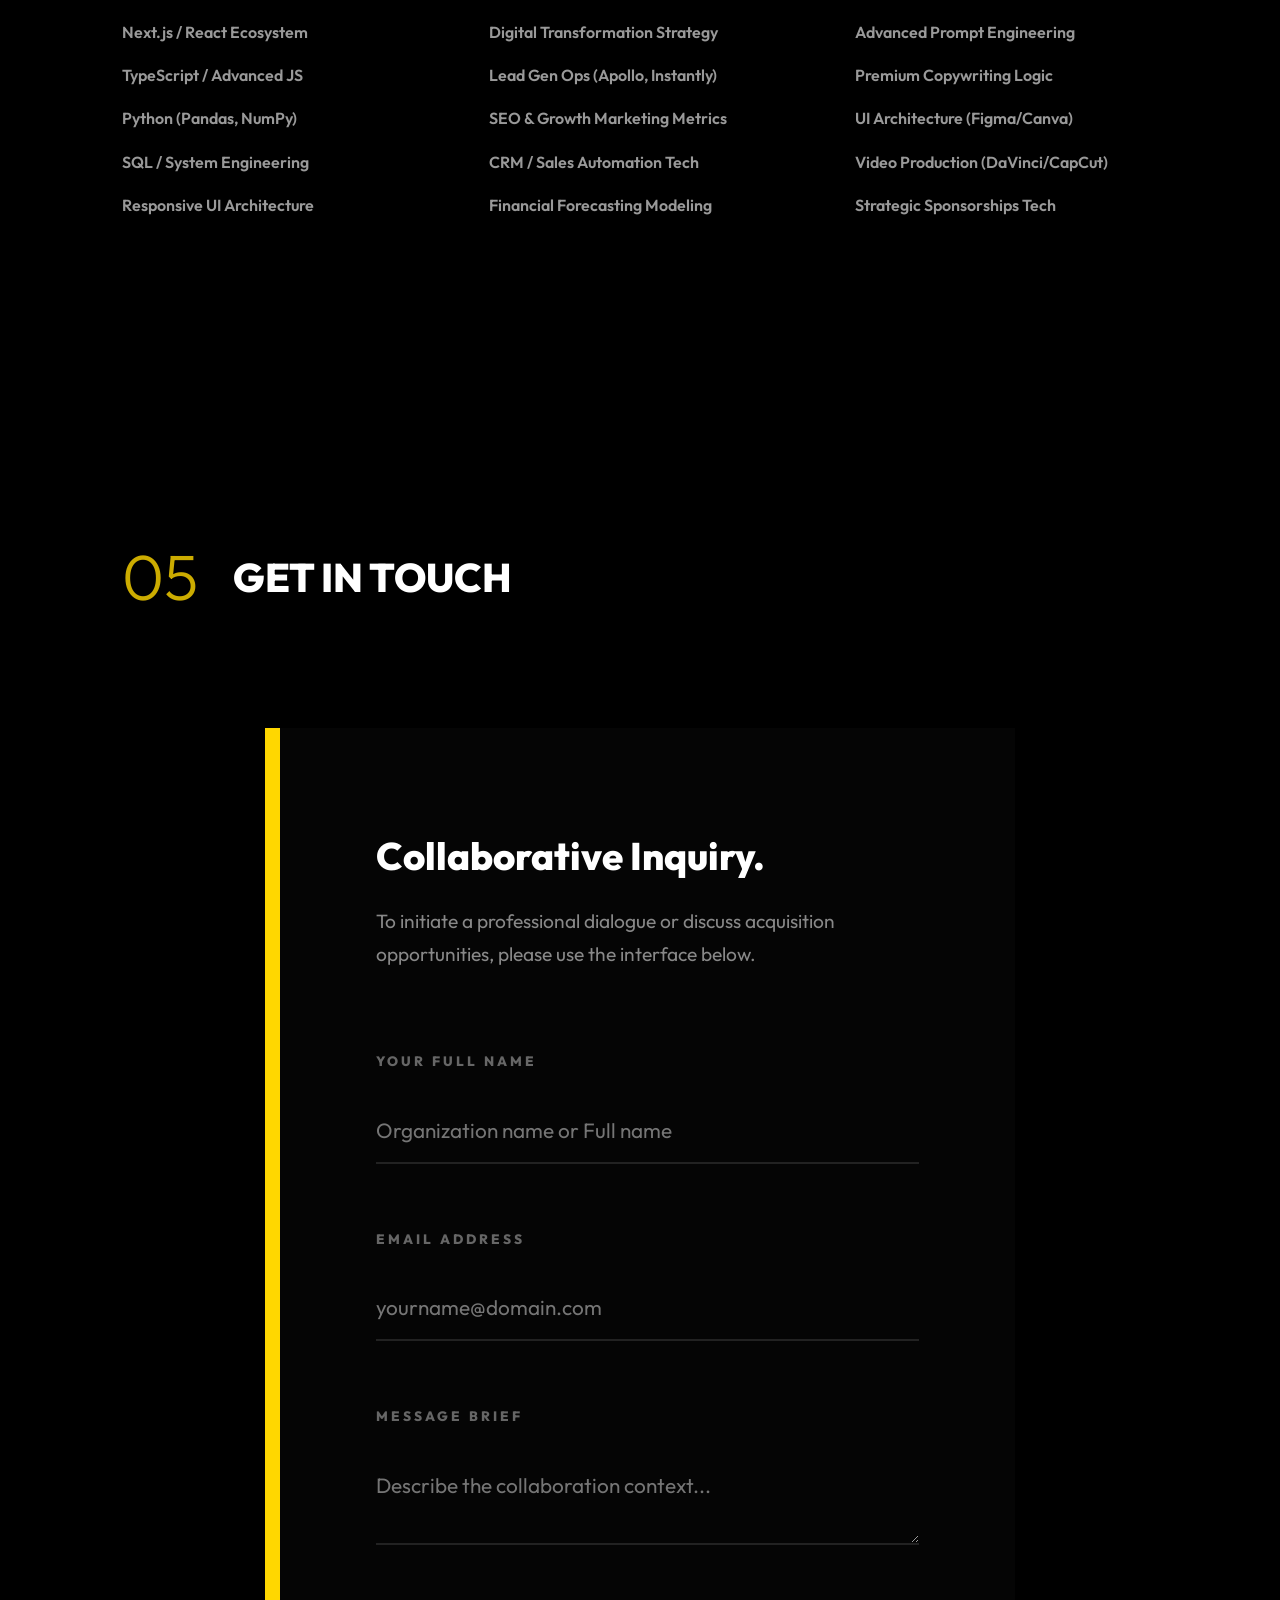
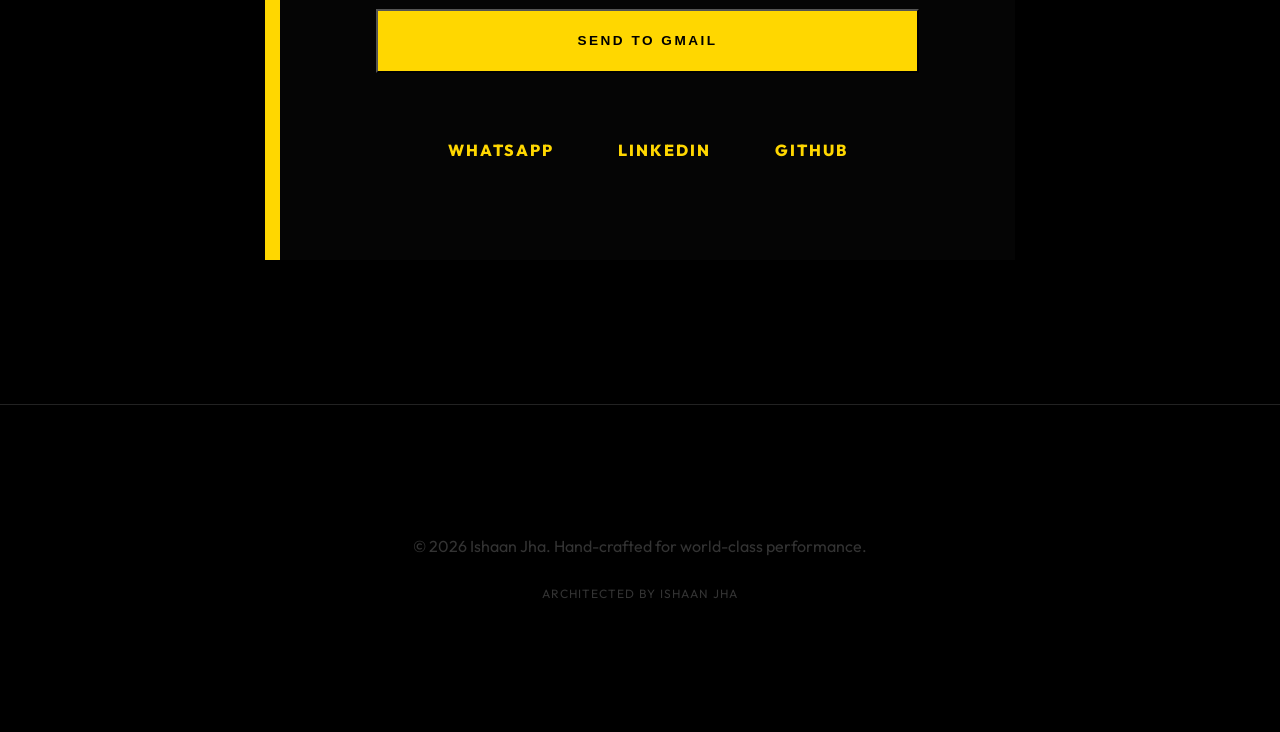
==== commit 6c6569ef: "UI Overhaul: Implemented 'Obsidian Noir' dark theme for premium professional aesthetic. Maintained p" ====
--- a/index.html
+++ b/index.html
@@ -2,12 +2,12 @@
 <html lang="en">
 <head>
     <!-- 
-        PROPRIETARY ARCHITECTURE: ISHAAN JHA | 2026 EDITION
-        Hand-crafted for High-Fidelity Professional Showcase
+        PROPRIETARY ARCHITECTURE: ISHAAN JHA | OBSIDIAN DARK EDITION
+        ENGINEERED FOR PREMIUM DIGITAL STRATEGY | 2026 
     -->
     <meta charset="UTF-8">
     <meta name="viewport" content="width=device-width, initial-scale=1.0">
-    <meta name="description" content="Portfolio of Ishaan Jha - Specializing in Digital Strategy & Product Architecture. IIM Bangalore and IIT Madras background.">
+    <meta name="description" content="Official Portfolio of Ishaan Jha - Specializing in Digital Strategy & Product Architecture. IIM Bangalore and IIT Madras background.">
     <meta name="keywords" content="Ishaan Jha, Digital Business, Data Science, IIM Bangalore, IIT Madras, Founder's Office, Frontend Engineer">
     <title>Ishaan Jha | Digital Strategy & Product Architecture</title>
     <link rel="stylesheet" href="style.css">
@@ -35,11 +35,11 @@
         <!-- MASTER HERO UNIT (EXECUTIVE INITIALIZATION) -->
         <section id="home" class="hero">
             <div class="hero-content">
-                <p class="tagline">Official Portfolio | 2026 Edition</p>
+                <p class="tagline">Official Portfolio — 2026 Edition</p>
                 <h1>Architecting <span class="accent">Digital Strategy</span> through Data Science</h1>
-                <p class="bio">IIM Bangalore Master of Digital Business & IIT Madras Data Science Graduate. Specialized in scaling digital architectures and building high-fidelity financial systems for the next generation of fintech.</p>
+                <p class="bio">IIM Bangalore Master of Digital Business & IIT Madras Data Science Specialist. Specialized in scaling digital architectures and building high-fidelity financial systems for the next generation of fintech.</p>
                 <div class="cta-buttons">
-                    <a href="#projects" class="btn primary">View Case Studies</a>
+                    <a href="#projects" class="btn primary" style="background-color: #ffd700; color: #000;">View Case Studies</a>
                     <a href="#experience" class="btn secondary">Executive History</a>
                 </div>
             </div>
@@ -48,7 +48,7 @@
             </div>
         </section>
 
-        <!-- 01 EDUCATION CHRONOLOGY -->
+        <!-- EDUCATION ARCHITECTURE -->
         <section id="education">
             <h2 class="section-title">Education</h2>
             <div class="table-container">
@@ -85,7 +85,7 @@
             </div>
         </section>
 
-        <!-- 02 PROFESSIONAL TIMELINE -->
+        <!-- PROFESSIONAL CHRONICLE -->
         <section id="experience">
             <h2 class="section-title">Professional Experience</h2>
             <div class="experience-stack">
@@ -96,7 +96,7 @@
                         <ul>
                             <li>Growth Strategist in the Founder's Office.</li>
                             <li>Engineered automated growth engines via Apollo & Latenode.</li>
-                            <li>Scaling digital architectures for high-performance lead generation.</li>
+                            <li>Scaling digital architectures for high-performance lead generation and multi-channel outreach.</li>
                         </ul>
                     </div>
                 </article>
@@ -107,40 +107,30 @@
                     <div class="details">
                         <ul>
                             <li>Deployed refined Next.js platforms for local B2B enterprises.</li>
-                            <li>Performance-driven structural UX & Responsive Engineering.</li>
+                            <li>Performance-driven structural UX & Responsive Engineering Architectures.</li>
                         </ul>
                     </div>
                 </article>
             </div>
         </section>
 
-        <!-- 03 PRODUCT CASE STUDIES -->
+        <!-- PROJECTS & PRODUCTS (HIGH FIDELITY) -->
         <section id="projects">
             <h2 class="section-title">Projects & Products</h2>
             <div class="projects-grid">
                 <article class="project-card">
                     <h3>FinSim Dashboard Pro</h3>
                     <p>Real-time financial simulation engine architected with D3.js and TypeScript.</p>
-                    <div class="project-tech">
-                        <span>TypeScript</span>
-                        <span>D3.js</span>
-                        <span>React</span>
-                    </div>
                 </article>
 
                 <article class="project-card">
                     <h3>NLP Content Synthesizer</h3>
-                    <p>Automated B2B news scraper and synthesizer utilizing large language models.</p>
-                    <div class="project-tech">
-                        <span>Python</span>
-                        <span>OpenAI SDK</span>
-                        <span>Pandas</span>
-                    </div>
-                </article>
-            </div>
-        </section>
-
-        <!-- 04 SYMMETRIC EXPERTISE GRID -->
+                    <p>Automated B2B news scraper and synthesizer utilizing large language models and OpenAI SDK.</p>
+                </article>
+            </div>
+        </section>
+
+        <!-- EXPERTISE SEGMENT (SYMMETRIC GRID) -->
         <section id="skills">
             <h2 class="section-title">Skills & Expertise</h2>
             <div class="skills-container">
@@ -179,12 +169,12 @@
             </div>
         </section>
 
-        <!-- 05 BOUTIQUE CONTACT MODULE -->
+        <!-- BOUTIQUE CONTACT MODULE -->
         <section id="connect">
             <h2 class="section-title">Get In Touch</h2>
             <div class="contact-box">
                 <h3>Collaborative Inquiry.</h3>
-                <p>Send a direct message to initiate a professional dialogue or discuss acquisition opportunities.</p>
+                <p>To initiate a professional dialogue or discuss acquisition opportunities, please use the interface below.</p>
                 
                 <form id="contactForm" onsubmit="event.preventDefault(); handleCompose();">
                     <div class="form-group">
@@ -203,7 +193,7 @@
                     </div>
 
                     <div class="form-action">
-                        <button type="submit" class="btn primary full-width" style="width: 100%;">SEND TO GMAIL</button>
+                        <button type="submit" class="btn primary" style="width: 100%; background-color: #ffd700; color: #000; font-weight: 900;">SEND TO GMAIL</button>
                     </div>
                 </form>
 
@@ -218,13 +208,13 @@
 
     <footer>
         <p>&copy; 2026 Ishaan Jha. Hand-crafted for world-class performance.</p>
-        <p style="font-size: 0.7rem; color: #555; margin-top: 1rem;">Architected by Ishaan Jha.</p>
+        <p style="font-size: 0.75rem; color: #333; margin-top: 1.5rem; letter-spacing: 1px;">ARCHITECTED BY ISHAAN JHA</p>
     </footer>
 
     <script>
         /**
-         * DIRECT COMMUNICATIONS HANDLER
-         * Constructs and opens a tailored Gmail composition URL.
+         * HAND-CRAFTED DOM INTEGRATION
+         * Handles direct communication via dynamic Gmail link generation.
          */
         function handleCompose() {
             const name = document.getElementById('userName').value;
--- a/style.css
+++ b/style.css
@@ -1,44 +1,46 @@
 /* 
    ---------------------------------------------------------
-   PROPRIETARY ARCHITECTURAL UI: ISHAAN JHA EDITION
-   Hand-crafted for High-Fidelity Professional Showcase
+   PROPRIETARY ARCHITECTURAL UI: ISHAAN JHA | DARK EDITION
+   Hand-crafted for Executive High-Fidelity Professionalism
    ---------------------------------------------------------
 */
 
 :root {
-    --bg-main: #ffffff;
-    --bg-sub: #fdfdfd;
+    --bg-main: #000000;
+    --bg-sub: #0a0a0a;
     --gold: #ffd700;
-    --noir: #000000;
-    --grey-text: #555;
-    --grey-light: #ececec;
-    --tr-smooth: all 0.5s cubic-bezier(0.16, 1, 0.3, 1);
+    --white: #ffffff;
+    --grey-text: #888888;
+    --grey-border: #222222;
+    --card-bg: #050505;
+    --tr-smooth: all 0.6s cubic-bezier(0.16, 1, 0.3, 1);
     --tr-fast: all 0.2s ease-out;
 }
 
-/* Global Foundations */
+/* Global Reset & Body Foundations */
 * {
     margin: 0;
     padding: 0;
     box-sizing: border-box;
+    -webkit-font-smoothing: antialiased;
 }
 
 body {
     font-family: 'Outfit', sans-serif;
-    color: var(--noir);
     background: var(--bg-main);
+    color: var(--white);
     line-height: 1.7;
     counter-reset: sec;
 }
 
-/* Navigation - Minimalist Noir */
+/* Navigation - Obsidian Blur */
 header {
     position: sticky;
     top: 0;
-    background: rgba(255,255,255,0.98);
-    backdrop-filter: blur(10px);
-    border-top: 8px solid var(--gold);
-    border-bottom: 1px solid var(--grey-light);
+    background: rgba(0, 0, 0, 0.95);
+    backdrop-filter: blur(20px);
+    border-top: 6px solid var(--gold);
+    border-bottom: 1px solid var(--grey-border);
     z-index: 9999;
 }
 
@@ -51,7 +53,13 @@
     align-items: center;
 }
 
-.logo { font-size: 1.5rem; font-weight: 800; text-transform: uppercase; letter-spacing: -1px; }
+.logo { 
+    font-size: 1.6rem; 
+    font-weight: 800; 
+    text-transform: uppercase; 
+    letter-spacing: -1px; 
+    color: var(--white);
+}
 
 .nav-links { display: flex; list-style: none; gap: 2.5rem; }
 .nav-links a { 
@@ -62,146 +70,160 @@
     letter-spacing: 2px;
     transition: var(--tr-fast);
 }
-.nav-links a:hover { color: var(--noir); }
+.nav-links a:hover { color: var(--gold); }
 
 /* Section Architecture */
-section { padding: 8rem 2rem; max-width: 1100px; margin: 0 auto; }
+section { padding: 9rem 2rem; max-width: 1100px; margin: 0 auto; }
 
 .section-title {
     font-size: 2.5rem;
     font-weight: 800;
-    margin-bottom: 5rem;
+    margin-bottom: 6rem;
     display: flex;
     align-items: center;
     text-transform: uppercase;
+    color: var(--white);
 }
 
 .section-title::before {
     content: "0" counter(sec);
     counter-increment: sec;
-    font-size: 3.5rem;
+    font-size: 4rem;
     color: var(--gold);
-    margin-right: 30px;
+    margin-right: 35px;
     font-weight: 300;
-}
-
-/* Hero Section - High Polish */
+    opacity: 0.8;
+}
+
+/* Hero Section - The Gold Standard */
 .hero { display: flex; align-items: center; justify-content: space-between; min-height: 85vh; }
-.hero-content h1 { font-size: 5rem; line-height: 1.05; font-weight: 800; margin-bottom: 2rem; }
-.hero .accent { position: relative; z-index: 1; }
-.hero .accent::after {
-    content: "";
-    position: absolute;
-    bottom: 10%;
-    left: -2%;
-    width: 104%;
-    height: 18px;
-    background: var(--gold);
-    z-index: -1;
-}
-
-.tagline { font-size: 1.5rem; color: var(--grey-text); margin-bottom: 2.5rem; }
-.profile-img { width: 400px; height: 400px; object-fit: cover; box-shadow: 25px 25px 0 var(--gold); }
+.hero-content h1 { font-size: 5.5rem; line-height: 1; font-weight: 800; margin-bottom: 2rem; color: var(--white); }
+.hero .accent { position: relative; z-index: 1; color: var(--gold); }
+
+.tagline { font-size: 1.6rem; color: var(--grey-text); margin-bottom: 3rem; }
+.hero-image { position: relative; }
+.profile-img { 
+    width: 420px; 
+    height: 420px; 
+    object-fit: cover; 
+    border-radius: 4px;
+    box-shadow: 25px 25px 0 var(--gold);
+    filter: brightness(0.95) contrast(1.1);
+}
 
 .btn {
-    padding: 1.3rem 2.5rem;
+    padding: 1.4rem 2.8rem;
     text-decoration: none;
     font-weight: 800;
     text-transform: uppercase;
-    letter-spacing: 2px;
-    font-size: 0.8rem;
+    letter-spacing: 2.5px;
+    font-size: 0.85rem;
     transition: var(--tr-smooth);
     display: inline-block;
 }
-.btn.primary { background: var(--noir); color: white; margin-right: 1.5rem; }
-.btn.secondary { border: 3px solid var(--noir); color: var(--noir); }
-.btn:hover { transform: translateY(-3px); box-shadow: 0 15px 40px rgba(0,0,0,0.1); }
-
-/* Symmetric Expertise - Precision Alignment */
+.btn.primary { background: var(--gold); color: var(--noir); margin-right: 1.5rem; font-weight: 900; }
+.btn.secondary { border: 3px solid var(--white); color: var(--white); }
+.btn:hover { transform: translateY(-5px); box-shadow: 0 20px 50px rgba(255, 215, 0, 0.15); }
+
+/* Experience & Projects (Dark Cards) */
+.timeline-item, .project-card {
+    background: var(--card-bg);
+    padding: 4rem;
+    border: 1px solid var(--grey-border);
+    border-left: 10px solid var(--gold);
+    margin-bottom: 4rem;
+    transition: var(--tr-smooth);
+}
+.timeline-item:hover, .project-card:hover { 
+    transform: translateY(-12px); 
+    box-shadow: 0 40px 100px rgba(0,0,0,0.4); 
+    border-color: #333;
+}
+
+.company, .project-card h3 { font-size: 1.8rem; font-weight: 800; color: var(--white); margin-bottom: 1rem; }
+.duration { display: block; color: var(--gold); font-weight: 700; font-size: 0.9rem; margin-bottom: 2rem; }
+.details ul { list-style: none; }
+.details li { color: #bcbcbc; margin-bottom: 1.2rem; position: relative; padding-left: 25px; }
+.details li::before { content: "→"; position: absolute; left: 0; color: var(--gold); }
+
+/* Symmetric Expertise - Dark Precision */
 .skills-container { display: grid; grid-template-columns: repeat(3, 1fr); gap: 4rem; }
 
 .skill-category h3 {
-    min-height: 4.5rem; /* Forces consistent vertical height for alignment */
+    height: 5rem;
     display: flex;
     align-items: flex-end;
-    font-size: 1.2rem;
+    font-size: 1.3rem;
     text-transform: uppercase;
     line-height: 1.2;
     margin-bottom: 2.5rem;
     border-bottom: 5px solid var(--gold);
     padding-bottom: 1.2rem;
-    width: 100%; /* Ensures horizontal lines are symmetrical in width */
-}
-
-.skill-category li { list-style: none; margin-bottom: 0.8rem; font-weight: 500; color: #333; }
-
-/* Experience & Projects */
-.timeline-item, .project-card {
-    background: white;
-    padding: 3.5rem;
-    border: 1px solid var(--grey-light);
-    border-left: 10px solid var(--gold);
-    margin-bottom: 3.5rem;
-    transition: var(--tr-smooth);
-}
-.timeline-item:hover, .project-card:hover { transform: translateY(-10px); box-shadow: 0 40px 80px rgba(0,0,0,0.06); }
-
-/* Boutique Contact Interface - ZERO Overlap Protocol */
+    width: 100%;
+    color: var(--white);
+}
+
+.skill-category li { list-style: none; margin-bottom: 1rem; font-weight: 600; color: #999; }
+
+/* Education Matrix */
+.education-table { width: 100%; border-collapse: collapse; margin-top: 2rem; }
+.education-table th { text-align: left; color: #555; text-transform: uppercase; font-size: 0.8rem; padding: 2rem; border-bottom: 1px solid var(--grey-border); }
+.education-table td { padding: 2rem; border-bottom: 1px solid var(--grey-border); color: #ccc; }
+
+/* Boutique Contact - Obsidian Form */
 .contact-box {
-    max-width: 700px;
+    max-width: 750px;
     margin: 0 auto;
-    padding: 5rem;
-    background: white;
-    box-shadow: 0 20px 60px rgba(0,0,0,0.04);
+    padding: 6rem;
+    background: var(--card-bg);
+    box-shadow: 0 30px 80px rgba(0,0,0,0.5);
     border-left: 15px solid var(--gold);
 }
 
-.contact-box h3 { font-size: 2.2rem; font-weight: 800; margin-bottom: 1rem; }
-.contact-box p { margin-bottom: 4.5rem; color: var(--grey-text); }
-
-.form-group {
-    margin-bottom: 3.5rem; /* Ample spacing between fields */
+.contact-box h3 { font-size: 2.4rem; font-weight: 800; margin-bottom: 1rem; color: var(--white); }
+.contact-box p { margin-bottom: 5rem; color: var(--grey-text); font-size: 1.2rem; }
+
+.form-group { margin-bottom: 4rem; display: block !important; width: 100%; }
+
+.form-group label {
     display: block !important;
-    width: 100%;
-}
-
-.form-group label {
-    display: block !important; /* Forces label to its own row ABOVE the input */
-    font-size: 0.8rem;
+    font-size: 0.85rem;
     font-weight: 800;
-    color: #999;
-    text-transform: uppercase;
-    letter-spacing: 2.5px;
-    margin-bottom: 1.2rem; /* Clear vertical gap to input */
+    color: #666;
+    text-transform: uppercase;
+    letter-spacing: 3px;
+    margin-bottom: 1.5rem;
 }
 
 .form-group input, .form-group textarea {
-    display: block !important; /* Stacked under the label */
+    display: block !important;
     width: 100% !important;
     border: none;
-    border-bottom: 2px solid var(--grey-light);
-    padding: 1rem 0;
+    border-bottom: 2px solid var(--grey-border);
+    padding: 1.2rem 0;
     font-family: inherit;
-    font-size: 1.2rem;
+    font-size: 1.3rem;
     background: transparent;
+    color: var(--white);
     transition: var(--tr-fast);
 }
 
 .form-group input:focus, .form-group textarea:focus {
-    border-bottom: 3px solid var(--noir);
+    border-bottom: 3px solid var(--gold);
     outline: none;
 }
 
-/* Footer & Socials */
-footer { background: var(--noir); color: white; padding: 7rem 2rem; text-align: center; }
-.social-links { margin-top: 3rem; display: flex; justify-content: center; gap: 3rem; }
-.social-links a { color: var(--gold); text-decoration: none; font-weight: 800; font-size: 0.9rem; }
-
-/* Mobile Stability */
+/* Footer & Global Socials */
+footer { background: #000; color: #333; padding: 8rem 2rem; text-align: center; border-top: 1px solid var(--grey-border); }
+.social-links { margin-top: 4rem; display: flex; justify-content: center; gap: 4rem; }
+.social-links a { color: var(--gold); text-decoration: none; font-weight: 800; font-size: 1rem; letter-spacing: 2px; }
+.social-links a:hover { filter: brightness(1.3); }
+
+/* Responsive Adaptability */
 @media (max-width: 900px) {
     .hero { flex-direction: column-reverse; text-align: center; }
-    .hero-content h1 { font-size: 3.5rem; }
-    .profile-img { margin-left: 0; margin-bottom: 4rem; width: 300px; height: 300px; }
+    .hero-content h1 { font-size: 4rem; }
+    .profile-img { margin-left: 0; margin-bottom: 4rem; width: 320px; height: 320px; }
     .skills-container { grid-template-columns: 1fr; }
-    .contact-box { padding: 3rem 1.5rem; }
-}
+    .contact-box { padding: 4rem 2rem; }
+}
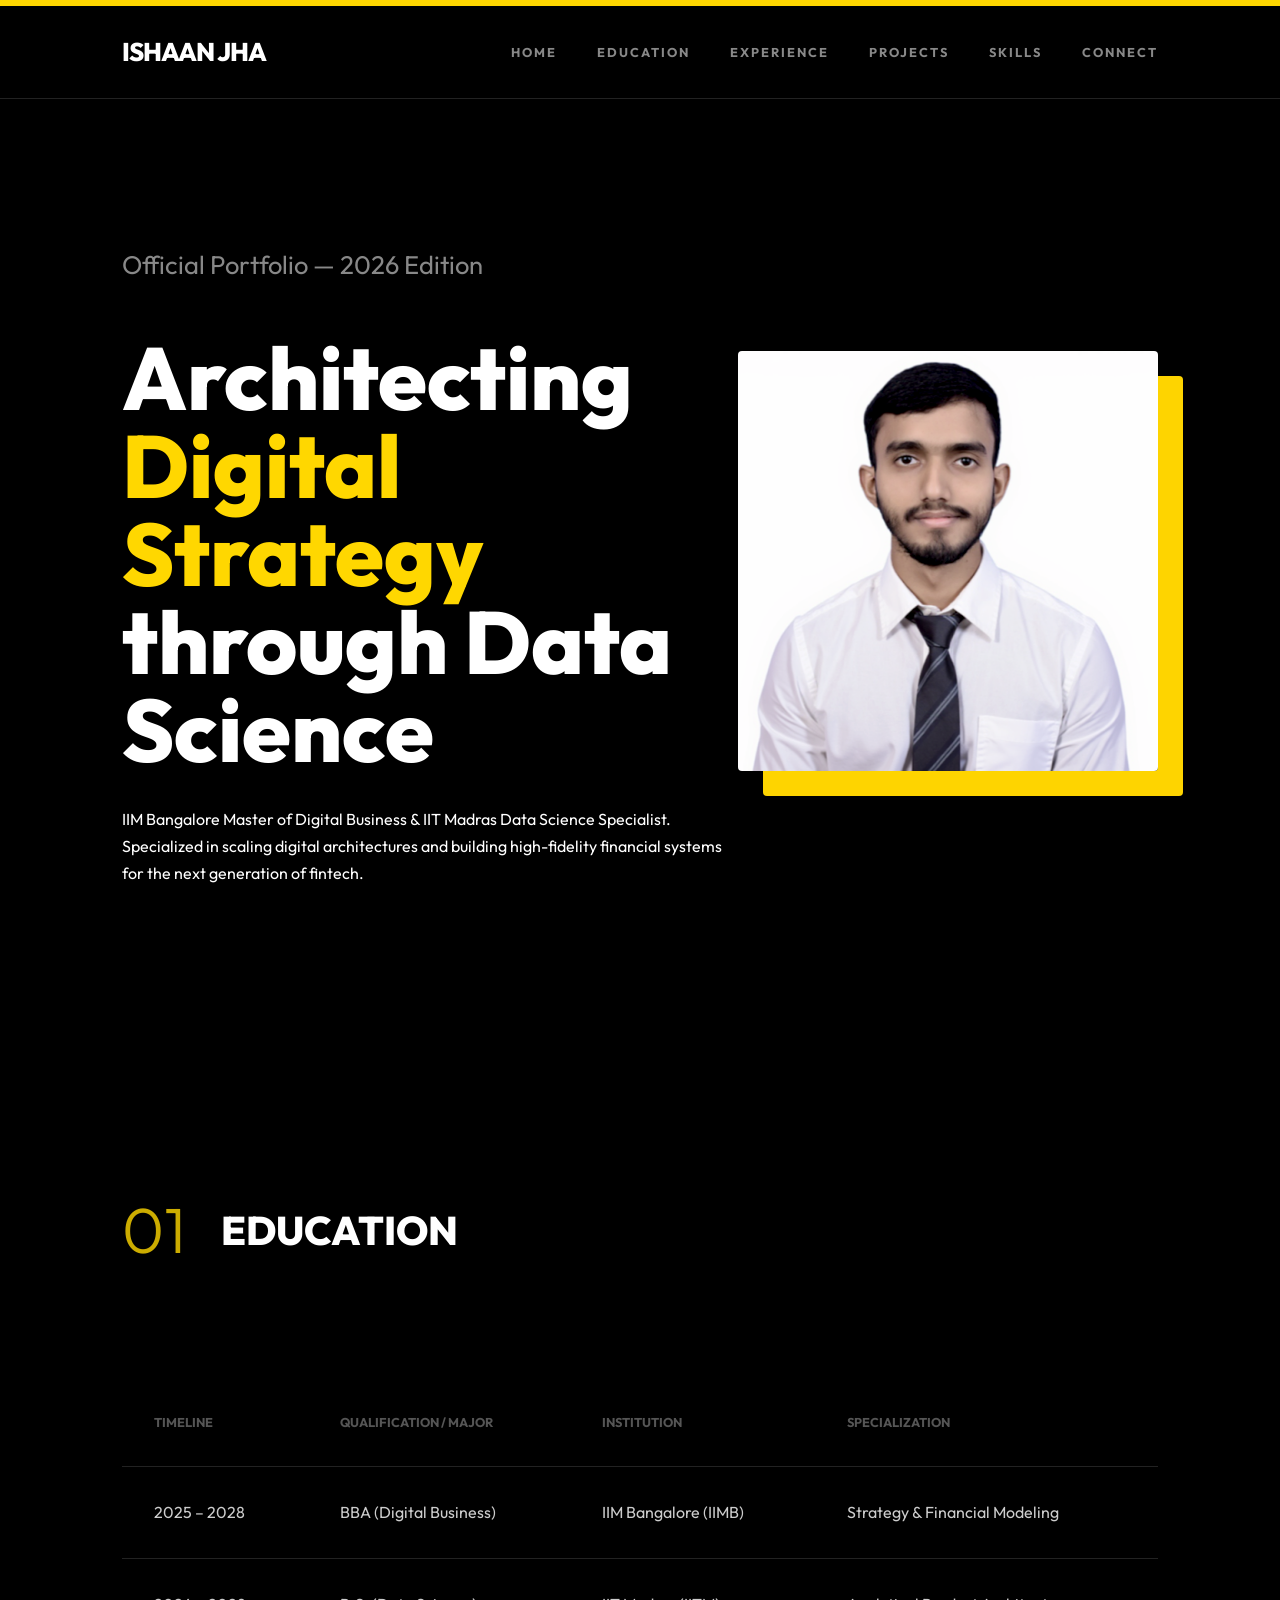
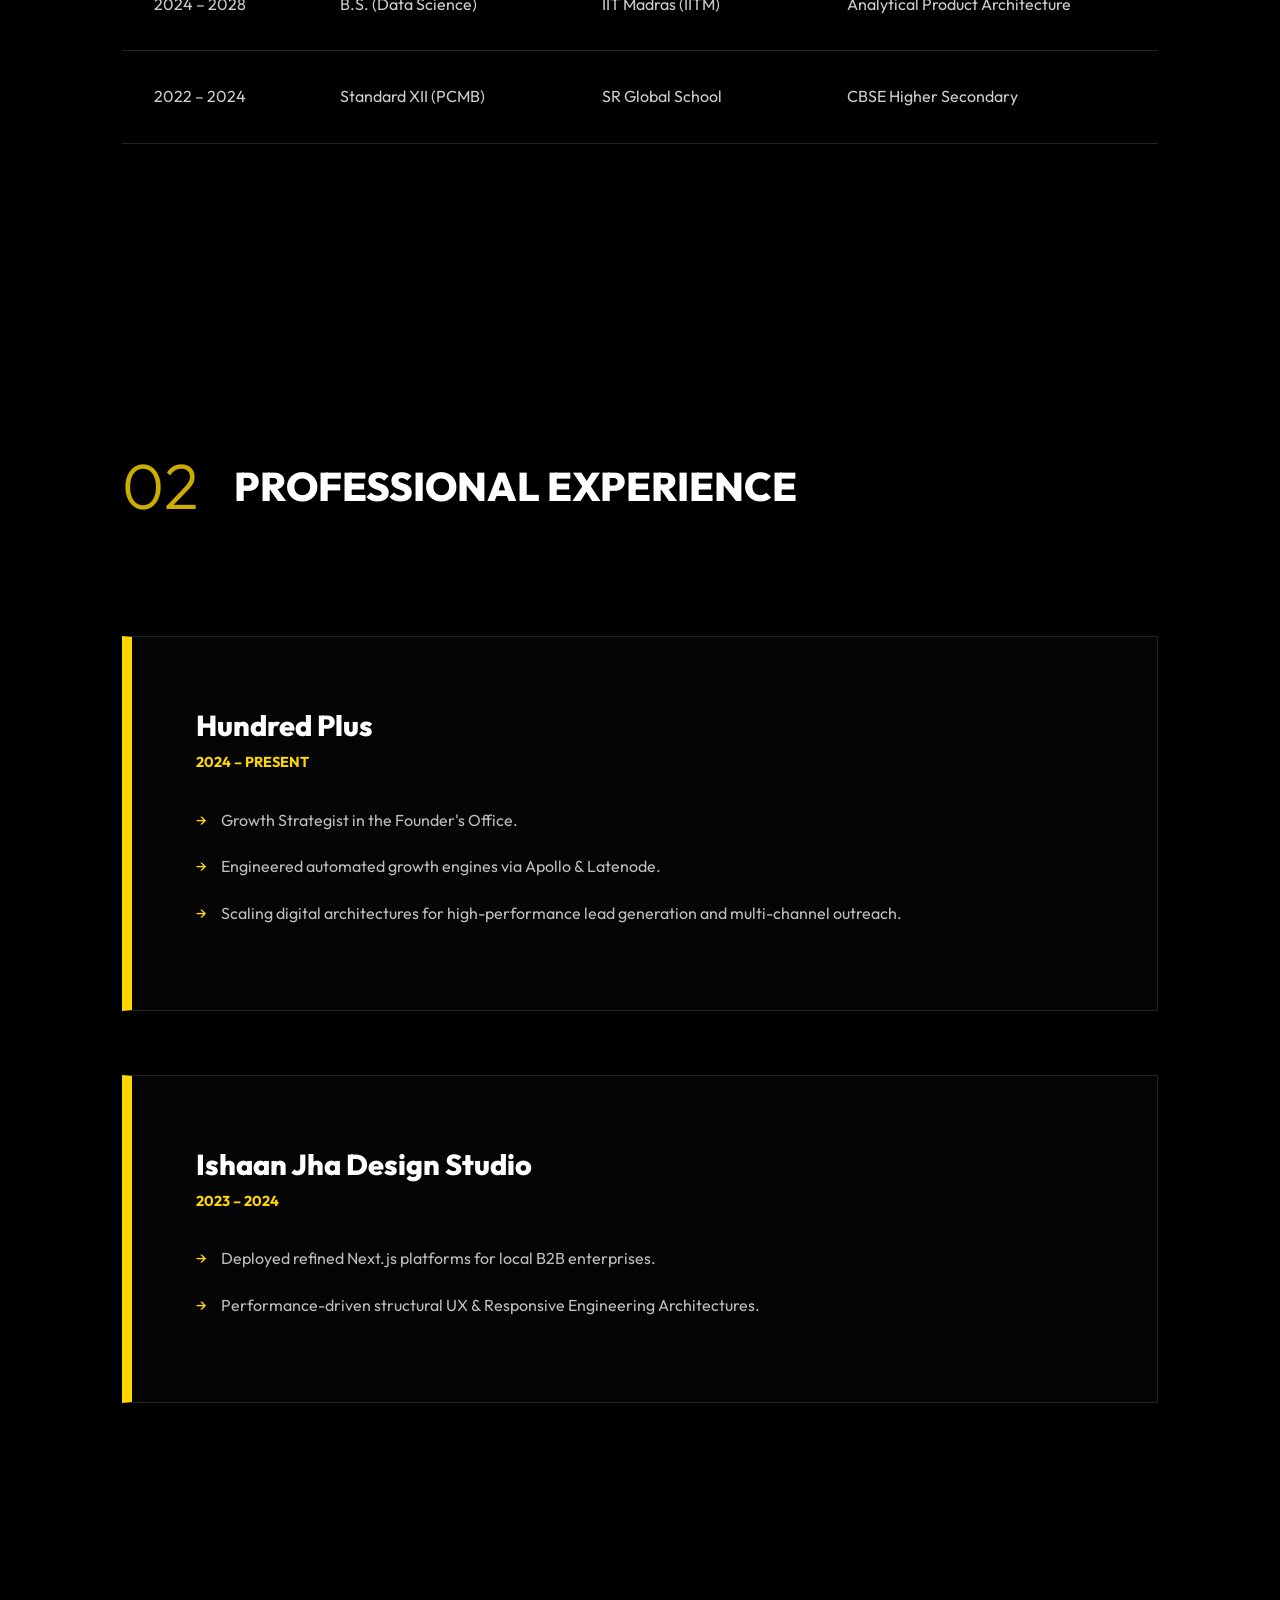
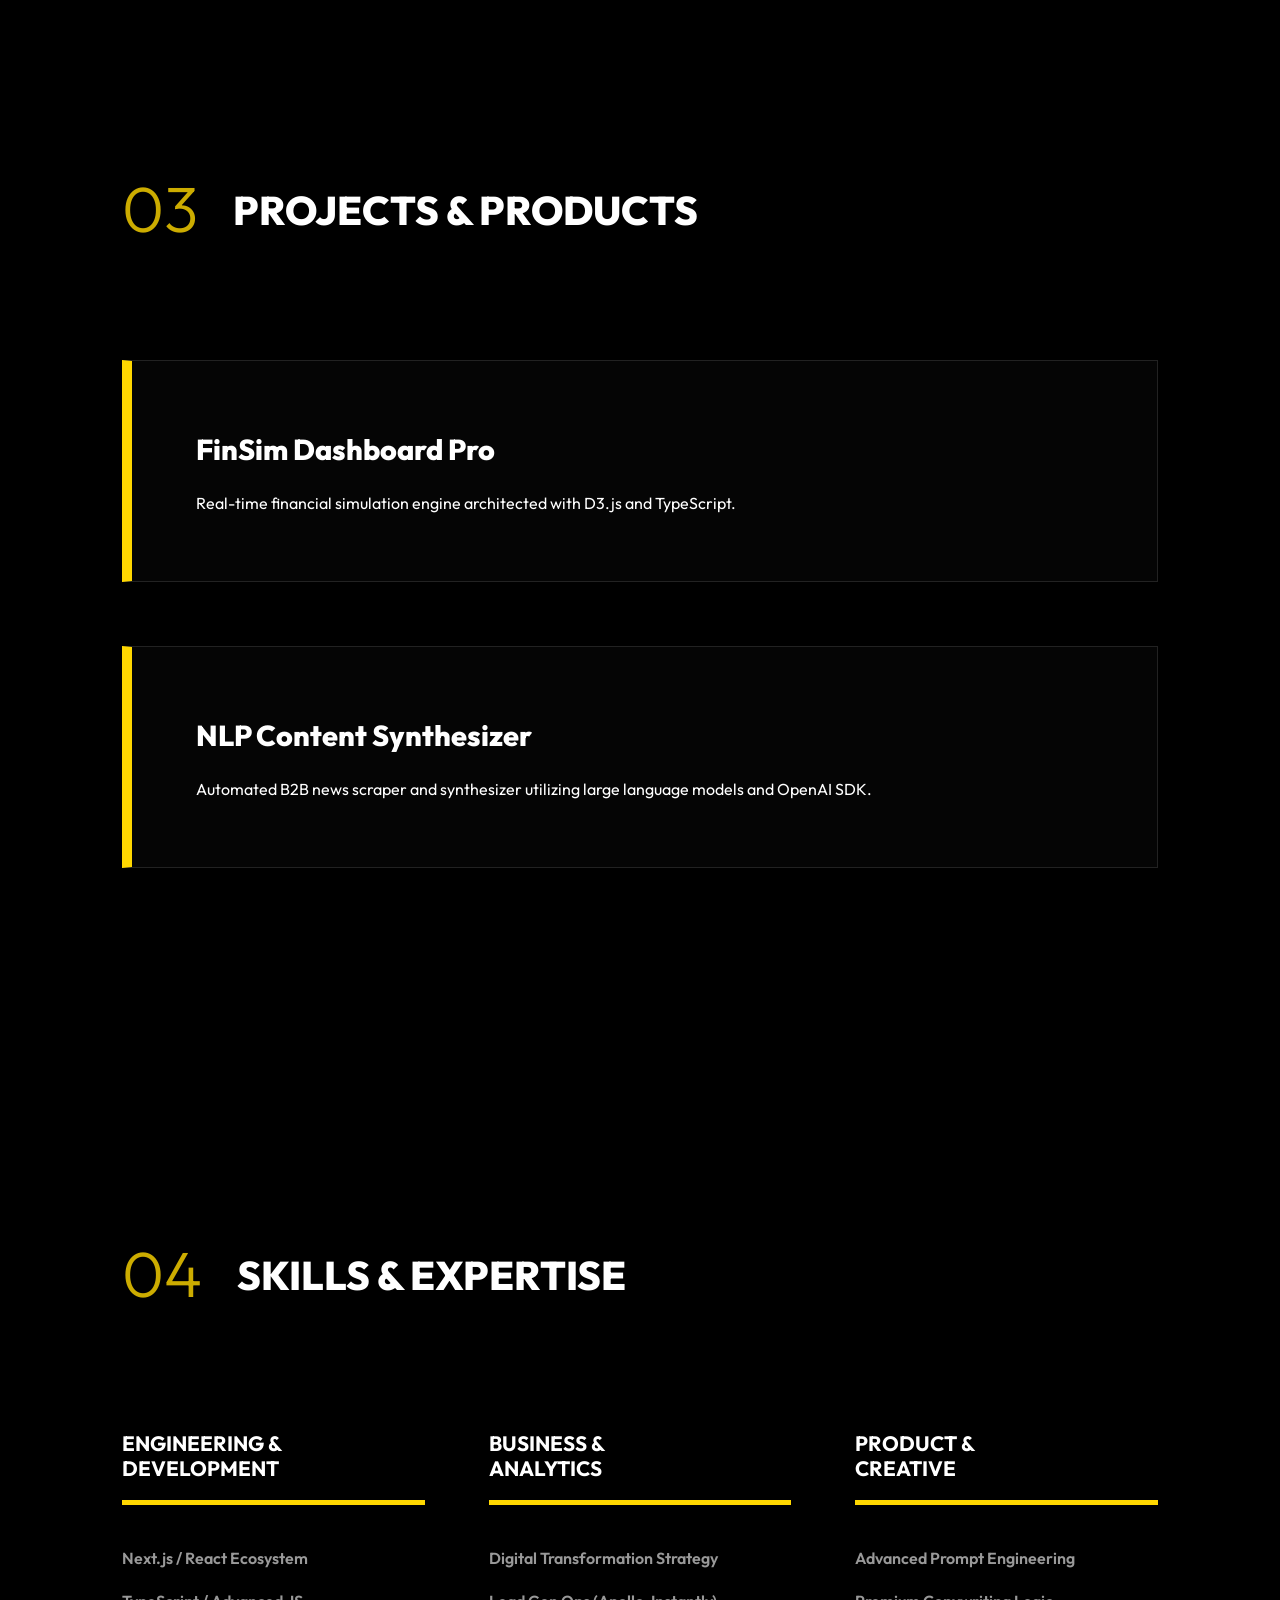
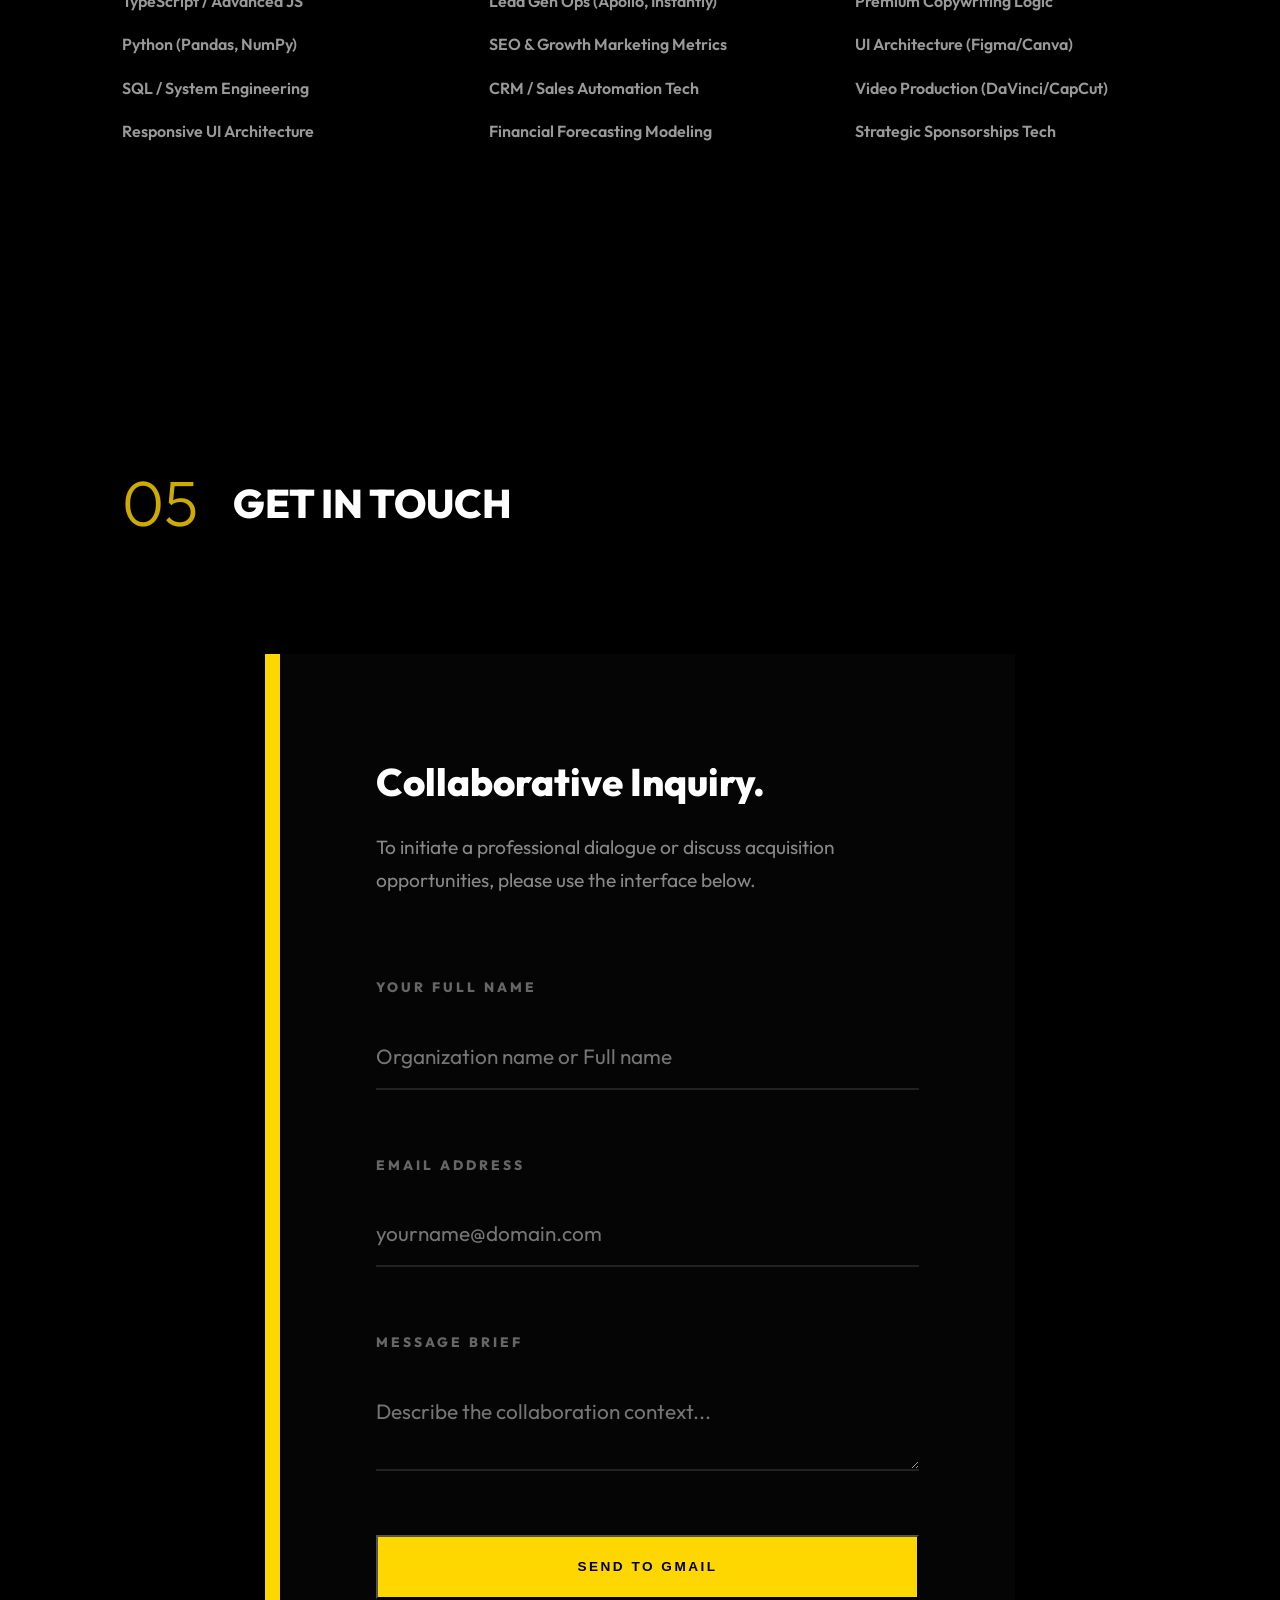
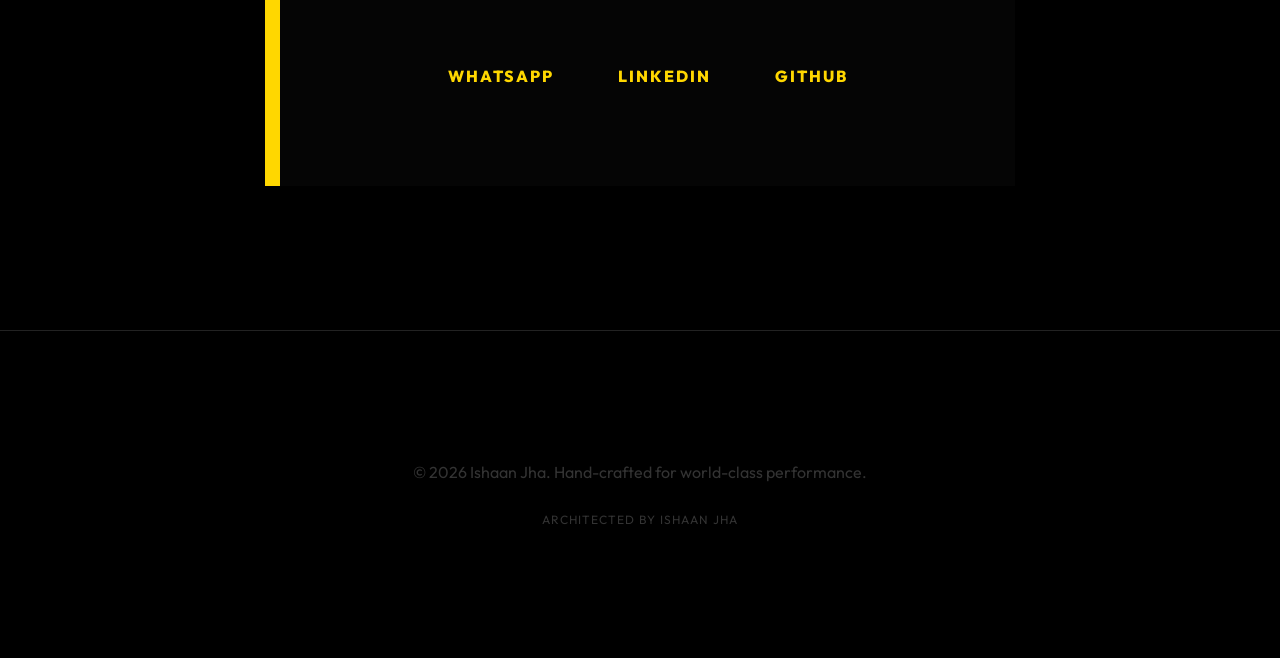
==== commit a18a5d17: "Contact Info Update: Corrected WhatsApp number to 8299147213." ====
--- a/index.html
+++ b/index.html
@@ -38,10 +38,7 @@
                 <p class="tagline">Official Portfolio — 2026 Edition</p>
                 <h1>Architecting <span class="accent">Digital Strategy</span> through Data Science</h1>
                 <p class="bio">IIM Bangalore Master of Digital Business & IIT Madras Data Science Specialist. Specialized in scaling digital architectures and building high-fidelity financial systems for the next generation of fintech.</p>
-                <div class="cta-buttons">
-                    <a href="#projects" class="btn primary" style="background-color: #ffd700; color: #000;">View Case Studies</a>
-                    <a href="#experience" class="btn secondary">Executive History</a>
-                </div>
+
             </div>
             <div class="hero-image">
                 <img src="profile.png" alt="Ishaan Jha - Digital Strategy Portfolio" class="profile-img">
@@ -198,7 +195,7 @@
                 </form>
 
                 <div class="social-links">
-                    <a href="https://wa.me/917307041793" target="_blank">WHATSAPP</a>
+                    <a href="https://wa.me/918299147213" target="_blank">WHATSAPP</a>
                     <a href="https://www.linkedin.com/in/ishaanjha-/" target="_blank">LINKEDIN</a>
                     <a href="https://github.com/ishaanjha021" target="_blank">GITHUB</a>
                 </div>
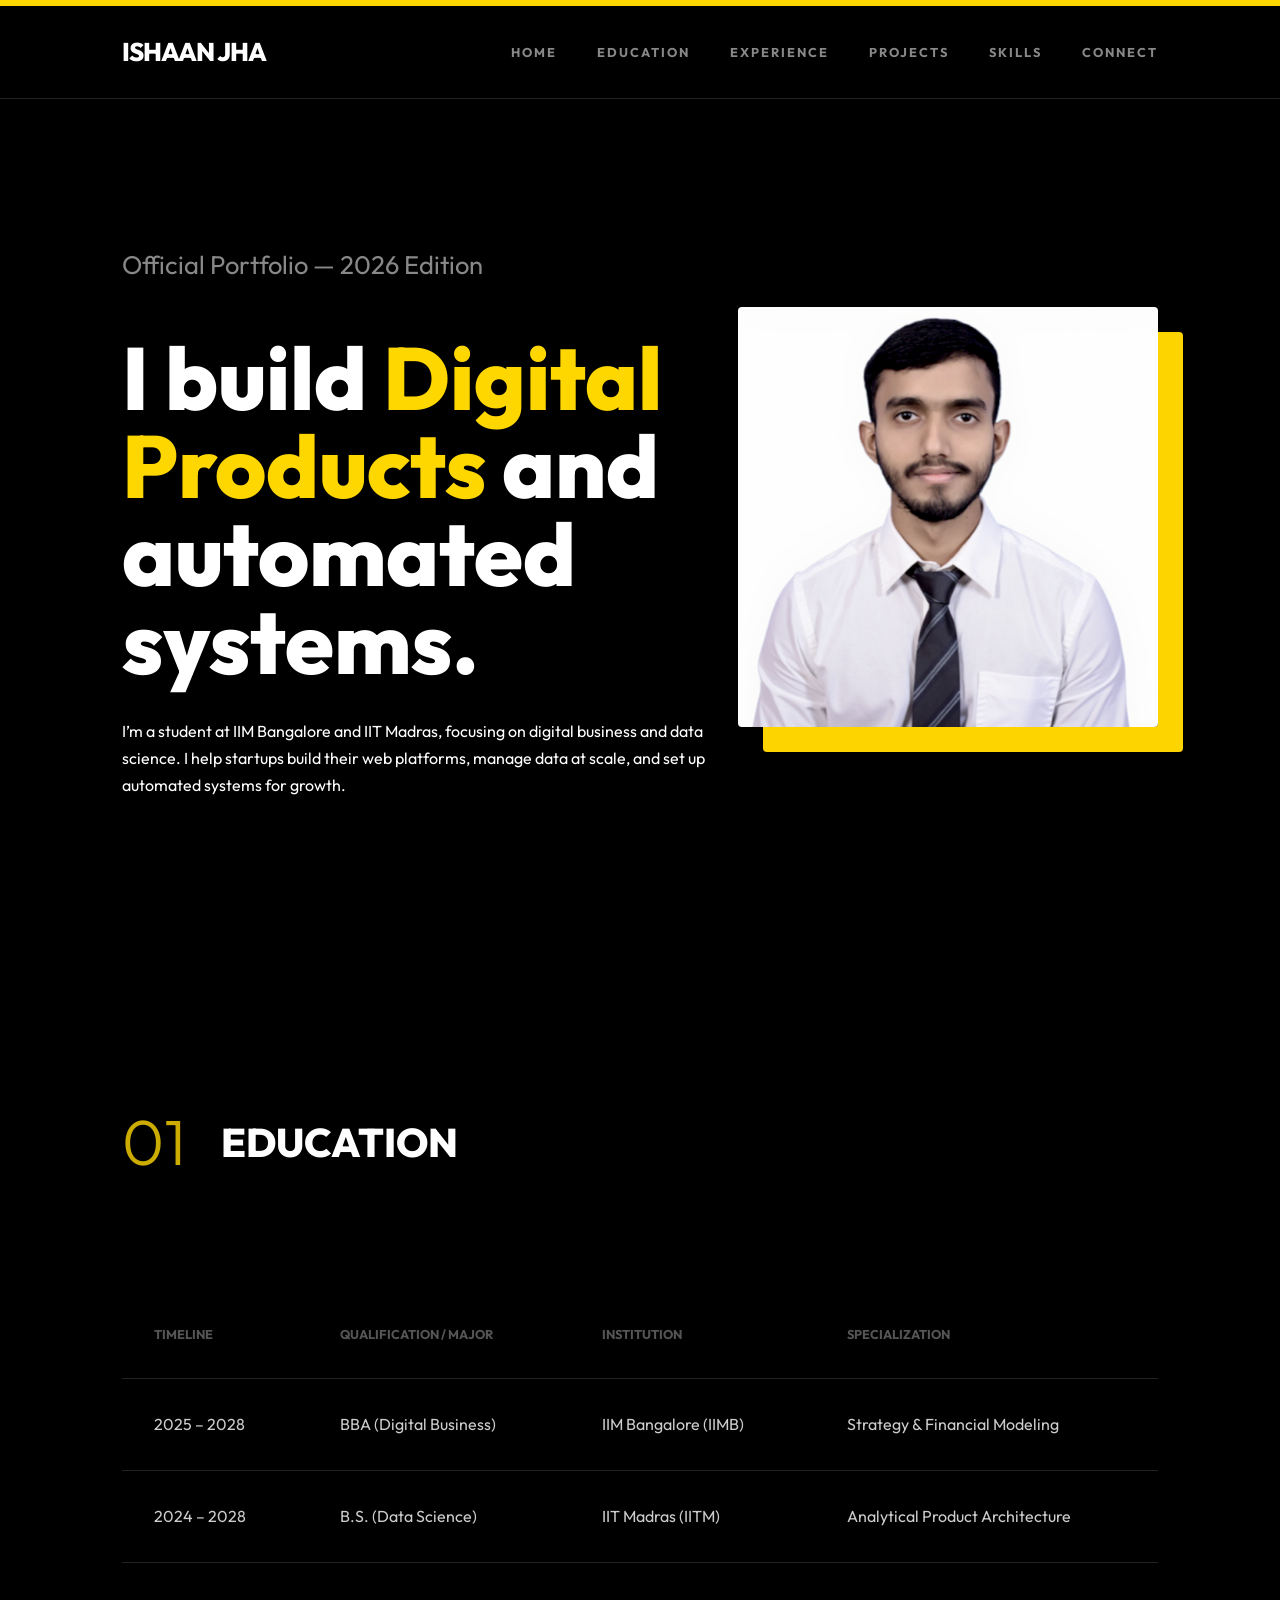
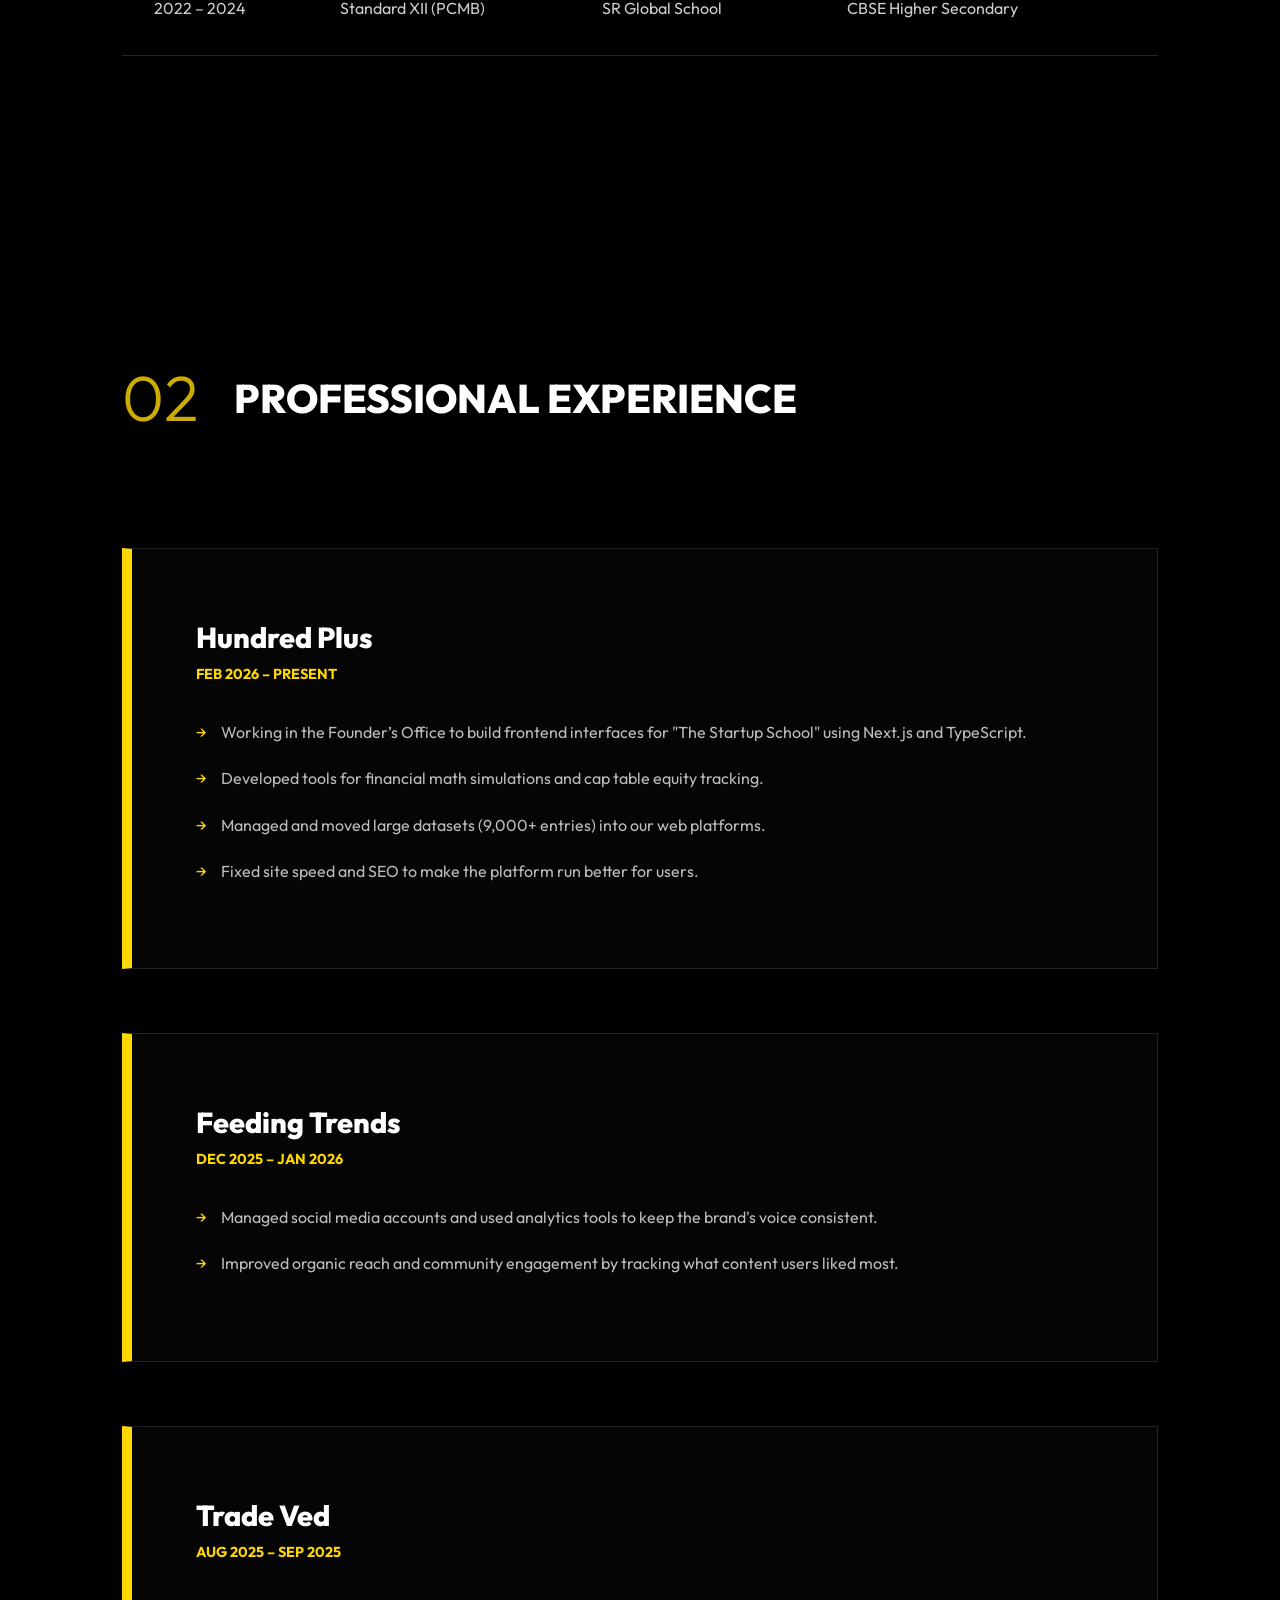
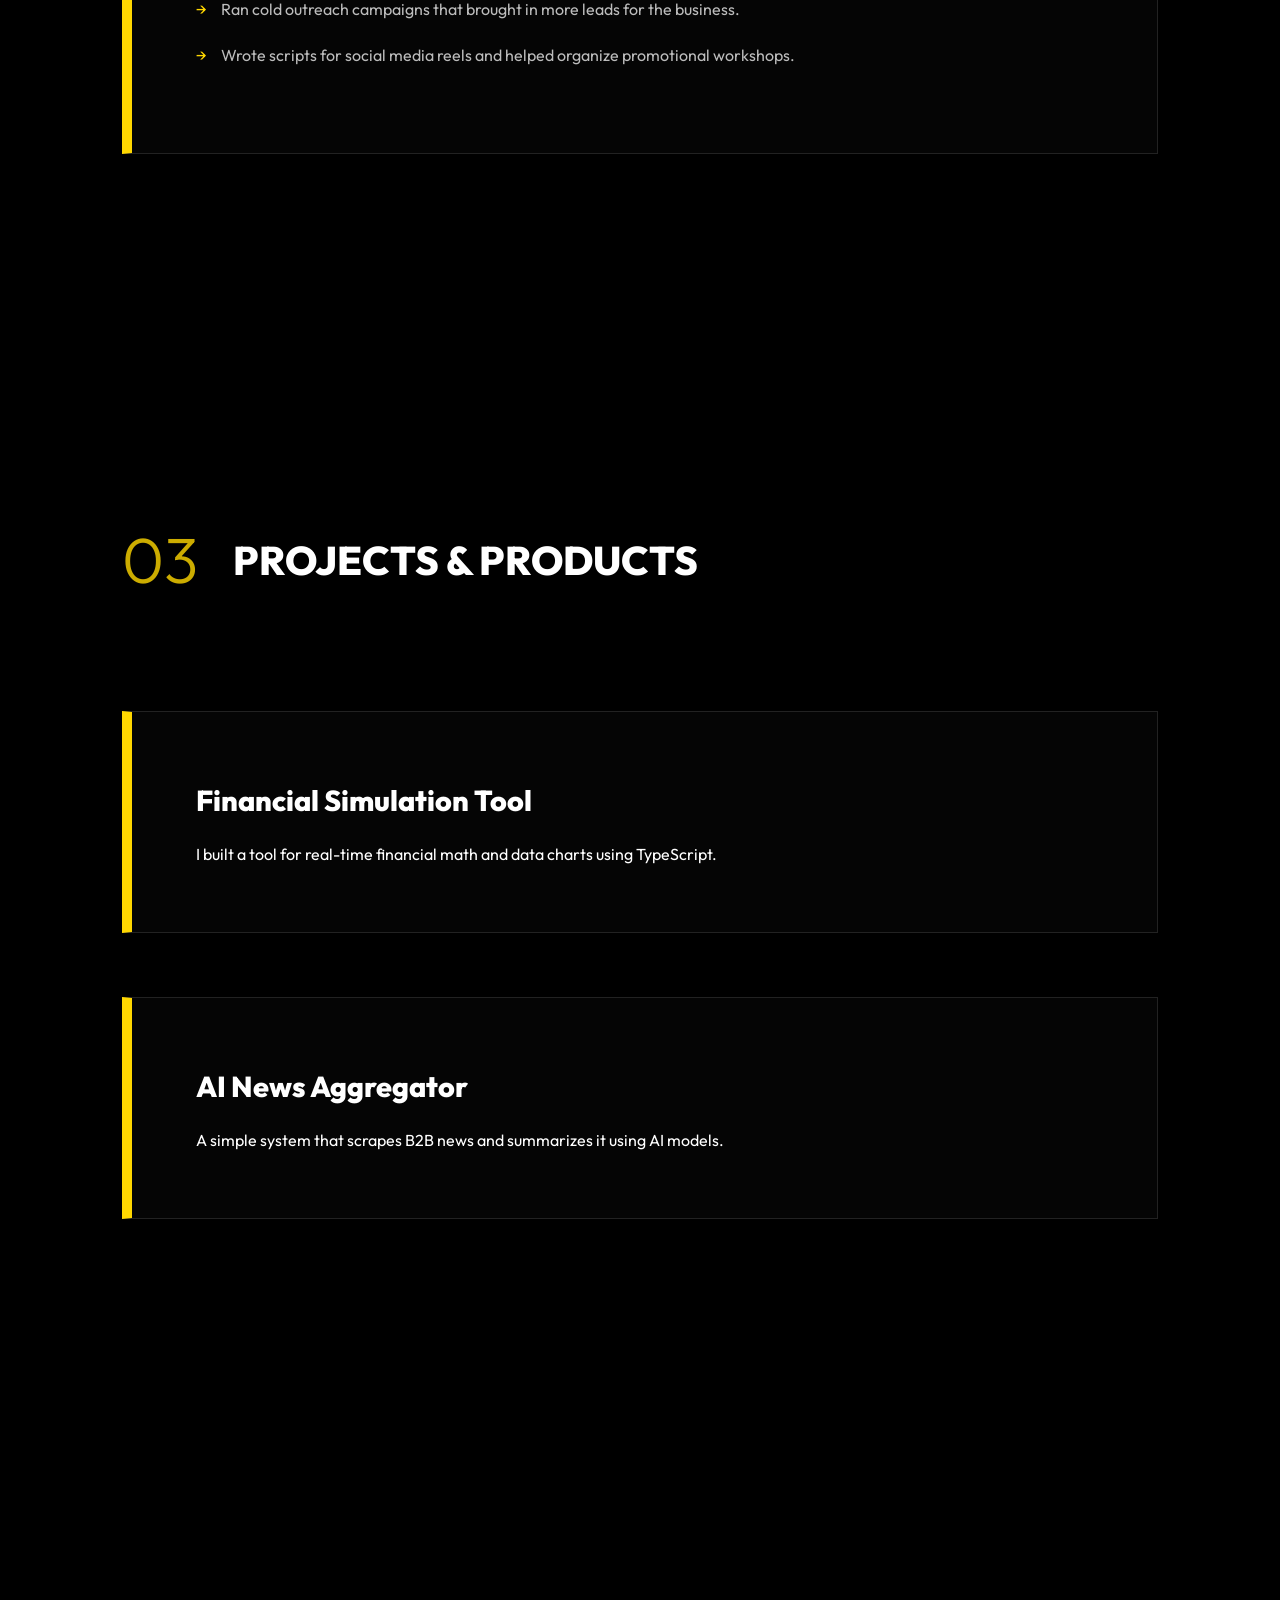
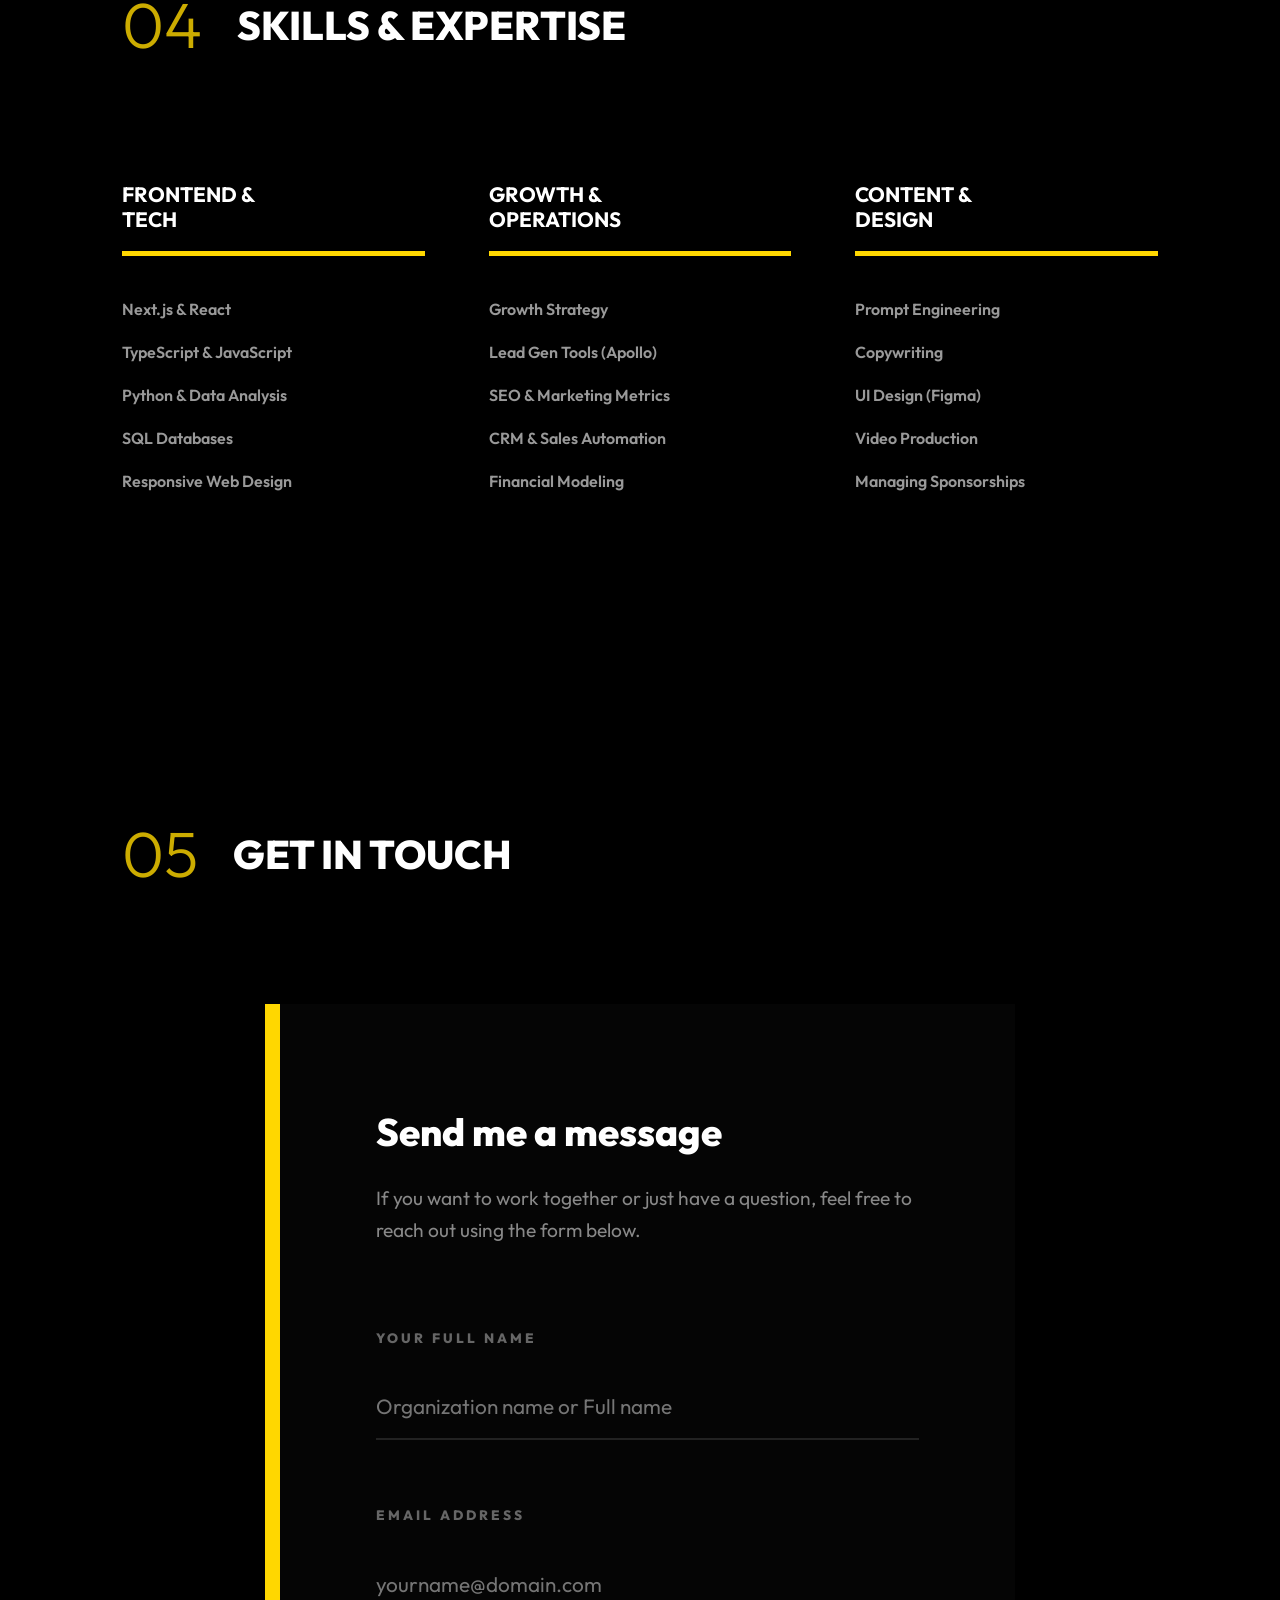
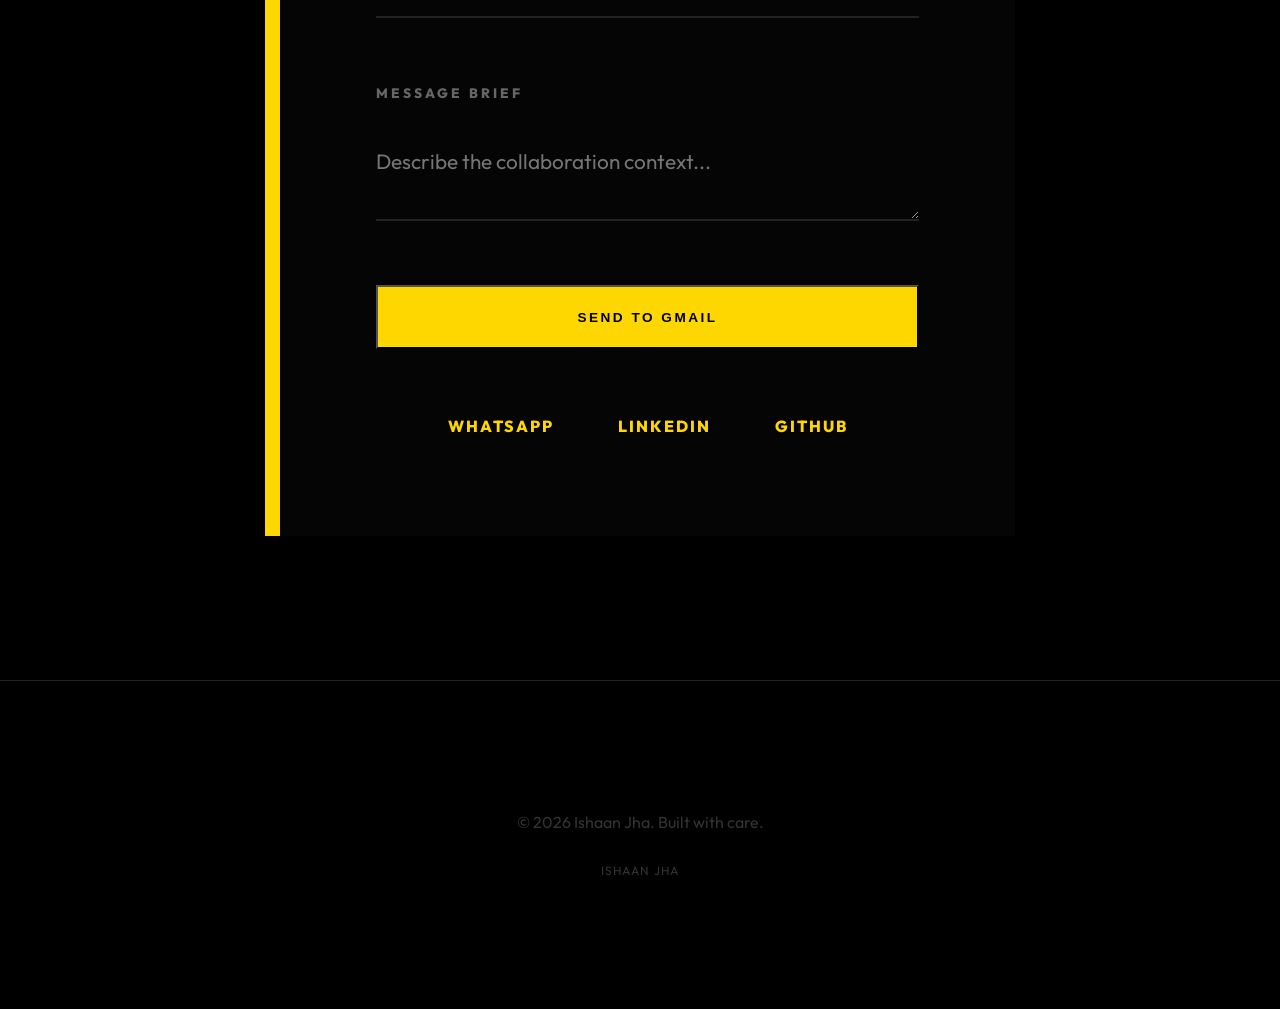
==== commit 84916d18: "Major Refinement: Full humanization overhaul. Corrected and expanded professional experience to 3 de" ====
--- a/index.html
+++ b/index.html
@@ -2,8 +2,8 @@
 <html lang="en">
 <head>
     <!-- 
-        PROPRIETARY ARCHITECTURE: ISHAAN JHA | OBSIDIAN DARK EDITION
-        ENGINEERED FOR PREMIUM DIGITAL STRATEGY | 2026 
+        Ishaan Jha - Personal Website
+        Built in March 2026 
     -->
     <meta charset="UTF-8">
     <meta name="viewport" content="width=device-width, initial-scale=1.0">
@@ -32,12 +32,12 @@
     </header>
 
     <main>
-        <!-- MASTER HERO UNIT (EXECUTIVE INITIALIZATION) -->
+        <!-- Hero Section -->
         <section id="home" class="hero">
             <div class="hero-content">
                 <p class="tagline">Official Portfolio — 2026 Edition</p>
-                <h1>Architecting <span class="accent">Digital Strategy</span> through Data Science</h1>
-                <p class="bio">IIM Bangalore Master of Digital Business & IIT Madras Data Science Specialist. Specialized in scaling digital architectures and building high-fidelity financial systems for the next generation of fintech.</p>
+                <h1>I build <span class="accent">Digital Products</span> and automated systems.</h1>
+                <p class="bio">I’m a student at IIM Bangalore and IIT Madras, focusing on digital business and data science. I help startups build their web platforms, manage data at scale, and set up automated systems for growth.</p>
 
             </div>
             <div class="hero-image">
@@ -45,7 +45,7 @@
             </div>
         </section>
 
-        <!-- EDUCATION ARCHITECTURE -->
+        <!-- Education -->
         <section id="education">
             <h2 class="section-title">Education</h2>
             <div class="table-container">
@@ -82,96 +82,108 @@
             </div>
         </section>
 
-        <!-- PROFESSIONAL CHRONICLE -->
+        <!-- Work Experience -->
         <section id="experience">
             <h2 class="section-title">Professional Experience</h2>
             <div class="experience-stack">
-                <article class="timeline-item">
+                 <article class="timeline-item">
                     <span class="company">Hundred Plus</span>
-                    <span class="duration">2024 – PRESENT</span>
+                    <span class="duration">FEB 2026 – PRESENT</span>
                     <div class="details">
                         <ul>
-                            <li>Growth Strategist in the Founder's Office.</li>
-                            <li>Engineered automated growth engines via Apollo & Latenode.</li>
-                            <li>Scaling digital architectures for high-performance lead generation and multi-channel outreach.</li>
+                            <li>Working in the Founder’s Office to build frontend interfaces for "The Startup School" using Next.js and TypeScript.</li>
+                            <li>Developed tools for financial math simulations and cap table equity tracking.</li>
+                            <li>Managed and moved large datasets (9,000+ entries) into our web platforms.</li>
+                            <li>Fixed site speed and SEO to make the platform run better for users.</li>
                         </ul>
                     </div>
                 </article>
 
                 <article class="timeline-item">
-                    <span class="company">Ishaan Jha Design Studio</span>
-                    <span class="duration">2023 – 2024</span>
+                    <span class="company">Feeding Trends</span>
+                    <span class="duration">DEC 2025 – JAN 2026</span>
                     <div class="details">
                         <ul>
-                            <li>Deployed refined Next.js platforms for local B2B enterprises.</li>
-                            <li>Performance-driven structural UX & Responsive Engineering Architectures.</li>
+                            <li>Managed social media accounts and used analytics tools to keep the brand's voice consistent.</li>
+                            <li>Improved organic reach and community engagement by tracking what content users liked most.</li>
                         </ul>
                     </div>
                 </article>
-            </div>
-        </section>
-
-        <!-- PROJECTS & PRODUCTS (HIGH FIDELITY) -->
+
+                <article class="timeline-item">
+                    <span class="company">Trade Ved</span>
+                    <span class="duration">AUG 2025 – SEP 2025</span>
+                    <div class="details">
+                        <ul>
+                            <li>Ran cold outreach campaigns that brought in more leads for the business.</li>
+                            <li>Wrote scripts for social media reels and helped organize promotional workshops.</li>
+                        </ul>
+                    </div>
+                </article>
+            </div>
+        </section>
+
+        <!-- Projects -->
         <section id="projects">
             <h2 class="section-title">Projects & Products</h2>
             <div class="projects-grid">
                 <article class="project-card">
-                    <h3>FinSim Dashboard Pro</h3>
-                    <p>Real-time financial simulation engine architected with D3.js and TypeScript.</p>
+                    <h3>Financial Simulation Tool</h3>
+                    <p>I built a tool for real-time financial math and data charts using TypeScript.</p>
                 </article>
 
                 <article class="project-card">
-                    <h3>NLP Content Synthesizer</h3>
-                    <p>Automated B2B news scraper and synthesizer utilizing large language models and OpenAI SDK.</p>
-                </article>
-            </div>
-        </section>
-
-        <!-- EXPERTISE SEGMENT (SYMMETRIC GRID) -->
+                    <h3>AI News Aggregator</h3>
+                    <p>A simple system that scrapes B2B news and summarizes it using AI models.</p>
+                </article>
+            </div>
+        </section>
+
+        <!-- Skills -->
         <section id="skills">
             <h2 class="section-title">Skills & Expertise</h2>
             <div class="skills-container">
                 <div class="skill-category">
-                    <h3>Engineering & <br>Development</h3>
+                    <h3>Frontend & <br>Tech</h3>
                     <ul>
-                        <li>Next.js / React Ecosystem</li>
-                        <li>TypeScript / Advanced JS</li>
-                        <li>Python (Pandas, NumPy)</li>
-                        <li>SQL / System Engineering</li>
-                        <li>Responsive UI Architecture</li>
+                        <li>Next.js & React</li>
+                        <li>TypeScript & JavaScript</li>
+                        <li>Python & Data Analysis</li>
+                        <li>SQL Databases</li>
+                        <li>Responsive Web Design</li>
                     </ul>
                 </div>
 
                 <div class="skill-category">
-                    <h3>Business & <br>Analytics</h3>
+                    <h3>Growth & <br>Operations</h3>
                     <ul>
-                        <li>Digital Transformation Strategy</li>
-                        <li>Lead Gen Ops (Apollo, Instantly)</li>
-                        <li>SEO & Growth Marketing Metrics</li>
-                        <li>CRM / Sales Automation Tech</li>
-                        <li>Financial Forecasting Modeling</li>
+                        <li>Growth Strategy</li>
+                        <li>Lead Gen Tools (Apollo)</li>
+                        <li>SEO & Marketing Metrics</li>
+                        <li>CRM & Sales Automation</li>
+                        <li>Financial Modeling</li>
                     </ul>
                 </div>
 
                 <div class="skill-category">
-                    <h3>Product & <br>Creative</h3>
+                    <h3>Content & <br>Design</h3>
                     <ul>
-                        <li>Advanced Prompt Engineering</li>
-                        <li>Premium Copywriting Logic</li>
-                        <li>UI Architecture (Figma/Canva)</li>
-                        <li>Video Production (DaVinci/CapCut)</li>
-                        <li>Strategic Sponsorships Tech</li>
+                        <li>Prompt Engineering</li>
+                        <li>Copywriting</li>
+                        <li>UI Design (Figma)</li>
+                        <li>Video Production</li>
+                        <li>Managing Sponsorships</li>
                     </ul>
                 </div>
             </div>
         </section>
 
-        <!-- BOUTIQUE CONTACT MODULE -->
+        <!-- Contact -->
         <section id="connect">
             <h2 class="section-title">Get In Touch</h2>
             <div class="contact-box">
-                <h3>Collaborative Inquiry.</h3>
-                <p>To initiate a professional dialogue or discuss acquisition opportunities, please use the interface below.</p>
+                <h3>Send me a message</h3>
+                <p>If you want to work together or just have a question, feel free to reach out using the form below.</p>
                 
                 <form id="contactForm" onsubmit="event.preventDefault(); handleCompose();">
                     <div class="form-group">
@@ -204,14 +216,14 @@
     </main>
 
     <footer>
-        <p>&copy; 2026 Ishaan Jha. Hand-crafted for world-class performance.</p>
-        <p style="font-size: 0.75rem; color: #333; margin-top: 1.5rem; letter-spacing: 1px;">ARCHITECTED BY ISHAAN JHA</p>
+        <p>&copy; 2026 Ishaan Jha. Built with care.</p>
+        <p style="font-size: 0.75rem; color: #333; margin-top: 1.5rem; letter-spacing: 1px;">ISHAAN JHA</p>
     </footer>
 
     <script>
         /**
-         * HAND-CRAFTED DOM INTEGRATION
-         * Handles direct communication via dynamic Gmail link generation.
+         * Email Handler
+         * This opens Gmail with the form details pre-filled.
          */
         function handleCompose() {
             const name = document.getElementById('userName').value;
--- a/style.css
+++ b/style.css
@@ -1,8 +1,6 @@
 /* 
-   ---------------------------------------------------------
-   PROPRIETARY ARCHITECTURAL UI: ISHAAN JHA | DARK EDITION
-   Hand-crafted for Executive High-Fidelity Professionalism
-   ---------------------------------------------------------
+   Ishaan Jha - Style Sheet
+   Personal Portfolio - 2026
 */
 
 :root {
@@ -33,7 +31,7 @@
     counter-reset: sec;
 }
 
-/* Navigation - Obsidian Blur */
+/* Navigation Bar */
 header {
     position: sticky;
     top: 0;
@@ -72,7 +70,7 @@
 }
 .nav-links a:hover { color: var(--gold); }
 
-/* Section Architecture */
+/* Section Layout */
 section { padding: 9rem 2rem; max-width: 1100px; margin: 0 auto; }
 
 .section-title {
@@ -95,7 +93,7 @@
     opacity: 0.8;
 }
 
-/* Hero Section - The Gold Standard */
+/* Hero Section */
 .hero { display: flex; align-items: center; justify-content: space-between; min-height: 85vh; }
 .hero-content h1 { font-size: 5.5rem; line-height: 1; font-weight: 800; margin-bottom: 2rem; color: var(--white); }
 .hero .accent { position: relative; z-index: 1; color: var(--gold); }
@@ -125,7 +123,7 @@
 .btn.secondary { border: 3px solid var(--white); color: var(--white); }
 .btn:hover { transform: translateY(-5px); box-shadow: 0 20px 50px rgba(255, 215, 0, 0.15); }
 
-/* Experience & Projects (Dark Cards) */
+/* Content Cards */
 .timeline-item, .project-card {
     background: var(--card-bg);
     padding: 4rem;
@@ -146,7 +144,7 @@
 .details li { color: #bcbcbc; margin-bottom: 1.2rem; position: relative; padding-left: 25px; }
 .details li::before { content: "→"; position: absolute; left: 0; color: var(--gold); }
 
-/* Symmetric Expertise - Dark Precision */
+/* Skills Grid */
 .skills-container { display: grid; grid-template-columns: repeat(3, 1fr); gap: 4rem; }
 
 .skill-category h3 {
@@ -165,12 +163,12 @@
 
 .skill-category li { list-style: none; margin-bottom: 1rem; font-weight: 600; color: #999; }
 
-/* Education Matrix */
+/* Education Table */
 .education-table { width: 100%; border-collapse: collapse; margin-top: 2rem; }
 .education-table th { text-align: left; color: #555; text-transform: uppercase; font-size: 0.8rem; padding: 2rem; border-bottom: 1px solid var(--grey-border); }
 .education-table td { padding: 2rem; border-bottom: 1px solid var(--grey-border); color: #ccc; }
 
-/* Boutique Contact - Obsidian Form */
+/* Contact Form */
 .contact-box {
     max-width: 750px;
     margin: 0 auto;
@@ -213,13 +211,13 @@
     outline: none;
 }
 
-/* Footer & Global Socials */
+/* Footer */
 footer { background: #000; color: #333; padding: 8rem 2rem; text-align: center; border-top: 1px solid var(--grey-border); }
 .social-links { margin-top: 4rem; display: flex; justify-content: center; gap: 4rem; }
 .social-links a { color: var(--gold); text-decoration: none; font-weight: 800; font-size: 1rem; letter-spacing: 2px; }
 .social-links a:hover { filter: brightness(1.3); }
 
-/* Responsive Adaptability */
+/* Mobile Styles */
 @media (max-width: 900px) {
     .hero { flex-direction: column-reverse; text-align: center; }
     .hero-content h1 { font-size: 4rem; }
